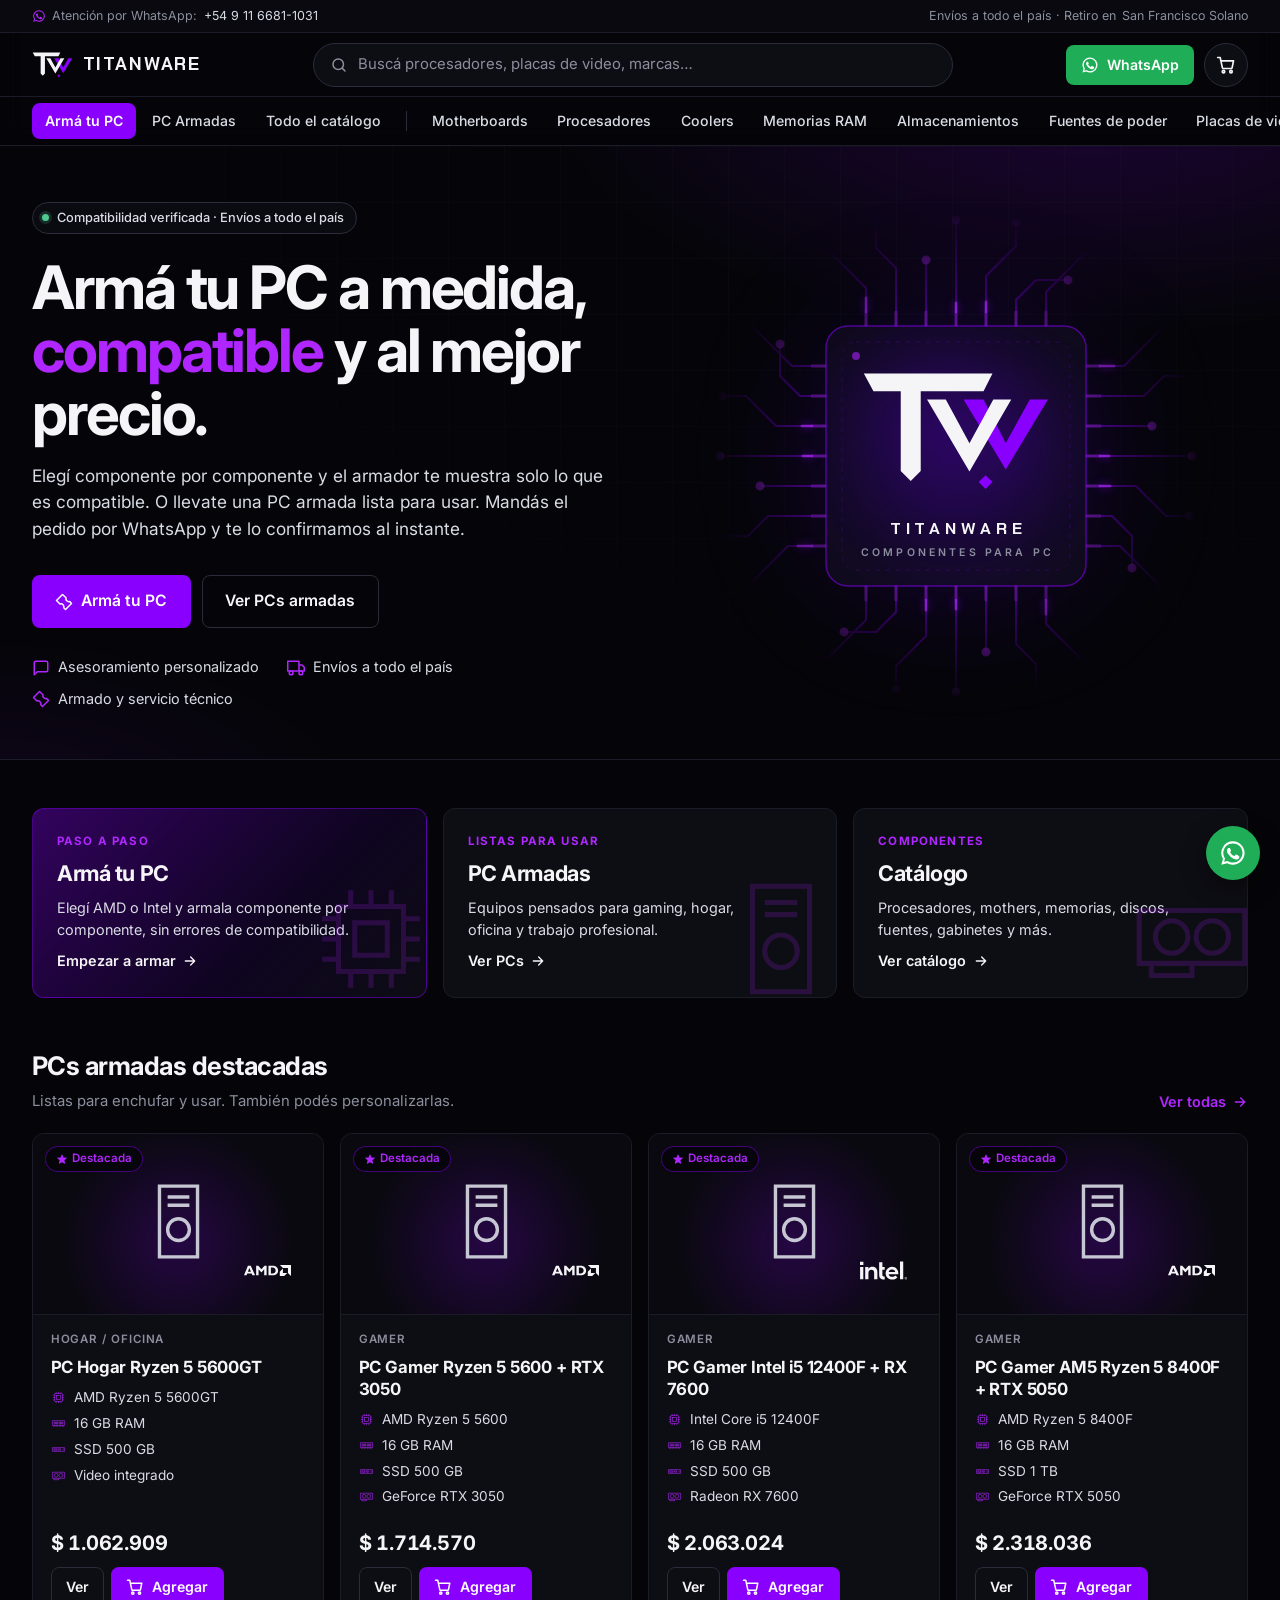
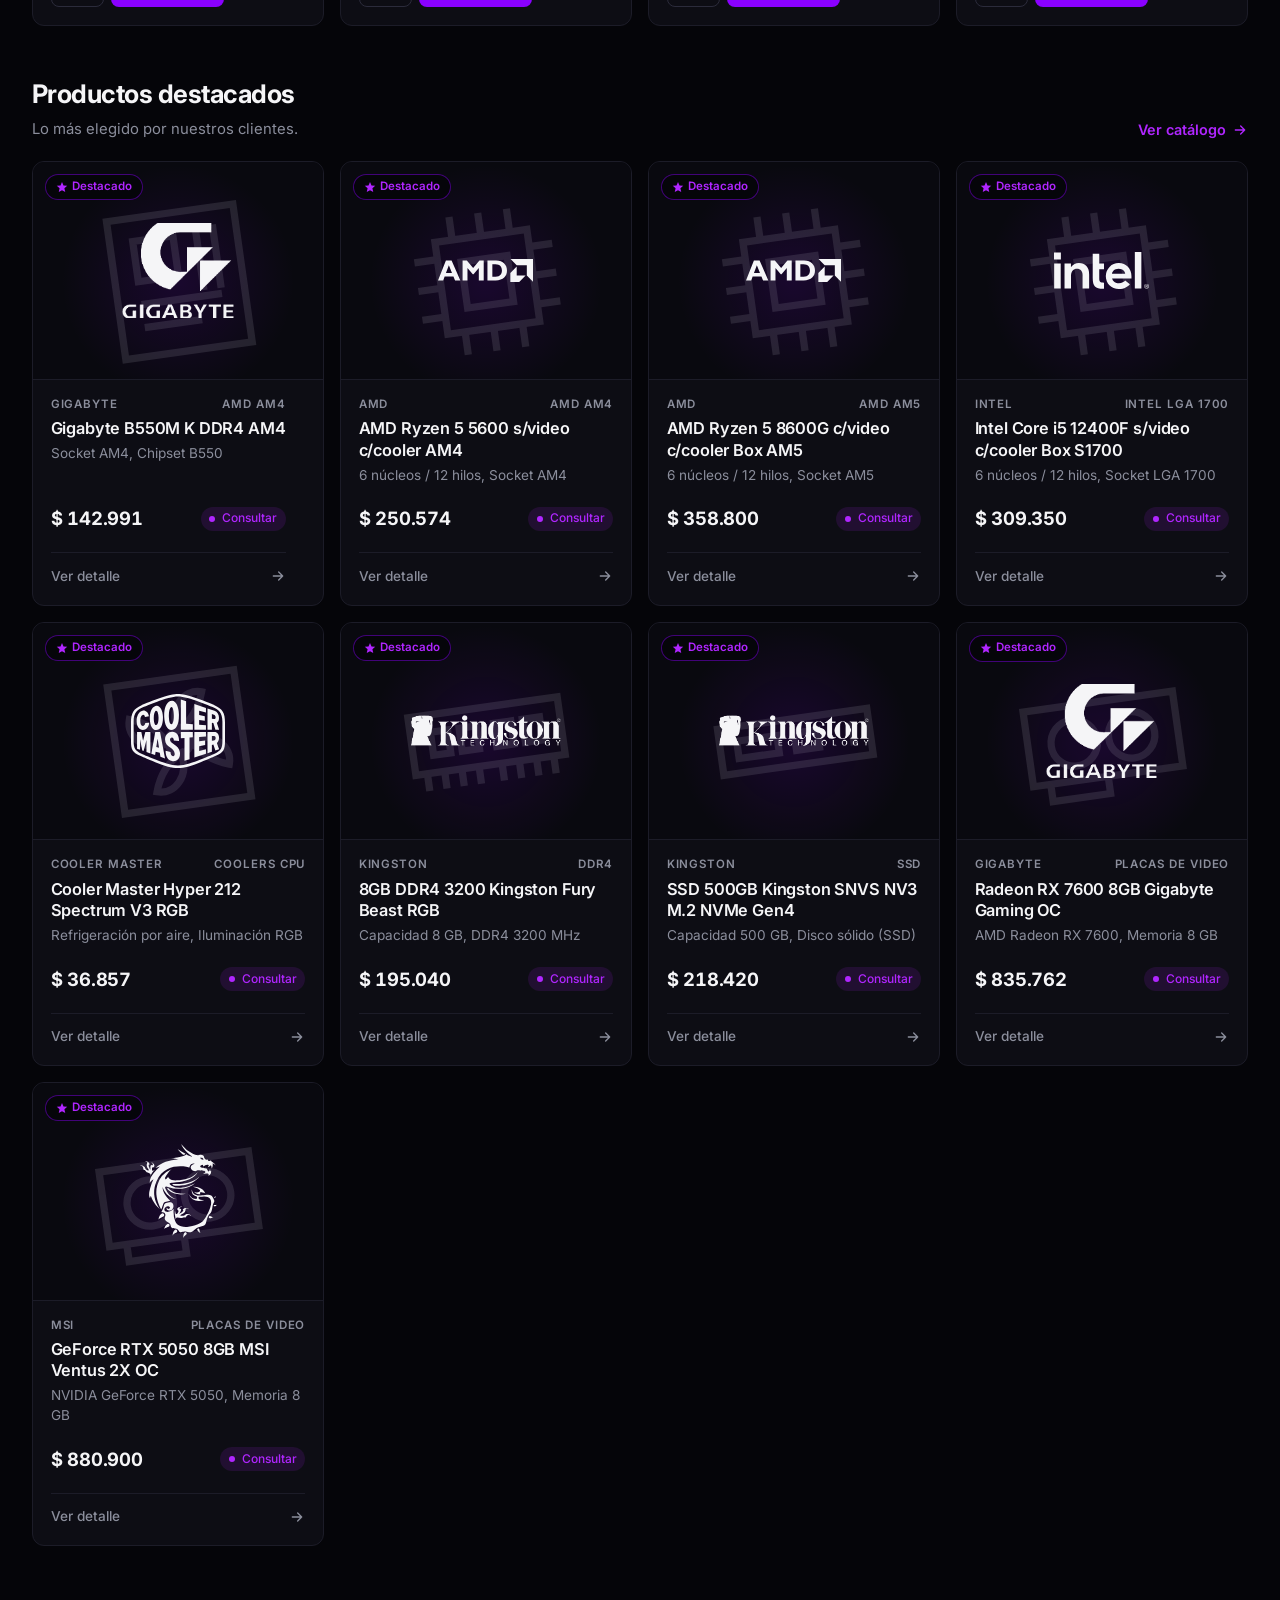
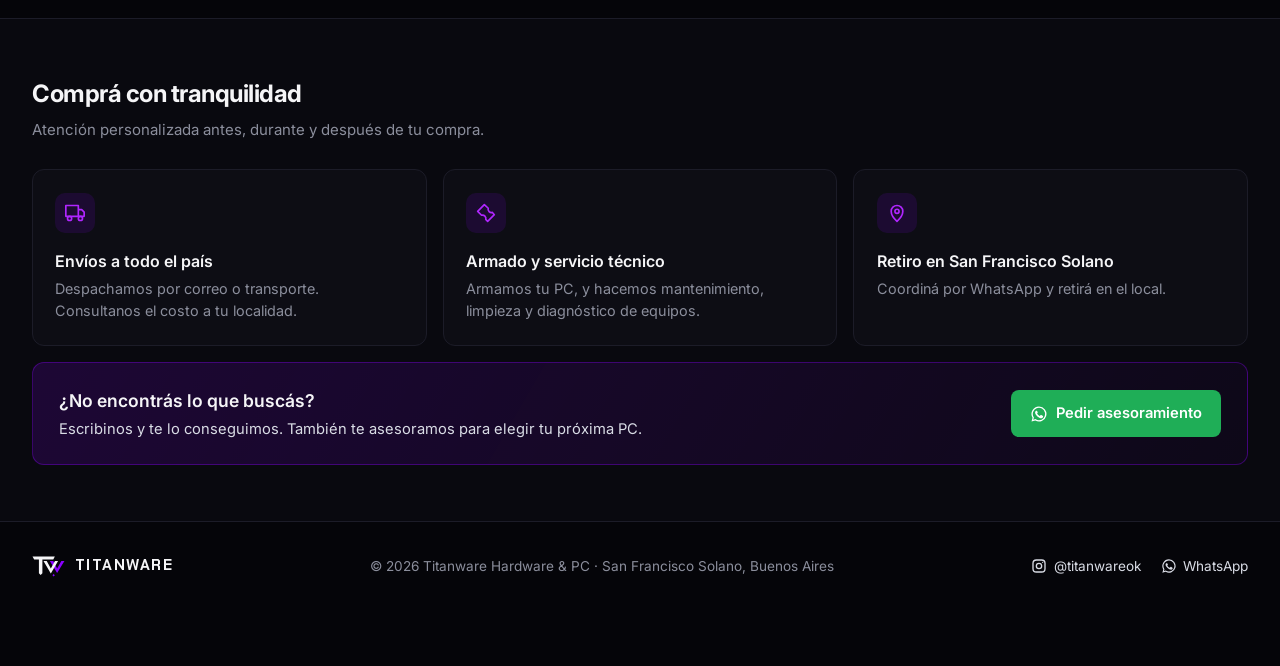
==== index.html @ 6acf2c97 "Rediseño: armador de PC, PCs armadas, carrito y panel admin - Tienda con Inicio, Armá tu PC (compati" ====
<!DOCTYPE html>
<html lang="es-AR">
<head>
<meta charset="UTF-8">
<meta name="viewport" content="width=device-width, initial-scale=1">
<title>Titanware · Componentes y PCs armadas</title>
<meta name="description" content="Titanware: armá tu PC con compatibilidad garantizada, PCs armadas listas para usar y componentes (procesadores, placas de video, memorias y más). San Francisco Solano, envíos a todo el país.">
<meta name="theme-color" content="#050509">
<meta property="og:title" content="Titanware · Componentes y PCs armadas">
<meta property="og:description" content="Armá tu PC a medida, elegí una PC armada o comprá componentes. Pedidos por WhatsApp.">
<meta property="og:type" content="website">
<link rel="icon" href="data:image/svg+xml,%3Csvg xmlns='http://www.w3.org/2000/svg' viewBox='110 170 1032 1032'%3E%3Crect x='110' y='170' width='1032' height='1032' rx='200' fill='%23050509'/%3E%3Cpath fill='%238A00FF' d='M663 470h98l109 215 118-215h89L870 813z'/%3E%3Cpath fill='%23F5F5F7' d='M484 470h92l116 215 117-215h88L692 823z'/%3E%3Cpath fill='%23F5F5F7' d='M174 342h631l-44 87H453v391l-49 50-49-50V429H221z'/%3E%3Cpath fill='%238A00FF' d='M771 841l34 34-34 34-34-34z'/%3E%3C/svg%3E">
<link rel="preconnect" href="https://fonts.googleapis.com">
<link rel="preconnect" href="https://fonts.gstatic.com" crossorigin>
<link href="https://fonts.googleapis.com/css2?family=Chakra+Petch:wght@700&family=Inter:wght@400;500;600;700&display=swap" rel="stylesheet">
<link rel="stylesheet" href="assets/css/site.css">
</head>
<body>

<div class="site-head">
  <div class="topbar">
    <div class="wrap">
      <span><svg viewBox="0 0 24 24" aria-hidden="true"><use href="#i-wa"/></svg> Atención por WhatsApp: <a id="topPhone" href="#" target="_blank" rel="noopener"></a></span>
      <span>Envíos a todo el país · Retiro en <span id="topPlace"></span></span>
    </div>
  </div>
  <header class="top">
    <div class="wrap">
      <a class="brand" href="#/" aria-label="Titanware, inicio">
        <svg class="logo" viewBox="0 0 932 594" aria-hidden="true"><use href="#logo"/></svg>
        <span>TITANWARE</span>
      </a>
      <form class="hsearch" id="hsearch" role="search">
        <svg viewBox="0 0 24 24" fill="none" stroke="currentColor" stroke-width="2" stroke-linecap="round" aria-hidden="true"><circle cx="11" cy="11" r="7"/><path d="m20 20-3.5-3.5"/></svg>
        <input id="q" type="search" placeholder="Buscá procesadores, placas de video, marcas…" autocomplete="off" aria-label="Buscar productos">
      </form>
      <div class="hactions">
        <a class="btn sm wa" id="topWa" href="#" target="_blank" rel="noopener"><svg viewBox="0 0 24 24" aria-hidden="true"><use href="#i-wa"/></svg><span>WhatsApp</span></a>
        <button class="cart-btn" id="cartBtn" type="button" aria-label="Ver carrito">
          <svg viewBox="0 0 24 24" fill="none" stroke="currentColor" stroke-width="2" stroke-linecap="round" stroke-linejoin="round" aria-hidden="true"><circle cx="9" cy="20" r="1.5"/><circle cx="18" cy="20" r="1.5"/><path d="M2 3h3l2.7 12.4a1 1 0 0 0 1 .8h9.6a1 1 0 0 0 1-.8L21 7H6"/></svg>
          <span class="cart-count" id="cartCount" hidden>0</span>
        </button>
      </div>
    </div>
  </header>
  <nav class="mainnav" aria-label="Principal">
    <div class="wrap" id="mainnav">
      <a class="hi" href="#/armar" data-route="armar">Armá tu PC</a>
      <a href="#/pcs" data-route="pcs">PC Armadas</a>
      <a href="#/catalogo" data-route="catalogo">Todo el catálogo</a>
      <span class="sep"></span>
    </div>
  </nav>
</div>

<main>
  <!-- ================= INICIO ================= -->
  <section id="v-home" data-view="home" hidden>
    <div class="hero">
      <div class="wrap hero-grid">
        <div class="hero-copy">
          <span class="eyebrow"><i></i> Compatibilidad verificada · Envíos a todo el país</span>
          <h1>Armá tu PC a medida, <em>compatible</em> y al mejor precio.</h1>
          <p class="lead">Elegí componente por componente y el armador te muestra solo lo que es compatible. O llevate una PC armada lista para usar. Mandás el pedido por WhatsApp y te lo confirmamos al instante.</p>
          <div class="hero-ctas">
            <a class="btn" href="#/armar"><svg viewBox="0 0 24 24" fill="none" stroke="currentColor" stroke-width="2" stroke-linecap="round" stroke-linejoin="round" aria-hidden="true"><path d="M14.7 6.3a4 4 0 0 0 5 5L22 14l-8 8-2.3-2.3a4 4 0 0 0-5-5L2 10l8-8z"/></svg> Armá tu PC</a>
            <a class="btn ghost" href="#/pcs">Ver PCs armadas</a>
          </div>
          <ul class="trust">
            <li><svg viewBox="0 0 24 24" fill="none" stroke="currentColor" stroke-width="2" stroke-linecap="round" stroke-linejoin="round" aria-hidden="true"><path d="M21 15a2 2 0 0 1-2 2H7l-4 4V5a2 2 0 0 1 2-2h14a2 2 0 0 1 2 2z"/></svg> Asesoramiento personalizado</li>
            <li><svg viewBox="0 0 24 24" fill="none" stroke="currentColor" stroke-width="2" stroke-linecap="round" stroke-linejoin="round" aria-hidden="true"><path d="M1 3h15v13H1zM16 8h4l3 3v5h-7"/><circle cx="5.5" cy="18.5" r="2.5"/><circle cx="18.5" cy="18.5" r="2.5"/></svg> Envíos a todo el país</li>
            <li><svg viewBox="0 0 24 24" fill="none" stroke="currentColor" stroke-width="2" stroke-linecap="round" stroke-linejoin="round" aria-hidden="true"><path d="M14.7 6.3a4 4 0 0 0 5 5L22 14l-8 8-2.3-2.3a4 4 0 0 0-5-5L2 10l8-8z"/></svg> Armado y servicio técnico</li>
          </ul>
        </div>
        <div class="hero-visual" aria-hidden="true">
          <svg class="circuit" viewBox="0 0 500 500">
            <defs>
              <radialGradient id="fade"><stop offset=".5" stop-color="#fff"/><stop offset="1" stop-color="#fff" stop-opacity="0"/></radialGradient>
              <mask id="fadeMask"><rect width="500" height="500" fill="url(#fade)"/></mask>
              <g id="side">
                <path class="cz-pin" d="M160 120v-14M190 120v-14M220 120v-14M250 120v-14M280 120v-14M310 120v-14M340 120v-14"/>
                <path class="cz-trace" d="M160 106V82l-38-38H58M190 106V62l-20-20V12M220 106V54M250 106V14M280 106V70l30-30V16M310 106V94l20-20h32M340 106V86l38-38h60"/>
                <path class="cz-pad" d="M58 44h.01M170 12h.01M220 54h.01M250 14h.01M310 16h.01M362 74h.01M438 48h.01"/>
                <path class="cz-flow" pathLength="100" d="M160 106V82l-38-38H58"/>
                <path class="cz-flow f2" pathLength="100" d="M280 106V70l30-30V16"/>
                <path class="cz-flow f3" pathLength="100" d="M250 106V14"/>
              </g>
            </defs>
            <g mask="url(#fadeMask)">
              <use href="#side"/>
              <use href="#side" transform="rotate(90 250 250)"/>
              <use href="#side" transform="rotate(180 250 250)"/>
              <use href="#side" transform="rotate(270 250 250)"/>
            </g>
            <rect class="cz-chip" x="120" y="120" width="260" height="260" rx="22"/>
            <rect class="cz-chip-in" x="136" y="136" width="228" height="228" rx="14"/>
            <circle class="cz-dot" cx="150" cy="150" r="4"/>
          </svg>
          <div class="glow"></div>
          <svg class="hero-logo" viewBox="0 0 932 594"><use href="#logo"/></svg>
          <div class="hero-word"><strong>TITANWARE</strong><span>Componentes para PC</span></div>
        </div>
      </div>
    </div>

    <div class="wrap">
      <div class="sec">
        <div class="tiles">
          <a class="tile main" href="#/armar">
            <small>Paso a paso</small>
            <h3>Armá tu PC</h3>
            <p>Elegí AMD o Intel y armala componente por componente, sin errores de compatibilidad.</p>
            <span class="go">Empezar a armar <svg viewBox="0 0 24 24" fill="none" stroke="currentColor" stroke-width="2" stroke-linecap="round" stroke-linejoin="round" aria-hidden="true"><path d="M5 12h14M13 6l6 6-6 6"/></svg></span>
            <span class="t-ico" id="tileIcoBuild"></span>
          </a>
          <a class="tile" href="#/pcs">
            <small>Listas para usar</small>
            <h3>PC Armadas</h3>
            <p>Equipos pensados para gaming, hogar, oficina y trabajo profesional.</p>
            <span class="go">Ver PCs <svg viewBox="0 0 24 24" fill="none" stroke="currentColor" stroke-width="2" stroke-linecap="round" stroke-linejoin="round" aria-hidden="true"><path d="M5 12h14M13 6l6 6-6 6"/></svg></span>
            <span class="t-ico" id="tileIcoPcs"></span>
          </a>
          <a class="tile" href="#/catalogo">
            <small>Componentes</small>
            <h3>Catálogo</h3>
            <p>Procesadores, mothers, memorias, discos, fuentes, gabinetes y más.</p>
            <span class="go">Ver catálogo <svg viewBox="0 0 24 24" fill="none" stroke="currentColor" stroke-width="2" stroke-linecap="round" stroke-linejoin="round" aria-hidden="true"><path d="M5 12h14M13 6l6 6-6 6"/></svg></span>
            <span class="t-ico" id="tileIcoCat"></span>
          </a>
        </div>
      </div>

      <div class="sec" id="homePcsSec">
        <div class="sec-head">
          <div><h2>PCs armadas destacadas</h2><p>Listas para enchufar y usar. También podés personalizarlas.</p></div>
          <a class="link-more" href="#/pcs">Ver todas <svg viewBox="0 0 24 24" fill="none" stroke="currentColor" stroke-width="2" stroke-linecap="round" stroke-linejoin="round" aria-hidden="true"><path d="M5 12h14M13 6l6 6-6 6"/></svg></a>
        </div>
        <div class="pc-grid" id="homePcs"></div>
      </div>

      <div class="sec">
        <div class="sec-head">
          <div><h2>Productos destacados</h2><p>Lo más elegido por nuestros clientes.</p></div>
          <a class="link-more" href="#/catalogo">Ver catálogo <svg viewBox="0 0 24 24" fill="none" stroke="currentColor" stroke-width="2" stroke-linecap="round" stroke-linejoin="round" aria-hidden="true"><path d="M5 12h14M13 6l6 6-6 6"/></svg></a>
        </div>
        <div class="grid" id="homeProducts" style="padding-top:0"></div>
      </div>
    </div>
  </section>

  <!-- ================= ARMÁ TU PC ================= -->
  <section id="v-armar" data-view="armar" hidden>
    <div class="wrap">
      <div class="page-head">
        <div class="crumbs"><a href="#/">Inicio</a> / Armá tu PC</div>
        <h1>Armá tu PC</h1>
        <p id="bIntro">Elegí la marca del procesador y el armador te va mostrando solo los componentes compatibles con lo que vas eligiendo. Cuando esté lista, la agregás al carrito y nos mandás el pedido por WhatsApp.</p>
      </div>
      <div id="builder"></div>
    </div>
  </section>

  <!-- ================= PCs ARMADAS ================= -->
  <section id="v-pcs" data-view="pcs" hidden>
    <div class="wrap">
      <div class="page-head">
        <div class="crumbs"><a href="#/">Inicio</a> / PC Armadas</div>
        <h1>PC Armadas</h1>
        <p>Computadoras pensadas para cada necesidad, con componentes compatibles y probados. Podés llevarlas así o personalizarlas en el armador.</p>
      </div>
      <div class="tabs" id="pcTabs" role="group" aria-label="Tipo de PC"></div>
      <div class="pc-grid" id="pcGrid" style="padding-bottom:4rem"></div>
    </div>
  </section>

  <!-- ================= CATÁLOGO ================= -->
  <section id="v-catalogo" data-view="catalogo" hidden>
    <div class="toolbar" aria-label="Filtros del catálogo">
      <div class="wrap">
        <div class="cats-scroll"><div class="cats" id="cats" role="group" aria-label="Categorías"></div></div>
      </div>
    </div>
    <div class="wrap">
      <div class="results-head">
        <h2 id="resultsTitle">Todos los productos</h2>
        <div class="results-tools">
          <span class="count" id="count" aria-live="polite"></span>
          <div class="filters">
            <div class="select">
              <select id="brand" aria-label="Filtrar por marca"><option value="">Todas las marcas</option></select>
            </div>
            <div class="select">
              <select id="sort" aria-label="Ordenar">
                <option value="destacados">Destacados</option>
                <option value="az">Nombre (A–Z)</option>
                <option value="precio-asc">Menor precio</option>
                <option value="precio-desc">Mayor precio</option>
              </select>
            </div>
          </div>
        </div>
      </div>
      <div class="subcats" id="subcats" role="group" aria-label="Subcategorías" hidden></div>
      <div class="grid" id="grid"></div>
    </div>
  </section>

  <!-- ================= INFO (todas las páginas) ================= -->
  <section class="info" id="servicios">
    <div class="wrap">
      <div class="info-head">
        <h2>Comprá con tranquilidad</h2>
        <p>Atención personalizada antes, durante y después de tu compra.</p>
      </div>
      <div class="info-grid">
        <div class="feature">
          <div class="ico"><svg viewBox="0 0 24 24" fill="none" stroke="currentColor" stroke-width="2" stroke-linecap="round" stroke-linejoin="round" aria-hidden="true"><path d="M1 3h15v13H1zM16 8h4l3 3v5h-7"/><circle cx="5.5" cy="18.5" r="2.5"/><circle cx="18.5" cy="18.5" r="2.5"/></svg></div>
          <h3>Envíos a todo el país</h3><p>Despachamos por correo o transporte. Consultanos el costo a tu localidad.</p>
        </div>
        <div class="feature">
          <div class="ico"><svg viewBox="0 0 24 24" fill="none" stroke="currentColor" stroke-width="2" stroke-linecap="round" stroke-linejoin="round" aria-hidden="true"><path d="M14.7 6.3a4 4 0 0 0 5 5L22 14l-8 8-2.3-2.3a4 4 0 0 0-5-5L2 10l8-8z"/></svg></div>
          <h3>Armado y servicio técnico</h3><p>Armamos tu PC, y hacemos mantenimiento, limpieza y diagnóstico de equipos.</p>
        </div>
        <div class="feature">
          <div class="ico"><svg viewBox="0 0 24 24" fill="none" stroke="currentColor" stroke-width="2" stroke-linecap="round" stroke-linejoin="round" aria-hidden="true"><path d="M12 22s7-6.1 7-12a7 7 0 1 0-14 0c0 5.9 7 12 7 12z"/><circle cx="12" cy="10" r="2.5"/></svg></div>
          <h3>Retiro en <span class="place"></span></h3><p>Coordiná por WhatsApp y retirá en el local.</p>
        </div>
      </div>
      <div class="cta-band">
        <div>
          <h3>¿No encontrás lo que buscás?</h3>
          <p>Escribinos y te lo conseguimos. También te asesoramos para elegir tu próxima PC.</p>
        </div>
        <a class="btn wa" id="bandWa" href="#" target="_blank" rel="noopener"><svg viewBox="0 0 24 24" aria-hidden="true"><use href="#i-wa"/></svg> Pedir asesoramiento</a>
      </div>
    </div>
  </section>
</main>

<footer>
  <div class="wrap">
    <a class="brand" href="#/" aria-label="Titanware, inicio">
      <svg class="logo" viewBox="0 0 932 594" aria-hidden="true"><use href="#logo"/></svg>
      <span>TITANWARE</span>
    </a>
    <span>© <span id="year"></span> Titanware Hardware &amp; PC · <span id="footPlace"></span></span>
    <div class="foot-links">
      <a id="footIg" href="#" target="_blank" rel="noopener"><svg viewBox="0 0 24 24" fill="none" stroke="currentColor" stroke-width="2" aria-hidden="true"><rect x="3" y="3" width="18" height="18" rx="5"/><circle cx="12" cy="12" r="4"/><circle cx="17.5" cy="6.5" r="1" fill="currentColor" stroke="none"/></svg> <span></span></a>
      <a id="footWa" href="#" target="_blank" rel="noopener"><svg viewBox="0 0 24 24" aria-hidden="true"><use href="#i-wa"/></svg> WhatsApp</a>
    </div>
  </div>
</footer>

<a class="wa-float" id="floatWa" href="#" target="_blank" rel="noopener" aria-label="Escribinos por WhatsApp">
  <svg viewBox="0 0 24 24" aria-hidden="true"><use href="#i-wa"/></svg>
</a>

<svg width="0" height="0" style="position:absolute" aria-hidden="true">
  <symbol id="logo" viewBox="160 330 932 594"><path fill="#8A00FF" d="M663 470h98l109 215 118-215h89L870 813z"/><path fill="#F5F5F7" d="M484 470h92l116 215 117-215h88L692 823z"/><path fill="#F5F5F7" d="M174 342h631l-44 87H453v391l-49 50-49-50V429H221z"/><path fill="#8A00FF" d="M771 841l34 34-34 34-34-34z"/></symbol>
  <symbol id="i-wa" viewBox="0 0 24 24"><path fill="currentColor" d="M12 2a10 10 0 0 0-8.6 15.1L2 22l5-1.3A10 10 0 1 0 12 2zm0 18.2c-1.5 0-3-.4-4.3-1.2l-.3-.2-3 .8.8-2.9-.2-.3A8.2 8.2 0 1 1 12 20.2zm4.5-6.1c-.2-.1-1.5-.7-1.7-.8-.2-.1-.4-.1-.6.1l-.8 1c-.1.2-.3.2-.5.1a6.7 6.7 0 0 1-3.3-2.9c-.2-.4.2-.4.7-1.3.1-.2 0-.3 0-.4l-.8-1.8c-.2-.5-.4-.4-.6-.4h-.5a1 1 0 0 0-.7.3 3 3 0 0 0-.9 2.2 5.2 5.2 0 0 0 1.1 2.7 11.8 11.8 0 0 0 4.5 4c1.7.7 2.4.8 3.2.6.5-.1 1.5-.6 1.7-1.2.2-.6.2-1.1.2-1.2-.1-.1-.3-.2-.5-.3z"/></symbol>
</svg>

<dialog id="modal" aria-labelledby="mTitle"></dialog>
<dialog id="cart" class="drawer" aria-labelledby="cartTitle"></dialog>
<div class="toast" id="toast" role="status" aria-live="polite"></div>

<script src="assets/js/config.js"></script>
<script src="assets/js/core.js"></script>
<script src="assets/js/app.js"></script>
</body>
</html>
---- assets/css/site.css ----
/* Titanware · estilos de la tienda (paleta: #8A00FF #5B00D6 #B026FF #050509 #0D0D14 #D9DCE5 #F5F5F7) */
:root {
  --bg: #050509;
  --bg-2: #09090f;
  --surface: #0D0D14;
  --surface-2: #14141e;
  --line: #1c1c28;
  --line-2: #2b2b3b;
  --text: #F5F5F7;
  --text-2: #D9DCE5;
  --muted: #8b8e9c;
  --violet: #8A00FF;
  --violet-hover: #5B00D6;
  --violet-soft: #B026FF;
  --violet-tint: rgba(138, 0, 255, .12);
  --ok: #4fc98e;
  --warn: #e2b04f;
  --off: #e0717f;
  --radius: 12px;
  --radius-sm: 8px;
  --header-h: 113px;
  --shadow: 0 1px 2px rgba(0, 0, 0, .3), 0 8px 24px rgba(0, 0, 0, .25);
  --shadow-lg: 0 24px 64px rgba(0, 0, 0, .55);
  --brand-font: "Chakra Petch", "Segoe UI", system-ui, sans-serif;
  --body: "Inter", "Segoe UI", system-ui, -apple-system, sans-serif;
}
* { box-sizing: border-box; }
html { color-scheme: dark; -webkit-text-size-adjust: 100%; scroll-padding-top: calc(var(--header-h) + 1rem); }
body {
  margin: 0;
  background: var(--bg);
  color: var(--text);
  font-family: var(--body);
  font-size: 15px;
  line-height: 1.55;
  -webkit-font-smoothing: antialiased;
}
img { max-width: 100%; display: block; }
button, input, select { font: inherit; color: inherit; }
a { color: var(--violet-soft); }
:focus-visible { outline: 2px solid var(--violet-soft); outline-offset: 2px; }
svg { flex: none; }

.wrap { width: 100%; max-width: 1920px; margin-inline: auto; padding-inline: clamp(1rem, 2.5vw, 3rem); }

/* Header */
.topbar { background: var(--bg-2); border-bottom: 1px solid var(--line); font-size: .78rem; color: var(--muted); }
.topbar .wrap { display: flex; flex-wrap: wrap; justify-content: space-between; gap: .3rem 1.5rem; padding-block: .4rem; }
.topbar span { display: inline-flex; align-items: center; gap: .4rem; }
.topbar svg { width: 14px; height: 14px; color: var(--violet-soft); }
.topbar a { color: var(--text-2); text-decoration: none; }
.site-head {
  position: sticky; top: 0; z-index: 20;
  background: rgba(5, 5, 9, .9);
  backdrop-filter: saturate(140%) blur(12px);
  -webkit-backdrop-filter: saturate(140%) blur(12px);
}
.top { height: 64px; border-bottom: 1px solid var(--line); }
.top .wrap { height: 100%; display: flex; align-items: center; gap: 1.5rem; }
.brand { display: flex; align-items: center; gap: .6rem; text-decoration: none; color: var(--text); flex: none; }
.brand .logo { width: 41px; height: 26px; }
.brand span { font-family: var(--brand-font); font-weight: 700; font-size: 1.15rem; letter-spacing: .1em; }
.hsearch {
  flex: 1; max-width: 640px; margin-inline: auto; display: flex; align-items: center; gap: .6rem;
  background: var(--surface); border: 1px solid var(--line-2); border-radius: 999px; padding: 0 .4rem 0 1rem;
  transition: border-color .15s, box-shadow .15s;
}
.hsearch:focus-within { border-color: var(--violet); box-shadow: 0 0 0 4px var(--violet-tint); }
.hsearch svg { width: 18px; height: 18px; color: var(--muted); }
.hsearch input { flex: 1; min-width: 0; border: 0; background: none; outline: none; padding: .6rem 0; font-size: .93rem; }
.hsearch input::placeholder { color: var(--muted); }
.hsearch input::-webkit-search-cancel-button { filter: invert(.6); }
.hactions { display: flex; align-items: center; gap: .6rem; flex: none; }
.cart-btn {
  position: relative; width: 44px; height: 44px; display: grid; place-items: center; cursor: pointer;
  background: var(--surface); border: 1px solid var(--line-2); border-radius: 50%; color: var(--text);
}
.cart-btn:hover { border-color: var(--violet); }
.cart-btn svg { width: 20px; height: 20px; }
.cart-count {
  position: absolute; top: -4px; right: -4px; min-width: 20px; height: 20px; padding: 0 5px; border-radius: 999px;
  background: var(--violet); color: #fff; font-size: .7rem; font-weight: 700; display: grid; place-items: center;
}
.cart-count[hidden] { display: none; }
.cart-btn.bump { animation: bump .45s ease; }
@keyframes bump { 30% { transform: scale(1.18); } }
.mainnav { border-bottom: 1px solid var(--line); }
.mainnav .wrap { display: flex; align-items: center; gap: .25rem; overflow-x: auto; scrollbar-width: none; height: 48px; }
.mainnav .wrap::-webkit-scrollbar { display: none; }
.mainnav a {
  flex: none; color: var(--text-2); text-decoration: none; font-size: .88rem; font-weight: 500;
  padding: .45rem .8rem; border-radius: var(--radius-sm); white-space: nowrap;
}
.mainnav a:hover { color: var(--text); background: var(--surface); }
.mainnav a[aria-current="page"] { color: var(--text); background: var(--surface-2); }
.mainnav a.hi { color: #fff; background: var(--violet); font-weight: 600; }
.mainnav a.hi:hover, .mainnav a.hi[aria-current="page"] { background: var(--violet-hover); }
.mainnav .sep { flex: none; width: 1px; height: 20px; background: var(--line-2); margin: 0 .5rem; }

/* Buttons */
.btn {
  display: inline-flex; align-items: center; justify-content: center; gap: .5rem;
  background: var(--violet); color: #fff; border: 1px solid transparent; cursor: pointer;
  padding: .7rem 1.15rem; border-radius: var(--radius-sm);
  font-weight: 600; font-size: .92rem; text-decoration: none; white-space: nowrap;
  transition: background .15s, border-color .15s, transform .15s;
}
.btn:hover { background: var(--violet-hover); }
.btn:active { transform: translateY(1px); }
.btn svg { width: 18px; height: 18px; }
.btn.sm { padding: .5rem .9rem; font-size: .88rem; }
.btn.ghost { background: transparent; border-color: var(--line-2); color: var(--text); }
.btn.ghost:hover { background: var(--surface-2); border-color: var(--muted); }
.btn.wa { background: #1fae57; }
.btn.wa:hover { background: #1a9a4c; }
.btn.block { width: 100%; }

/* Hero */
.hero {
  position: relative; overflow: hidden;
  border-bottom: 1px solid var(--line);
  background:
    radial-gradient(900px 420px at 85% -10%, rgba(138, 0, 255, .18), transparent 60%),
    radial-gradient(600px 300px at 0% 110%, rgba(138, 0, 255, .08), transparent 60%),
    var(--bg);
}
.hero::after {
  content: ""; position: absolute; inset: 0; pointer-events: none;
  background-image: linear-gradient(var(--line) 1px, transparent 1px), linear-gradient(90deg, var(--line) 1px, transparent 1px);
  background-size: 56px 56px; opacity: .25;
  mask-image: radial-gradient(ellipse at 70% 0%, #000 0%, transparent 70%);
  -webkit-mask-image: radial-gradient(ellipse at 70% 0%, #000 0%, transparent 70%);
}
.hero .wrap { position: relative; z-index: 1; padding-block: 3.5rem 3rem; }
.eyebrow {
  display: inline-flex; align-items: center; gap: .5rem;
  font-size: .8rem; font-weight: 500; color: var(--text-2);
  padding: .3rem .75rem .3rem .55rem; border: 1px solid var(--line-2); border-radius: 999px;
  background: rgba(13, 13, 20, .7); margin-bottom: 1.4rem;
}
.eyebrow i { width: 7px; height: 7px; border-radius: 50%; background: var(--ok); box-shadow: 0 0 0 3px rgba(79, 201, 142, .18); }
.hero h1 {
  font-weight: 700; letter-spacing: -.035em;
  font-size: clamp(2.2rem, 5.2vw, 3.75rem); line-height: 1.05;
  margin: 0 0 1.1rem; max-width: 18ch;
}
.hero h1 em { font-style: normal; color: var(--violet-soft); }
.hero p.lead { color: var(--text-2); max-width: 56ch; margin: 0 0 2rem; font-size: 1.08rem; }
.search {
  display: flex; align-items: center; gap: .75rem;
  background: var(--surface); border: 1px solid var(--line-2); border-radius: var(--radius);
  padding: .35rem .35rem .35rem 1.1rem; max-width: 640px;
  box-shadow: var(--shadow);
  transition: border-color .15s, box-shadow .15s;
}
.search:focus-within { border-color: var(--violet); box-shadow: var(--shadow), 0 0 0 4px var(--violet-tint); }
.search svg { width: 20px; height: 20px; color: var(--muted); }
.search input { flex: 1; min-width: 0; border: 0; background: none; padding: .7rem 0; outline: none; font-size: 1rem; }
.search input::placeholder { color: var(--muted); }
.search input::-webkit-search-cancel-button { filter: invert(.6); }
.trust { display: flex; flex-wrap: wrap; gap: .6rem 1.75rem; margin: 1.75rem 0 0; padding: 0; list-style: none; color: var(--text-2); font-size: .9rem; }
.trust li { display: inline-flex; align-items: center; gap: .5rem; }
.trust svg { width: 18px; height: 18px; color: var(--violet-soft); }

.hero-grid { display: grid; grid-template-columns: minmax(0, 1fr) minmax(0, 1fr); align-items: center; gap: 3rem; }
.hero-visual {
  position: relative; justify-self: center;
  width: min(100%, 500px); aspect-ratio: 1; display: grid; place-items: center;
}
.hero-visual > * { grid-area: 1 / 1; }
.circuit { width: 100%; height: 100%; overflow: visible; }
.cz-pin, .cz-trace { fill: none; stroke: rgba(138, 0, 255, .5); stroke-width: 2; stroke-linecap: round; stroke-linejoin: round; }
.cz-pin { stroke: rgba(176, 38, 255, .55); stroke-width: 3; }
.cz-pad { fill: none; stroke: rgba(176, 38, 255, .7); stroke-width: 9; stroke-linecap: round; }
.cz-flow {
  fill: none; stroke: #B026FF; stroke-width: 2.5; stroke-linecap: round;
  stroke-dasharray: 10 90; stroke-dashoffset: 100;
  filter: drop-shadow(0 0 4px rgba(138, 0, 255, .9));
  animation: flow 3.2s linear infinite;
}
.cz-flow.f2 { animation-delay: -1.1s; animation-duration: 3.8s; }
.cz-flow.f3 { animation-delay: -2.2s; animation-duration: 2.6s; }
.cz-chip { fill: rgba(13, 13, 20, .85); stroke: rgba(138, 0, 255, .55); stroke-width: 1.5; }
.cz-chip-in { fill: none; stroke: rgba(138, 0, 255, .22); stroke-width: 1; stroke-dasharray: 4 6; }
.cz-dot { fill: rgba(176, 38, 255, .6); }
@keyframes flow { to { stroke-dashoffset: 0; } }
.glow { width: 46%; height: 46%; border-radius: 50%; background: rgba(91, 0, 214, .35); filter: blur(70px); }
.hero-logo {
  position: relative; width: 38%; height: auto; margin-top: -10%;
  filter: drop-shadow(0 12px 40px rgba(91, 0, 214, .45));
  animation: float 6s ease-in-out infinite;
}
.hero-word { align-self: end; margin-bottom: 29%; text-align: center; position: relative; }
.hero-word strong { display: block; font-family: var(--brand-font); font-size: clamp(.95rem, 1.3vw, 1.2rem); letter-spacing: .3em; margin-right: -.3em; }
.hero-word span { display: block; font-size: .66rem; font-weight: 600; letter-spacing: .3em; margin-right: -.3em; text-transform: uppercase; color: var(--muted); margin-top: .2rem; }
@keyframes spin { to { transform: rotate(360deg); } }
@keyframes float { 50% { transform: translateY(-10px); } }

/* Toolbar */
.toolbar {
  position: sticky; top: var(--header-h); z-index: 10;
  background: rgba(5, 5, 9, .92);
  backdrop-filter: blur(12px); -webkit-backdrop-filter: blur(12px);
  border-bottom: 1px solid var(--line);
}
.toolbar .wrap { display: flex; align-items: center; gap: 2rem; padding-block: .9rem; }
.cats-scroll { position: relative; flex: 1; min-width: 0; }
.cats-scroll.overflow::after {
  content: ""; position: absolute; top: 0; right: 0; bottom: 0; width: 32px; pointer-events: none;
  background: linear-gradient(90deg, transparent, var(--bg));
}
.cats { display: flex; gap: .5rem; overflow-x: auto; scrollbar-width: none; padding-right: 32px; }
.cats::-webkit-scrollbar { display: none; }
.cat {
  flex: none; display: inline-flex; align-items: center; gap: .45rem;
  background: transparent; border: 1px solid var(--line); border-radius: 999px;
  padding: .42rem .85rem; cursor: pointer; font-size: .87rem; font-weight: 500; white-space: nowrap; color: var(--text-2);
  transition: background .15s, border-color .15s, color .15s;
}
.cat small { color: var(--muted); font-size: .75rem; font-weight: 500; font-variant-numeric: tabular-nums; }
.cat:hover { border-color: var(--line-2); color: var(--text); background: var(--surface); }
.cat[aria-pressed="true"] { background: var(--text); border-color: var(--text); color: var(--bg); }
.cat[aria-pressed="true"] small { color: #5d586e; }
.filters { display: flex; align-items: center; gap: .5rem; flex: none; }
.select { position: relative; }
.select option { background: var(--surface); color: var(--text); }
.select select {
  appearance: none; -webkit-appearance: none;
  background: var(--surface); border: 1px solid var(--line); border-radius: var(--radius-sm);
  padding: .45rem 2rem .45rem .75rem; color: var(--text); font-size: .87rem; cursor: pointer;
}
.select select:hover { border-color: var(--line-2); }
.select::after {
  content: ""; position: absolute; right: .8rem; top: 50%; width: 6px; height: 6px; pointer-events: none;
  border-right: 1.5px solid var(--muted); border-bottom: 1.5px solid var(--muted);
  transform: translateY(-70%) rotate(45deg);
}
.subcats { display: flex; flex-wrap: wrap; gap: .4rem; padding-top: .9rem; }
.subcats[hidden] { display: none; }
.sub {
  background: transparent; border: 1px solid var(--line); border-radius: var(--radius-sm); cursor: pointer;
  padding: .3rem .7rem; font-size: .8rem; font-weight: 500; color: var(--muted);
}
.sub:hover { color: var(--text); border-color: var(--line-2); }
.sub[aria-pressed="true"] { color: var(--violet-soft); border-color: rgba(138, 0, 255, .55); background: var(--violet-tint); }
.results-tools { display: flex; flex-wrap: wrap; align-items: center; gap: .5rem 1rem; }
.results-head { display: flex; flex-wrap: wrap; align-items: center; justify-content: space-between; gap: 1rem; padding-top: 2rem; }
.results-head h2 { margin: 0; font-size: 1.15rem; font-weight: 600; letter-spacing: -.01em; }
.count { color: var(--muted); font-size: .88rem; font-variant-numeric: tabular-nums; }

/* Grid */
.grid {
  display: grid; gap: 1rem;
  grid-template-columns: repeat(auto-fill, minmax(270px, 1fr));
  padding: 1.1rem 0 4.5rem;
}
.card {
  position: relative; display: flex; flex-direction: column; overflow: hidden;
  background: var(--surface); border: 1px solid var(--line); border-radius: var(--radius);
  padding: 0; text-align: left; cursor: pointer;
  transition: border-color .2s, transform .2s, box-shadow .2s;
}
.card:hover { border-color: var(--line-2); transform: translateY(-3px); box-shadow: var(--shadow); }
.card:hover .thumb svg { color: var(--violet-soft); transform: scale(1.04); }
.card:hover .card-cta { color: var(--text); }
.card:hover .card-cta svg { transform: translateX(3px); }
.thumb {
  aspect-ratio: 4 / 3; display: grid; place-items: center;
  background:
    radial-gradient(circle at 50% 55%, rgba(138, 0, 255, .13), transparent 62%),
    var(--bg-2);
  border-bottom: 1px solid var(--line);
  overflow: hidden;
}
.thumb img { width: 100%; height: 100%; object-fit: contain; padding: 1.25rem; }
.thumb svg { width: 34%; height: auto; color: var(--text-2); transition: color .25s, transform .25s; }
.thumb > .t-bg, .thumb > .t-logo, .thumb > .t-word { grid-area: 1 / 1; }
.thumb .t-bg { width: 100%; height: 100%; display: grid; place-items: center; opacity: .12; }
.thumb .t-bg svg { width: 64%; transform: rotate(-8deg) translateY(6%); }
.thumb .t-bg.solo { opacity: 1; }
.thumb .t-bg.solo svg { width: 34%; transform: none; }
.t-logo {
  width: 52%; aspect-ratio: 16 / 10; background: var(--text); position: relative;
  -webkit-mask: var(--logo) center / contain no-repeat; mask: var(--logo) center / contain no-repeat;
  transition: background .25s, transform .25s;
}
.t-word {
  position: relative; padding: 0 1rem; text-align: center; color: var(--text);
  font-family: var(--brand-font); font-weight: 700; text-transform: uppercase;
  font-size: clamp(1.05rem, 1.5vw, 1.4rem); letter-spacing: .14em; line-height: 1.15;
  transition: color .25s, transform .25s;
}
.card:hover .t-logo { background: var(--violet-soft); transform: scale(1.05); }
.card:hover .t-word { color: var(--violet-soft); transform: scale(1.05); }
.card:hover .thumb .t-bg svg { transform: rotate(-8deg) translateY(6%); }
.modal .t-logo { width: 58%; }
.modal .t-word { font-size: 1.8rem; }
.modal .thumb .t-bg svg { width: 70%; }
.card-body { padding: 1rem 1.1rem 1.1rem; display: flex; flex-direction: column; gap: .3rem; flex: 1; }
.meta { display: flex; justify-content: space-between; gap: .5rem; font-size: .72rem; font-weight: 600; letter-spacing: .08em; text-transform: uppercase; color: var(--muted); }
.card h3 { font-weight: 600; font-size: 1.02rem; line-height: 1.3; letter-spacing: -.01em; margin: 0; }
.specs-short { color: var(--muted); font-size: .85rem; margin: 0; line-height: 1.45; }
.card-foot { margin-top: auto; padding-top: .9rem; display: flex; flex-wrap: wrap; align-items: center; justify-content: space-between; gap: .5rem; }
.price { font-weight: 700; font-size: 1.15rem; letter-spacing: -.01em; font-variant-numeric: tabular-nums; }
.price.ask { font-size: .9rem; font-weight: 600; color: var(--text-2); }
.stock {
  font-size: .75rem; font-weight: 500; white-space: nowrap; display: inline-flex; align-items: center; gap: .4rem;
  padding: .18rem .55rem; border-radius: 999px; background: color-mix(in srgb, currentColor 12%, transparent);
}
.stock::before { content: ""; width: 6px; height: 6px; border-radius: 50%; background: currentColor; }
.stock.disponible { color: var(--ok); }
.stock.consultar { color: var(--violet-soft); }
.stock.sin-stock { color: var(--off); }
.card-cta {
  display: flex; align-items: center; justify-content: space-between;
  margin-top: .9rem; padding-top: .8rem; border-top: 1px solid var(--line);
  font-size: .85rem; font-weight: 500; color: var(--muted); transition: color .15s;
}
.card-cta svg { width: 16px; height: 16px; transition: transform .2s; }
.badge {
  position: absolute; top: .75rem; left: .75rem; z-index: 1;
  display: inline-flex; align-items: center; gap: .3rem;
  background: rgba(5, 5, 9, .75); color: var(--violet-soft);
  border: 1px solid rgba(138, 0, 255, .45); border-radius: 999px;
  backdrop-filter: blur(6px); -webkit-backdrop-filter: blur(6px);
  font-size: .72rem; font-weight: 600; padding: .2rem .6rem;
}
.badge svg { width: 12px; height: 12px; }
.card.is-off .thumb svg, .card.is-off .thumb img { opacity: .45; }

.empty { grid-column: 1 / -1; text-align: center; padding: 4.5rem 1rem; color: var(--muted); border: 1px dashed var(--line-2); border-radius: var(--radius); }
.empty strong { display: block; color: var(--text); font-size: 1.15rem; font-weight: 600; margin-bottom: .4rem; }
.empty .actions { display: flex; justify-content: center; flex-wrap: wrap; gap: .6rem; margin-top: 1.4rem; }

/* Modal */
dialog {
  width: min(820px, 100% - 2rem); max-height: 90vh; padding: 0;
  border: 1px solid var(--line-2); border-radius: 16px;
  background: var(--surface); color: var(--text); box-shadow: var(--shadow-lg);
}
dialog[open] { animation: pop .2s ease-out; }
dialog::backdrop { background: rgba(5, 5, 9, .75); backdrop-filter: blur(4px); -webkit-backdrop-filter: blur(4px); }
@keyframes pop { from { opacity: 0; transform: translateY(8px) scale(.98); } }
.modal { display: grid; grid-template-columns: 1fr 1.15fr; }
.modal .thumb { aspect-ratio: auto; min-height: 100%; border-bottom: 0; border-right: 1px solid var(--line); }
.modal .thumb svg { width: 42%; }
.modal-body { padding: 2rem 1.75rem 1.75rem; display: flex; flex-direction: column; gap: 1rem; }
.modal-body h2 { font-size: 1.55rem; font-weight: 700; letter-spacing: -.025em; line-height: 1.2; margin: -.4rem 0 0; }
.modal-price { display: flex; align-items: center; justify-content: space-between; gap: .75rem; padding: .9rem 1rem; background: var(--bg-2); border: 1px solid var(--line); border-radius: var(--radius-sm); }
.modal-price .price { font-size: 1.35rem; }
.modal-price .price.ask { font-size: 1rem; }
.spec-title { font-size: .72rem; font-weight: 600; letter-spacing: .08em; text-transform: uppercase; color: var(--muted); margin: .25rem 0 -.4rem; }
.spec-list { list-style: none; margin: 0; padding: 0; }
.spec-list li { display: flex; gap: .6rem; align-items: flex-start; padding: .55rem 0; border-bottom: 1px solid var(--line); font-size: .92rem; color: var(--text-2); }
.spec-list li:last-child { border-bottom: 0; }
.spec-list svg { width: 16px; height: 16px; margin-top: .2rem; color: var(--violet-soft); }
.close {
  position: absolute; top: .75rem; right: .75rem; z-index: 2;
  width: 36px; height: 36px; display: grid; place-items: center; border-radius: 50%;
  background: var(--surface-2); border: 1px solid var(--line-2); cursor: pointer; color: var(--text-2);
}
.close:hover { color: var(--text); border-color: var(--muted); }
.close svg { width: 16px; height: 16px; }
.note { font-size: .8rem; color: var(--muted); margin: -.25rem 0 0; text-align: center; }

/* Info */
.info { border-top: 1px solid var(--line); background: var(--bg-2); padding: 3.5rem 0; }
.info-head { margin-bottom: 1.75rem; }
.info-head h2 { margin: 0 0 .35rem; font-size: 1.5rem; font-weight: 700; letter-spacing: -.02em; }
.info-head p { margin: 0; color: var(--muted); }
.info-grid { display: grid; gap: 1rem; grid-template-columns: repeat(auto-fit, minmax(240px, 1fr)); }
.feature { background: var(--surface); border: 1px solid var(--line); border-radius: var(--radius); padding: 1.4rem; }
.feature .ico { width: 40px; height: 40px; display: grid; place-items: center; border-radius: 10px; background: var(--violet-tint); color: var(--violet-soft); margin-bottom: 1rem; }
.feature .ico svg { width: 20px; height: 20px; }
.feature h3 { font-size: 1rem; font-weight: 600; margin: 0 0 .3rem; }
.feature p { margin: 0; color: var(--muted); font-size: .9rem; }
.cta-band {
  display: flex; flex-wrap: wrap; align-items: center; justify-content: space-between; gap: 1.25rem;
  margin-top: 1rem; padding: 1.5rem 1.6rem; border-radius: var(--radius);
  border: 1px solid rgba(138, 0, 255, .35);
  background: linear-gradient(120deg, rgba(138, 0, 255, .16), rgba(138, 0, 255, .04));
}
.cta-band h3 { margin: 0 0 .2rem; font-size: 1.1rem; font-weight: 600; }
.cta-band p { margin: 0; color: var(--text-2); font-size: .92rem; }

/* Footer */
footer { border-top: 1px solid var(--line); padding: 2rem 0 5.5rem; color: var(--muted); font-size: .85rem; }
footer .wrap { display: flex; flex-wrap: wrap; align-items: center; justify-content: space-between; gap: 1rem; }
footer .brand .logo { width: 33px; height: 21px; }
footer .brand span { font-size: .95rem; }
.foot-links { display: flex; flex-wrap: wrap; gap: 1.25rem; }
.foot-links a { color: var(--text-2); text-decoration: none; display: inline-flex; align-items: center; gap: .4rem; }
.foot-links a:hover { color: var(--text); }
.foot-links svg { width: 16px; height: 16px; }

.wa-float {
  position: fixed; right: 1.25rem; bottom: 1.25rem; z-index: 30;
  width: 54px; height: 54px; border-radius: 50%; display: grid; place-items: center;
  background: #1fae57; color: #fff; box-shadow: 0 8px 24px rgba(0, 0, 0, .45);
  transition: transform .2s, background .15s;
}
.wa-float:hover { transform: scale(1.06); background: #1a9a4c; }
.wa-float svg { width: 28px; height: 28px; }

@media (max-width: 1000px) {
  .hero-grid { grid-template-columns: 1fr; }
  .hero-visual { display: none; }
}
@media (max-width: 900px) {
  .hactions .btn.wa span { display: none; }
}
@media (max-width: 640px) {
  .hero .wrap { padding-block: 2.75rem 2.25rem; }
  .hero p.lead { font-size: 1rem; }
  .trust { gap: .5rem 1.1rem; font-size: .85rem; }
  .results-tools, .filters { width: 100%; }
  .filters .select { flex: 1 1 auto; }
  .select select { width: 100%; }
  .modal { grid-template-columns: 1fr; }
  .modal .thumb { aspect-ratio: 16 / 9; border-right: 0; border-bottom: 1px solid var(--line); }
  .modal-body { padding: 1.4rem; }
  .grid { grid-template-columns: repeat(auto-fill, minmax(155px, 1fr)); gap: .7rem; }
  .card-body { padding: .8rem; }
  .card h3 { font-size: .95rem; }
  .price { font-size: 1rem; }
  .specs-short, .card-cta, .card .meta span + span { display: none; }
  .card:hover { transform: none; }
}
@media (prefers-reduced-motion: reduce) { *, *::before, *::after { transition: none !important; animation: none !important; } }

/* =========================================================
   Secciones nuevas: inicio, PCs armadas, armador, carrito
   ========================================================= */
main { min-height: 60vh; }
.hero-ctas { display: flex; flex-wrap: wrap; gap: .7rem; margin-bottom: .5rem; }
.hero-ctas .btn { padding: .85rem 1.4rem; font-size: .98rem; }

.sec { padding: 3rem 0 0; }
.sec-head { display: flex; flex-wrap: wrap; align-items: end; justify-content: space-between; gap: .75rem 1.5rem; margin-bottom: 1.25rem; }
.sec-head h2 { margin: 0; font-size: clamp(1.3rem, 2vw, 1.65rem); font-weight: 700; letter-spacing: -.02em; }
.sec-head p { margin: .3rem 0 0; color: var(--muted); font-size: .93rem; }
.link-more { display: inline-flex; align-items: center; gap: .4rem; color: var(--violet-soft); text-decoration: none; font-weight: 600; font-size: .9rem; }
.link-more svg { width: 16px; height: 16px; transition: transform .2s; }
.link-more:hover svg { transform: translateX(3px); }

.page-head { padding: 2rem 0 .5rem; }
.crumbs { font-size: .78rem; color: var(--muted); margin-bottom: .5rem; }
.crumbs a { color: var(--muted); text-decoration: none; }
.crumbs a:hover { color: var(--text); }
.page-head h1 { margin: 0; font-size: clamp(1.6rem, 3vw, 2.3rem); font-weight: 700; letter-spacing: -.03em; }
.page-head p { margin: .4rem 0 0; color: var(--text-2); max-width: 70ch; }

/* Accesos principales */
.tiles { display: grid; gap: 1rem; grid-template-columns: repeat(3, minmax(0, 1fr)); }
.tile {
  position: relative; overflow: hidden; display: flex; flex-direction: column; gap: .4rem; min-height: 190px;
  padding: 1.5rem; border-radius: var(--radius); text-decoration: none; color: var(--text);
  background: var(--surface); border: 1px solid var(--line); transition: border-color .2s, transform .2s;
}
.tile:hover { border-color: rgba(138, 0, 255, .6); transform: translateY(-3px); }
.tile.main { background: linear-gradient(135deg, rgba(138, 0, 255, .35), rgba(91, 0, 214, .12) 60%, var(--surface)); border-color: rgba(138, 0, 255, .45); }
.tile .t-ico { position: absolute; right: -10px; bottom: -14px; width: 130px; color: var(--violet-soft); opacity: .18; transition: transform .3s, opacity .3s; }
.tile:hover .t-ico { transform: rotate(-6deg) scale(1.05); opacity: .3; }
.tile .t-ico svg { width: 100%; height: auto; }
.tile small { font-size: .72rem; font-weight: 700; letter-spacing: .1em; text-transform: uppercase; color: var(--violet-soft); }
.tile h3 { margin: 0; font-size: 1.35rem; font-weight: 700; letter-spacing: -.02em; }
.tile p { margin: 0; color: var(--text-2); font-size: .9rem; max-width: 34ch; }
.tile .go { margin-top: auto; display: inline-flex; align-items: center; gap: .4rem; font-weight: 600; font-size: .9rem; }
.tile .go svg { width: 16px; height: 16px; transition: transform .2s; }
.tile:hover .go svg { transform: translateX(4px); }

/* Tarjetas de PC armada */
.pc-grid { display: grid; gap: 1rem; grid-template-columns: repeat(auto-fill, minmax(290px, 1fr)); }
.pc-card { display: flex; flex-direction: column; overflow: hidden; background: var(--surface); border: 1px solid var(--line); border-radius: var(--radius); transition: border-color .2s, transform .2s, box-shadow .2s; }
.pc-card:hover { border-color: var(--line-2); transform: translateY(-3px); box-shadow: var(--shadow); }
.pc-thumb {
  position: relative; aspect-ratio: 16 / 10; display: grid; place-items: center; overflow: hidden; cursor: pointer; border: 0; padding: 0; width: 100%;
  background: radial-gradient(circle at 50% 60%, rgba(138, 0, 255, .22), transparent 65%), var(--bg-2); border-bottom: 1px solid var(--line);
}
.pc-thumb img { width: 100%; height: 100%; object-fit: cover; }
.pc-thumb > * { grid-area: 1 / 1; }
.pc-thumb .case { width: 30%; color: var(--text-2); opacity: .9; }
.pc-thumb .case svg { width: 100%; height: auto; }
.pc-thumb .t-logo { width: 26%; align-self: end; justify-self: end; margin: 0 6% 7% 0; aspect-ratio: 16 / 10; }
.pc-thumb .t-word { align-self: end; justify-self: end; margin: 0 6% 7% 0; font-size: .9rem; }
.pc-body { padding: 1rem 1.1rem 1.1rem; display: flex; flex-direction: column; gap: .5rem; flex: 1; }
.pc-body h3 { margin: 0; font-size: 1.05rem; font-weight: 700; letter-spacing: -.01em; line-height: 1.3; }
.pc-specs { list-style: none; margin: 0; padding: 0; display: grid; gap: .3rem; font-size: .85rem; color: var(--text-2); }
.pc-specs li { display: flex; align-items: center; gap: .5rem; }
.pc-specs svg { width: 15px; height: 15px; color: var(--violet-soft); flex: none; }
.pc-foot { margin-top: auto; padding-top: .8rem; display: flex; align-items: center; justify-content: space-between; gap: .5rem; flex-wrap: wrap; }
.pc-foot .btns { display: flex; gap: .4rem; }
.pc-foot .price { font-size: 1.25rem; }
.tabs { display: flex; flex-wrap: wrap; gap: .5rem; margin: 1rem 0 1.25rem; }
.pc-modal .modal-body { gap: .8rem; }
.comp-list { list-style: none; margin: 0; padding: 0; border: 1px solid var(--line); border-radius: var(--radius-sm); overflow: hidden; }
.comp-list li { display: grid; grid-template-columns: 44px 1fr auto; align-items: center; gap: .75rem; padding: .55rem .75rem; border-bottom: 1px solid var(--line); font-size: .88rem; }
.comp-list li:last-child { border-bottom: 0; }
.mini { width: 44px; height: 34px; border-radius: 6px; background: var(--bg-2); display: grid; place-items: center; overflow: hidden; }
.mini > * { grid-area: 1 / 1; }
.mini > svg, .mini .t-bg svg { width: 60%; color: var(--text-2); }
.mini .t-bg { opacity: .25; display: grid; place-items: center; width: 100%; height: 100%; }
.mini .t-logo { width: 78%; }
.mini .t-word { font-size: .5rem; padding: 0 .15rem; letter-spacing: .04em; }
.mini img { width: 100%; height: 100%; object-fit: contain; }
.comp-list small { display: block; color: var(--muted); font-size: .72rem; text-transform: uppercase; letter-spacing: .06em; font-weight: 600; }
.comp-list .p { font-weight: 600; font-variant-numeric: tabular-nums; white-space: nowrap; }
.modal-actions { display: grid; grid-template-columns: 1fr 1fr; gap: .5rem; }
.modal-actions .btn.wa { grid-column: 1 / -1; }

/* Armador de PC */
.platforms { display: grid; grid-template-columns: repeat(2, minmax(0, 1fr)); gap: 1rem; max-width: 900px; margin: 1.5rem 0 3rem; }
.plat {
  display: grid; place-items: center; gap: .8rem; padding: 2.5rem 1rem; cursor: pointer; text-align: center; color: var(--text);
  background: var(--surface); border: 1px solid var(--line-2); border-radius: var(--radius); transition: border-color .2s, transform .2s, background .2s;
}
.plat:hover { border-color: var(--violet); transform: translateY(-3px); background: radial-gradient(circle at 50% 40%, rgba(138, 0, 255, .18), transparent 70%), var(--surface); }
.plat .t-logo { width: 150px; aspect-ratio: 16 / 9; }
.plat:hover .t-logo { background: var(--violet-soft); }
.plat span { color: var(--muted); font-size: .88rem; }
.b-steps { display: flex; gap: .35rem; overflow-x: auto; scrollbar-width: none; padding: .25rem 0 1rem; }
.b-steps::-webkit-scrollbar { display: none; }
.b-step {
  flex: none; display: flex; align-items: center; gap: .55rem; padding: .5rem .8rem .5rem .55rem; cursor: pointer; text-align: left;
  border: 1px solid var(--line); border-radius: var(--radius-sm); background: var(--surface); color: var(--text-2); font-size: .82rem; font-weight: 500;
}
.b-step .n { width: 30px; height: 30px; border-radius: 8px; display: grid; place-items: center; background: var(--bg-2); color: var(--muted); }
.b-step .n svg { width: 20px; height: 20px; }
.b-step:hover { border-color: var(--line-2); color: var(--text); }
.b-step.done { color: var(--text); }
.b-step.done .n { background: var(--violet-tint); color: var(--violet-soft); }
.b-step[aria-current="step"] { border-color: var(--violet); background: var(--violet-tint); color: var(--text); }
.b-step[aria-current="step"] .n { background: var(--violet); color: #fff; }
.b-step em { font-style: normal; font-size: .68rem; color: var(--muted); display: block; line-height: 1.1; }
.b-layout { display: grid; grid-template-columns: minmax(0, 1fr) 380px; gap: 1.5rem; align-items: start; padding-bottom: 4rem; }
.b-head { display: flex; flex-wrap: wrap; align-items: end; justify-content: space-between; gap: .75rem 1rem; margin-bottom: 1rem; }
.b-head h2 { margin: 0; font-size: 1.35rem; font-weight: 700; letter-spacing: -.02em; }
.b-head h2 small { display: block; font-size: .72rem; letter-spacing: .1em; text-transform: uppercase; color: var(--violet-soft); margin-bottom: .2rem; }
.b-head p { margin: .25rem 0 0; color: var(--muted); font-size: .88rem; max-width: 70ch; }
.b-tools { display: flex; gap: .5rem; flex-wrap: wrap; }
.b-tools .hsearch { margin: 0; min-width: 220px; }
.b-note { display: flex; gap: .6rem; align-items: center; flex-wrap: wrap; padding: .75rem 1rem; margin-bottom: 1rem; border-radius: var(--radius-sm); font-size: .88rem; background: var(--violet-tint); border: 1px solid rgba(138, 0, 255, .35); color: var(--text-2); }
.b-note svg { width: 18px; height: 18px; color: var(--violet-soft); }
.b-note .btn { margin-left: auto; }
.opt-grid { display: grid; gap: .8rem; grid-template-columns: repeat(auto-fill, minmax(220px, 1fr)); }
.opt {
  position: relative; display: flex; flex-direction: column; overflow: hidden; text-align: left; cursor: pointer; padding: 0; color: var(--text);
  background: var(--surface); border: 1px solid var(--line); border-radius: var(--radius); transition: border-color .15s, transform .15s;
}
.opt:hover { border-color: var(--line-2); transform: translateY(-2px); }
.opt .thumb { aspect-ratio: 16 / 9; }
.opt .thumb .t-logo { width: 46%; }
.opt .t-word { font-size: 1rem; }
.opt-body { padding: .75rem .85rem .85rem; display: flex; flex-direction: column; gap: .25rem; flex: 1; }
.opt-body h4 { margin: 0; font-size: .9rem; font-weight: 600; line-height: 1.3; }
.opt-body p { margin: 0; font-size: .78rem; color: var(--muted); }
.opt-foot { margin-top: auto; padding-top: .55rem; display: flex; align-items: center; justify-content: space-between; gap: .5rem; }
.opt-foot .price { font-size: 1rem; }
.opt .pick { font-size: .78rem; font-weight: 600; color: var(--violet-soft); display: inline-flex; align-items: center; gap: .3rem; }
.opt .pick svg { width: 14px; height: 14px; }
.opt.sel { border-color: var(--violet); box-shadow: 0 0 0 1px var(--violet) inset; }
.opt.sel .pick { color: #fff; background: var(--violet); padding: .15rem .5rem; border-radius: 999px; }
.b-side { position: sticky; top: calc(var(--header-h) + 1rem); background: var(--surface); border: 1px solid var(--line-2); border-radius: var(--radius); overflow: hidden; }
.b-side-head { display: flex; justify-content: space-between; align-items: center; padding: .9rem 1.1rem; border-bottom: 1px solid var(--line); }
.b-side-head h3 { margin: 0; font-size: 1rem; }
.b-side-head button { background: none; border: 0; color: var(--muted); cursor: pointer; font-size: .8rem; text-decoration: underline; }
.b-side-head button:hover { color: var(--off); }
.sum-list { list-style: none; margin: 0; padding: .2rem 0; max-height: calc(100vh - var(--header-h) - 380px); min-height: 180px; overflow: auto; }
.sum-row { display: grid; grid-template-columns: 1fr auto auto; align-items: start; gap: .15rem .5rem; padding: .5rem .8rem .5rem 1.1rem; border-bottom: 1px solid var(--line); font-size: .84rem; }
.sum-row:last-child { border-bottom: 0; }
.sum-row .lbl { grid-column: 1 / -1; display: flex; justify-content: space-between; font-size: .7rem; font-weight: 700; letter-spacing: .08em; text-transform: uppercase; color: var(--muted); }
.sum-row .lbl button { background: none; border: 0; padding: 0; color: var(--violet-soft); letter-spacing: 0; text-transform: none; font-weight: 600; font-size: .75rem; cursor: pointer; }
.sum-row .it { color: var(--text); line-height: 1.3; }
.sum-row .it.none { color: var(--muted); font-style: italic; }
.sum-row .pr { font-weight: 600; font-variant-numeric: tabular-nums; white-space: nowrap; text-align: right; }
.sum-row .ctl { grid-column: 1 / -1; display: flex; align-items: center; gap: .4rem; margin-top: .2rem; }
.qty { display: inline-flex; align-items: center; border: 1px solid var(--line-2); border-radius: 999px; overflow: hidden; }
.qty button { width: 26px; height: 26px; display: grid; place-items: center; background: none; border: 0; color: var(--text); cursor: pointer; }
.qty button:hover { background: var(--surface-2); }
.qty button:disabled { opacity: .35; cursor: default; }
.qty button svg { width: 13px; height: 13px; }
.qty span { min-width: 22px; text-align: center; font-size: .82rem; font-weight: 600; }
.icon-btn { width: 26px; height: 26px; display: grid; place-items: center; background: none; border: 1px solid transparent; border-radius: 50%; color: var(--muted); cursor: pointer; }
.icon-btn:hover { color: var(--off); border-color: var(--line-2); }
.icon-btn svg { width: 14px; height: 14px; }
.b-issues { padding: .6rem 1.1rem; border-top: 1px solid var(--line); display: grid; gap: .35rem; font-size: .8rem; }
.b-issues div { display: flex; gap: .45rem; align-items: flex-start; }
.b-issues svg { width: 15px; height: 15px; margin-top: .1rem; flex: none; }
.b-issues .falta { color: var(--muted); }
.b-issues .error { color: var(--off); }
.b-issues .aviso { color: var(--warn); }
.b-issues .ok { color: var(--ok); }
.b-power { display: flex; align-items: center; gap: .5rem; padding: .6rem 1.1rem; border-top: 1px solid var(--line); font-size: .8rem; color: var(--text-2); }
.b-power svg { width: 16px; height: 16px; color: var(--violet-soft); }
.b-total { padding: 1rem 1.1rem 1.1rem; border-top: 1px solid var(--line-2); background: var(--bg-2); display: grid; gap: .6rem; }
.b-total .row { display: flex; justify-content: space-between; align-items: baseline; }
.b-total .row span { color: var(--muted); font-size: .85rem; }
.b-total .row strong { font-size: 1.5rem; font-variant-numeric: tabular-nums; letter-spacing: -.01em; }
.btn:disabled { opacity: .45; cursor: not-allowed; }
.b-nav { display: flex; justify-content: space-between; gap: .5rem; margin-top: 1.25rem; }
.b-mobile-bar { display: none; }
.skip-card { display: grid; place-content: center; gap: .4rem; text-align: center; min-height: 200px; padding: 1.5rem; border: 1px dashed var(--line-2); border-radius: var(--radius); color: var(--muted); font-size: .85rem; cursor: pointer; background: transparent; }
.skip-card:hover { border-color: var(--violet); color: var(--text); }
.skip-card.sel { border-style: solid; border-color: var(--violet); color: var(--text-2); background: var(--violet-tint); }
.skip-card strong { color: var(--text); font-size: .95rem; }
.b-empty { grid-column: 1 / -1; padding: 2.5rem 1rem; text-align: center; color: var(--muted); border: 1px dashed var(--line-2); border-radius: var(--radius); }

/* Carrito (panel lateral) */
dialog.drawer {
  margin: 0 0 0 auto; width: min(460px, 100%); height: 100%; max-height: 100%; border-radius: 0; border: 0; border-left: 1px solid var(--line-2);
  flex-direction: column;
}
dialog.drawer[open] { display: flex; animation: slide .25s ease-out; }
@keyframes slide { from { transform: translateX(40px); opacity: 0; } }
.drawer-head { display: flex; align-items: center; justify-content: space-between; padding: 1rem 1.25rem; border-bottom: 1px solid var(--line); }
.drawer-head h2 { margin: 0; font-size: 1.15rem; }
.drawer-head .close { position: static; }
.drawer-body { flex: 1; overflow: auto; padding: .25rem 1.25rem; }
.cart-item { display: grid; grid-template-columns: 56px 1fr; gap: .8rem; padding: .9rem 0; border-bottom: 1px solid var(--line); }
.cart-item .mini { width: 56px; height: 44px; }
.cart-item h4 { margin: 0 0 .15rem; font-size: .9rem; font-weight: 600; line-height: 1.3; }
.cart-item details { font-size: .78rem; color: var(--muted); }
.cart-item summary { cursor: pointer; }
.cart-item details ul { margin: .3rem 0 0; padding-left: 1rem; }
.cart-item .row { display: flex; align-items: center; justify-content: space-between; gap: .5rem; margin-top: .45rem; }
.cart-item .row .price { font-size: .98rem; }
.cart-empty { text-align: center; padding: 3.5rem 1rem; color: var(--muted); }
.cart-empty svg { width: 42px; height: 42px; color: var(--line-2); margin: 0 auto .5rem; }
.cart-empty strong { display: block; color: var(--text); margin-bottom: .3rem; }
.cart-empty .btn { margin-top: 1rem; }
.drawer-foot { padding: 1rem 1.25rem 1.25rem; border-top: 1px solid var(--line-2); background: var(--bg-2); display: grid; gap: .65rem; }
.drawer-foot .row { display: flex; justify-content: space-between; align-items: baseline; }
.drawer-foot .row strong { font-size: 1.45rem; }
.drawer-foot textarea {
  width: 100%; min-height: 60px; resize: vertical; padding: .6rem .75rem; border-radius: var(--radius-sm);
  background: var(--surface); border: 1px solid var(--line-2); color: var(--text); font: inherit; font-size: .88rem;
}
.drawer-foot textarea:focus { outline: none; border-color: var(--violet); }
.drawer-foot .fine { margin: 0; font-size: .75rem; color: var(--muted); text-align: center; }
.linkish { background: none; border: 0; color: var(--muted); text-decoration: underline; cursor: pointer; font-size: .8rem; justify-self: center; }
.linkish:hover { color: var(--off); }

/* Aviso flotante */
.toast {
  position: fixed; left: 50%; bottom: 1.5rem; z-index: 60; transform: translate(-50%, 20px); opacity: 0; pointer-events: none;
  display: flex; align-items: center; gap: .75rem; padding: .6rem .7rem .6rem 1rem; border-radius: 999px; max-width: calc(100% - 2rem);
  background: var(--surface-2); border: 1px solid var(--line-2); box-shadow: var(--shadow-lg); font-size: .88rem; transition: opacity .2s, transform .2s;
}
.toast.show { opacity: 1; transform: translate(-50%, 0); pointer-events: auto; }
.toast svg { width: 18px; height: 18px; color: var(--ok); }
.toast button { flex: none; background: var(--violet); color: #fff; border: 0; border-radius: 999px; padding: .35rem .8rem; font-weight: 600; font-size: .8rem; cursor: pointer; }

.modal-body .add-row { display: grid; grid-template-columns: 1fr 1fr; gap: .5rem; }

@media (max-width: 1200px) {
  .b-layout { grid-template-columns: minmax(0, 1fr) 320px; }
}
@media (max-width: 1000px) {
  .tiles { grid-template-columns: 1fr; }
  .tile { min-height: 150px; }
  .b-layout { grid-template-columns: 1fr; }
  .b-side {
    position: fixed; left: 0; right: 0; bottom: 0; top: auto; z-index: 25; border-radius: 16px 16px 0 0; max-height: 82vh;
    display: flex; flex-direction: column; transform: translateY(calc(100% - 64px)); transition: transform .3s; box-shadow: var(--shadow-lg);
  }
  .b-side.open { transform: none; }
  .b-side .sum-list { max-height: none; flex: 1; }
  .b-mobile-bar { display: flex; align-items: center; justify-content: space-between; gap: .75rem; height: 64px; padding: 0 1.1rem; border-bottom: 1px solid var(--line); cursor: pointer; flex: none; }
  .b-mobile-bar strong { font-size: 1.15rem; display: block; }
  .b-mobile-bar span { font-size: .75rem; color: var(--muted); }
  .b-layout { padding-bottom: 6rem; }
  body.building .wa-float { bottom: 5.5rem; }
  body.building footer { padding-bottom: 6rem; }
}
@media (max-width: 640px) {
  .topbar .wrap span:not(:first-child) { display: none; }
  .top { height: auto; }
  .top .wrap { flex-wrap: wrap; gap: .6rem .8rem; padding-block: .6rem; }
  .hsearch { order: 3; flex-basis: 100%; max-width: none; }
  .hactions { margin-left: auto; }
  :root { --header-h: 160px; }
  .platforms { grid-template-columns: 1fr; }
  .plat { padding: 1.75rem 1rem; }
  .opt-grid { grid-template-columns: repeat(auto-fill, minmax(150px, 1fr)); gap: .6rem; }
  .opt-body p { display: none; }
  .pc-grid { grid-template-columns: 1fr; }
  .modal-actions { grid-template-columns: 1fr; }
  .b-tools, .b-tools .hsearch { width: 100%; min-width: 0; }
}
a.cat { text-decoration: none; }
.opt .badge svg { width: 12px; height: 12px; }
.sum-row .icon-btn { margin-top: -.15rem; }
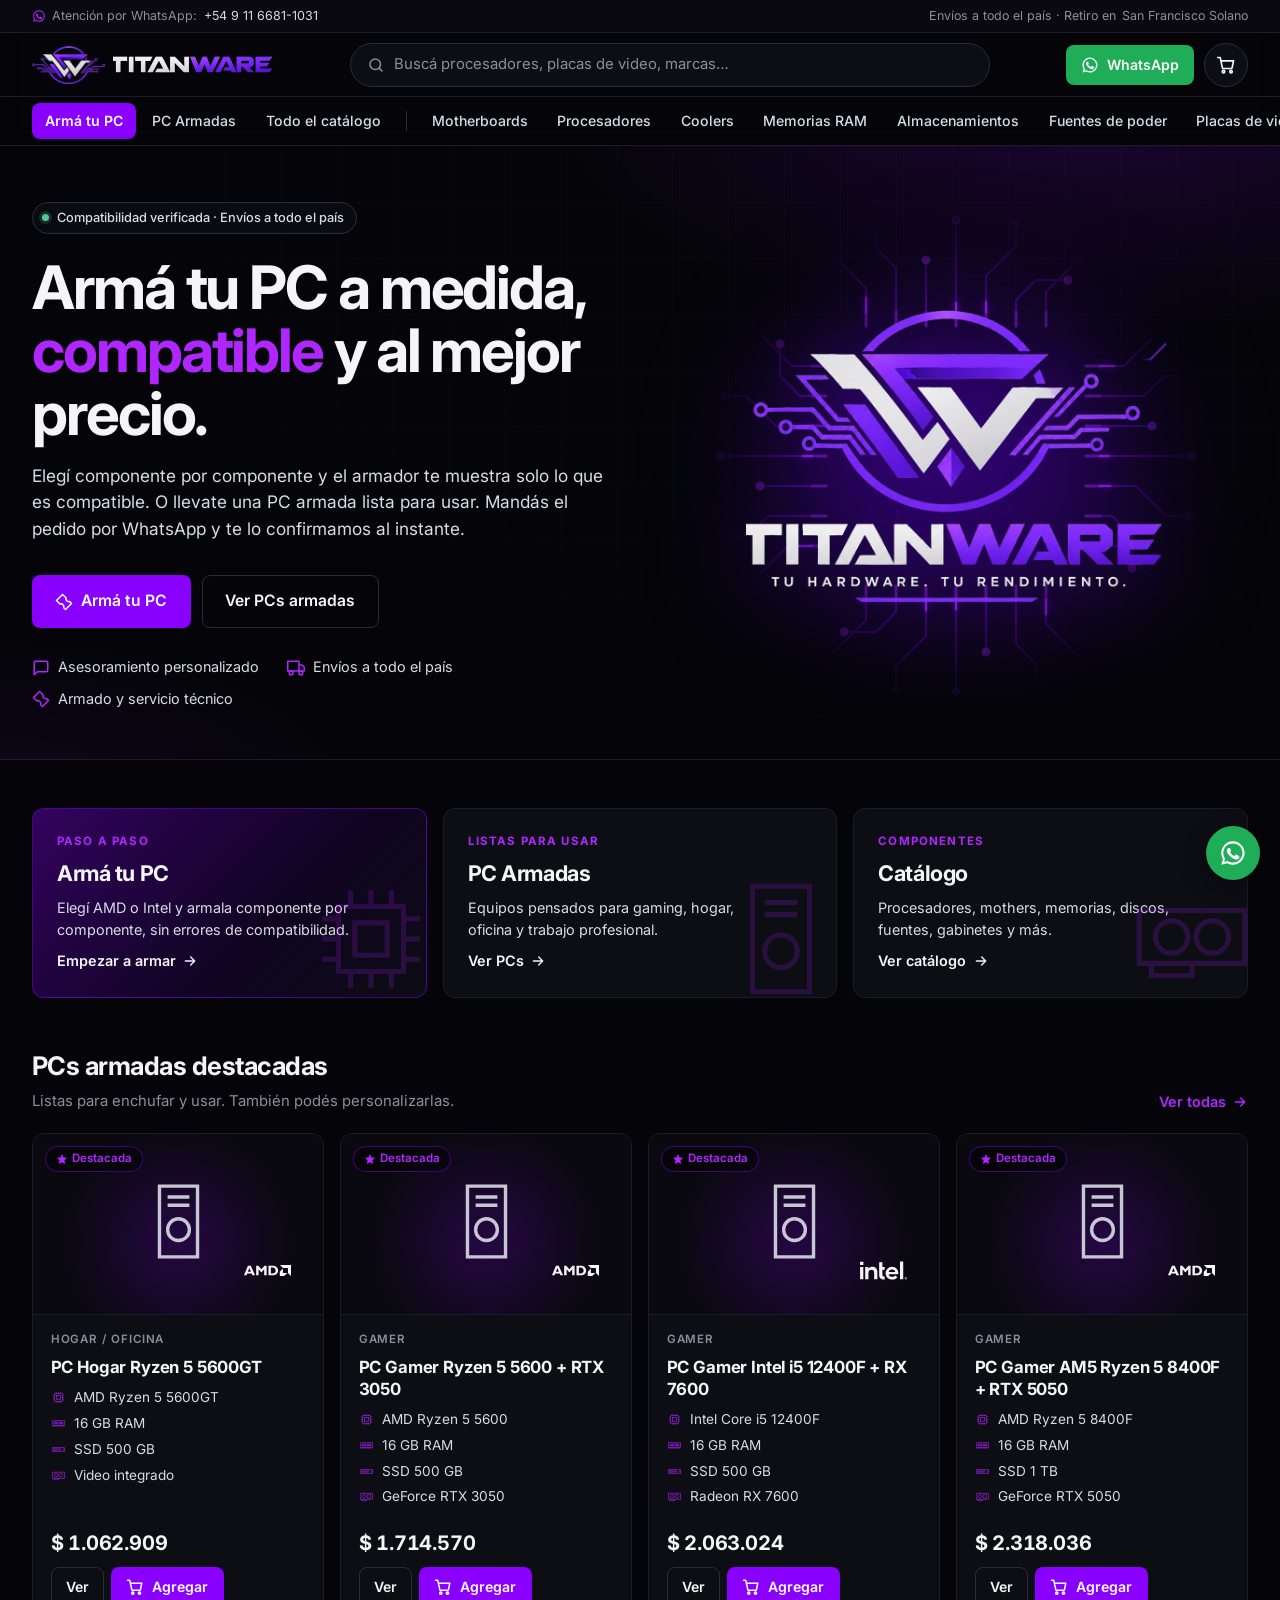
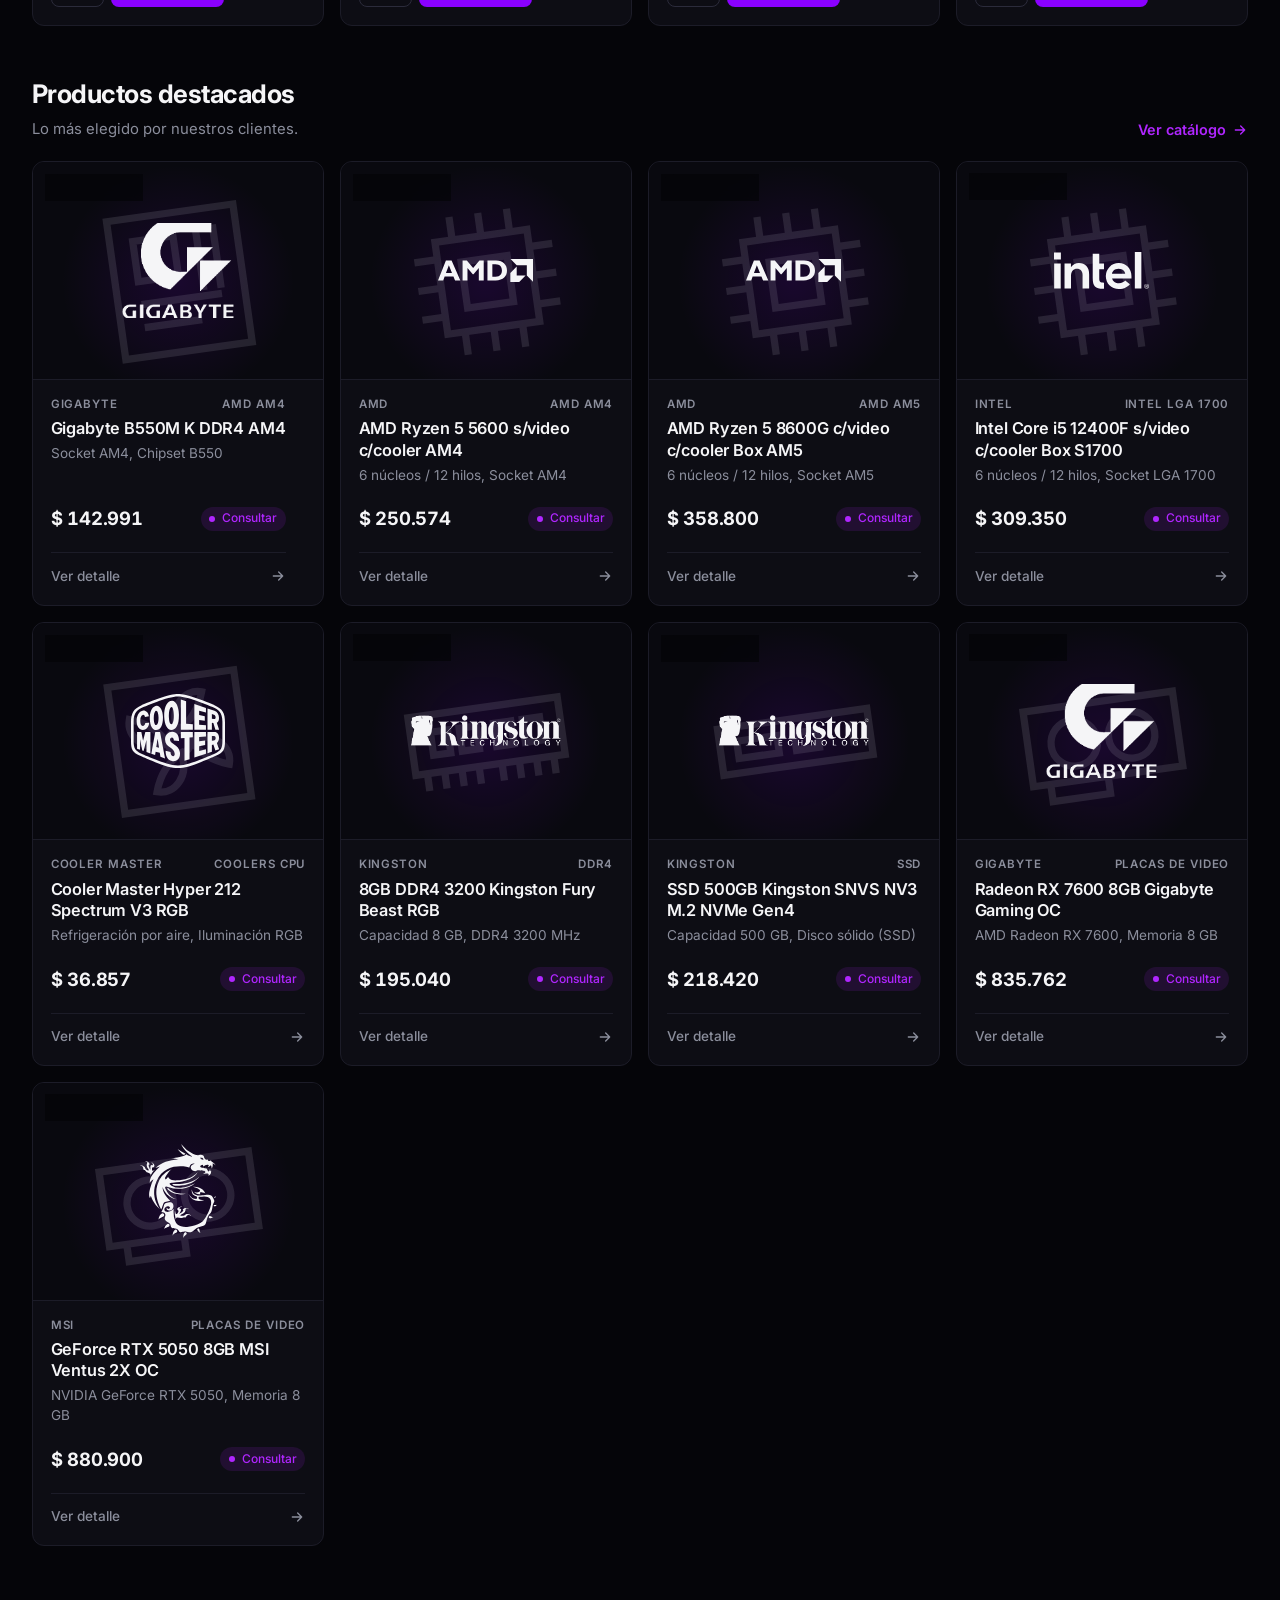
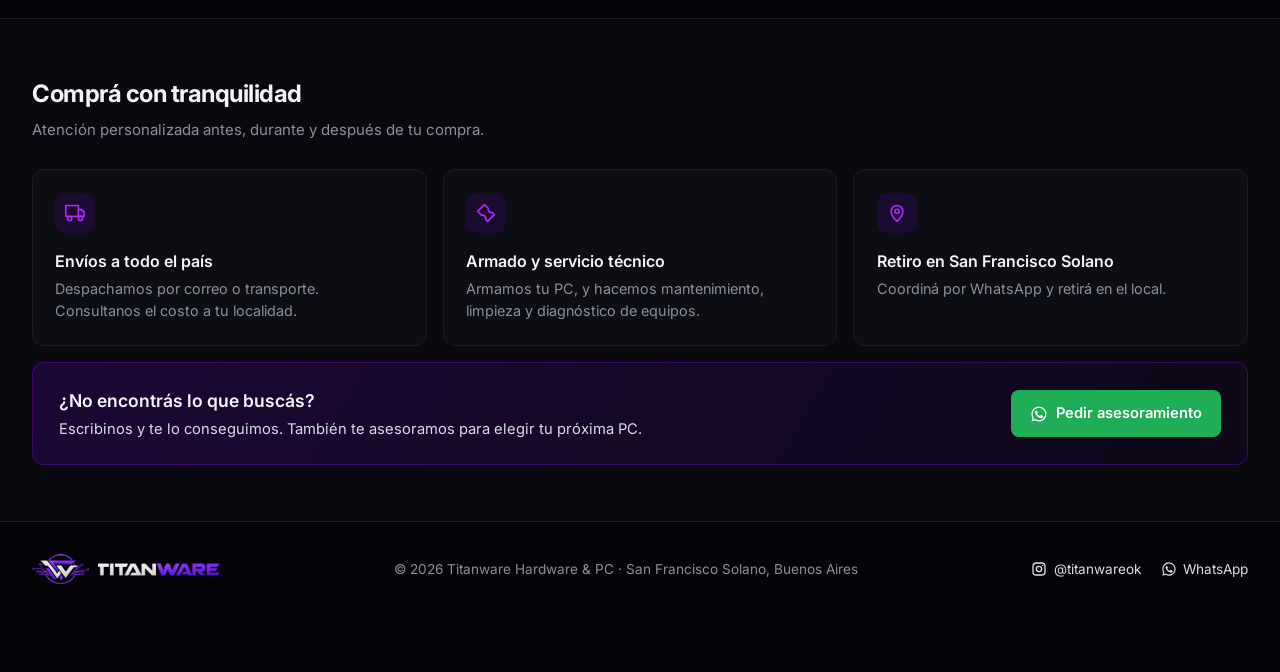
==== commit c9a235e3: "Logo nuevo de Titanware en toda la página Emblema y texto recortados del logo nuevo con fondo transp" ====
--- a/index.html
+++ b/index.html
@@ -9,7 +9,8 @@
 <meta property="og:title" content="Titanware · Componentes y PCs armadas">
 <meta property="og:description" content="Armá tu PC a medida, elegí una PC armada o comprá componentes. Pedidos por WhatsApp.">
 <meta property="og:type" content="website">
-<link rel="icon" href="data:image/svg+xml,%3Csvg xmlns='http://www.w3.org/2000/svg' viewBox='110 170 1032 1032'%3E%3Crect x='110' y='170' width='1032' height='1032' rx='200' fill='%23050509'/%3E%3Cpath fill='%238A00FF' d='M663 470h98l109 215 118-215h89L870 813z'/%3E%3Cpath fill='%23F5F5F7' d='M484 470h92l116 215 117-215h88L692 823z'/%3E%3Cpath fill='%23F5F5F7' d='M174 342h631l-44 87H453v391l-49 50-49-50V429H221z'/%3E%3Cpath fill='%238A00FF' d='M771 841l34 34-34 34-34-34z'/%3E%3C/svg%3E">
+<link rel="icon" type="image/png" href="img/logo/favicon.png">
+<link rel="apple-touch-icon" href="img/logo/favicon.png">
 <link rel="preconnect" href="https://fonts.googleapis.com">
 <link rel="preconnect" href="https://fonts.gstatic.com" crossorigin>
 <link href="https://fonts.googleapis.com/css2?family=Chakra+Petch:wght@700&family=Inter:wght@400;500;600;700&display=swap" rel="stylesheet">
@@ -27,8 +28,8 @@
   <header class="top">
     <div class="wrap">
       <a class="brand" href="#/" aria-label="Titanware, inicio">
-        <svg class="logo" viewBox="0 0 932 594" aria-hidden="true"><use href="#logo"/></svg>
-        <span>TITANWARE</span>
+        <img class="brand-emblem" src="img/logo/emblema.png" alt="" width="65" height="34">
+        <img class="brand-word" src="img/logo/wordmark.png" alt="Titanware" width="170" height="18">
       </a>
       <form class="hsearch" id="hsearch" role="search">
         <svg viewBox="0 0 24 24" fill="none" stroke="currentColor" stroke-width="2" stroke-linecap="round" aria-hidden="true"><circle cx="11" cy="11" r="7"/><path d="m20 20-3.5-3.5"/></svg>
@@ -92,13 +93,9 @@
               <use href="#side" transform="rotate(180 250 250)"/>
               <use href="#side" transform="rotate(270 250 250)"/>
             </g>
-            <rect class="cz-chip" x="120" y="120" width="260" height="260" rx="22"/>
-            <rect class="cz-chip-in" x="136" y="136" width="228" height="228" rx="14"/>
-            <circle class="cz-dot" cx="150" cy="150" r="4"/>
           </svg>
           <div class="glow"></div>
-          <svg class="hero-logo" viewBox="0 0 932 594"><use href="#logo"/></svg>
-          <div class="hero-word"><strong>TITANWARE</strong><span>Componentes para PC</span></div>
+          <img class="hero-logo" src="img/logo/logo-completo.png" alt="Titanware · Tu hardware. Tu rendimiento." width="900" height="632">
         </div>
       </div>
     </div>
@@ -240,8 +237,8 @@
 <footer>
   <div class="wrap">
     <a class="brand" href="#/" aria-label="Titanware, inicio">
-      <svg class="logo" viewBox="0 0 932 594" aria-hidden="true"><use href="#logo"/></svg>
-      <span>TITANWARE</span>
+      <img class="brand-emblem" src="img/logo/emblema.png" alt="" width="65" height="34">
+      <img class="brand-word" src="img/logo/wordmark.png" alt="Titanware" width="170" height="18">
     </a>
     <span>© <span id="year"></span> Titanware Hardware &amp; PC · <span id="footPlace"></span></span>
     <div class="foot-links">
@@ -256,7 +253,6 @@
 </a>
 
 <svg width="0" height="0" style="position:absolute" aria-hidden="true">
-  <symbol id="logo" viewBox="160 330 932 594"><path fill="#8A00FF" d="M663 470h98l109 215 118-215h89L870 813z"/><path fill="#F5F5F7" d="M484 470h92l116 215 117-215h88L692 823z"/><path fill="#F5F5F7" d="M174 342h631l-44 87H453v391l-49 50-49-50V429H221z"/><path fill="#8A00FF" d="M771 841l34 34-34 34-34-34z"/></symbol>
   <symbol id="i-wa" viewBox="0 0 24 24"><path fill="currentColor" d="M12 2a10 10 0 0 0-8.6 15.1L2 22l5-1.3A10 10 0 1 0 12 2zm0 18.2c-1.5 0-3-.4-4.3-1.2l-.3-.2-3 .8.8-2.9-.2-.3A8.2 8.2 0 1 1 12 20.2zm4.5-6.1c-.2-.1-1.5-.7-1.7-.8-.2-.1-.4-.1-.6.1l-.8 1c-.1.2-.3.2-.5.1a6.7 6.7 0 0 1-3.3-2.9c-.2-.4.2-.4.7-1.3.1-.2 0-.3 0-.4l-.8-1.8c-.2-.5-.4-.4-.6-.4h-.5a1 1 0 0 0-.7.3 3 3 0 0 0-.9 2.2 5.2 5.2 0 0 0 1.1 2.7 11.8 11.8 0 0 0 4.5 4c1.7.7 2.4.8 3.2.6.5-.1 1.5-.6 1.7-1.2.2-.6.2-1.1.2-1.2-.1-.1-.3-.2-.5-.3z"/></symbol>
 </svg>
 
--- a/assets/css/site.css
+++ b/assets/css/site.css
@@ -58,8 +58,10 @@
 .top { height: 64px; border-bottom: 1px solid var(--line); }
 .top .wrap { height: 100%; display: flex; align-items: center; gap: 1.5rem; }
 .brand { display: flex; align-items: center; gap: .6rem; text-decoration: none; color: var(--text); flex: none; }
-.brand .logo { width: 41px; height: 26px; }
-.brand span { font-family: var(--brand-font); font-weight: 700; font-size: 1.15rem; letter-spacing: .1em; }
+.brand-emblem { height: 38px; width: auto; }
+.brand-word { height: 17px; width: auto; }
+.brand { gap: .55rem; }
+
 .hsearch {
   flex: 1; max-width: 640px; margin-inline: auto; display: flex; align-items: center; gap: .6rem;
   background: var(--surface); border: 1px solid var(--line-2); border-radius: 999px; padding: 0 .4rem 0 1rem;
@@ -184,10 +186,10 @@
 .cz-chip-in { fill: none; stroke: rgba(138, 0, 255, .22); stroke-width: 1; stroke-dasharray: 4 6; }
 .cz-dot { fill: rgba(176, 38, 255, .6); }
 @keyframes flow { to { stroke-dashoffset: 0; } }
-.glow { width: 46%; height: 46%; border-radius: 50%; background: rgba(91, 0, 214, .35); filter: blur(70px); }
+.glow { width: 70%; height: 55%; border-radius: 50%; background: rgba(91, 0, 214, .35); filter: blur(70px); }
 .hero-logo {
-  position: relative; width: 38%; height: auto; margin-top: -10%;
-  filter: drop-shadow(0 12px 40px rgba(91, 0, 214, .45));
+  position: relative; width: 84%; height: auto;
+  filter: drop-shadow(0 16px 50px rgba(91, 0, 214, .5));
   animation: float 6s ease-in-out infinite;
 }
 .hero-word { align-self: end; margin-bottom: 29%; text-align: center; position: relative; }
@@ -386,8 +388,9 @@
 /* Footer */
 footer { border-top: 1px solid var(--line); padding: 2rem 0 5.5rem; color: var(--muted); font-size: .85rem; }
 footer .wrap { display: flex; flex-wrap: wrap; align-items: center; justify-content: space-between; gap: 1rem; }
-footer .brand .logo { width: 33px; height: 21px; }
-footer .brand span { font-size: .95rem; }
+footer .brand-emblem { height: 30px; }
+footer .brand-word { height: 13px; }
+
 .foot-links { display: flex; flex-wrap: wrap; gap: 1.25rem; }
 .foot-links a { color: var(--text-2); text-decoration: none; display: inline-flex; align-items: center; gap: .4rem; }
 .foot-links a:hover { color: var(--text); }
@@ -690,3 +693,4 @@
 a.cat { text-decoration: none; }
 .opt .badge svg { width: 12px; height: 12px; }
 .sum-row .icon-btn { margin-top: -.15rem; }
+@media (max-width: 640px) { .brand-emblem { height: 32px; } .brand-word { height: 14px; } }
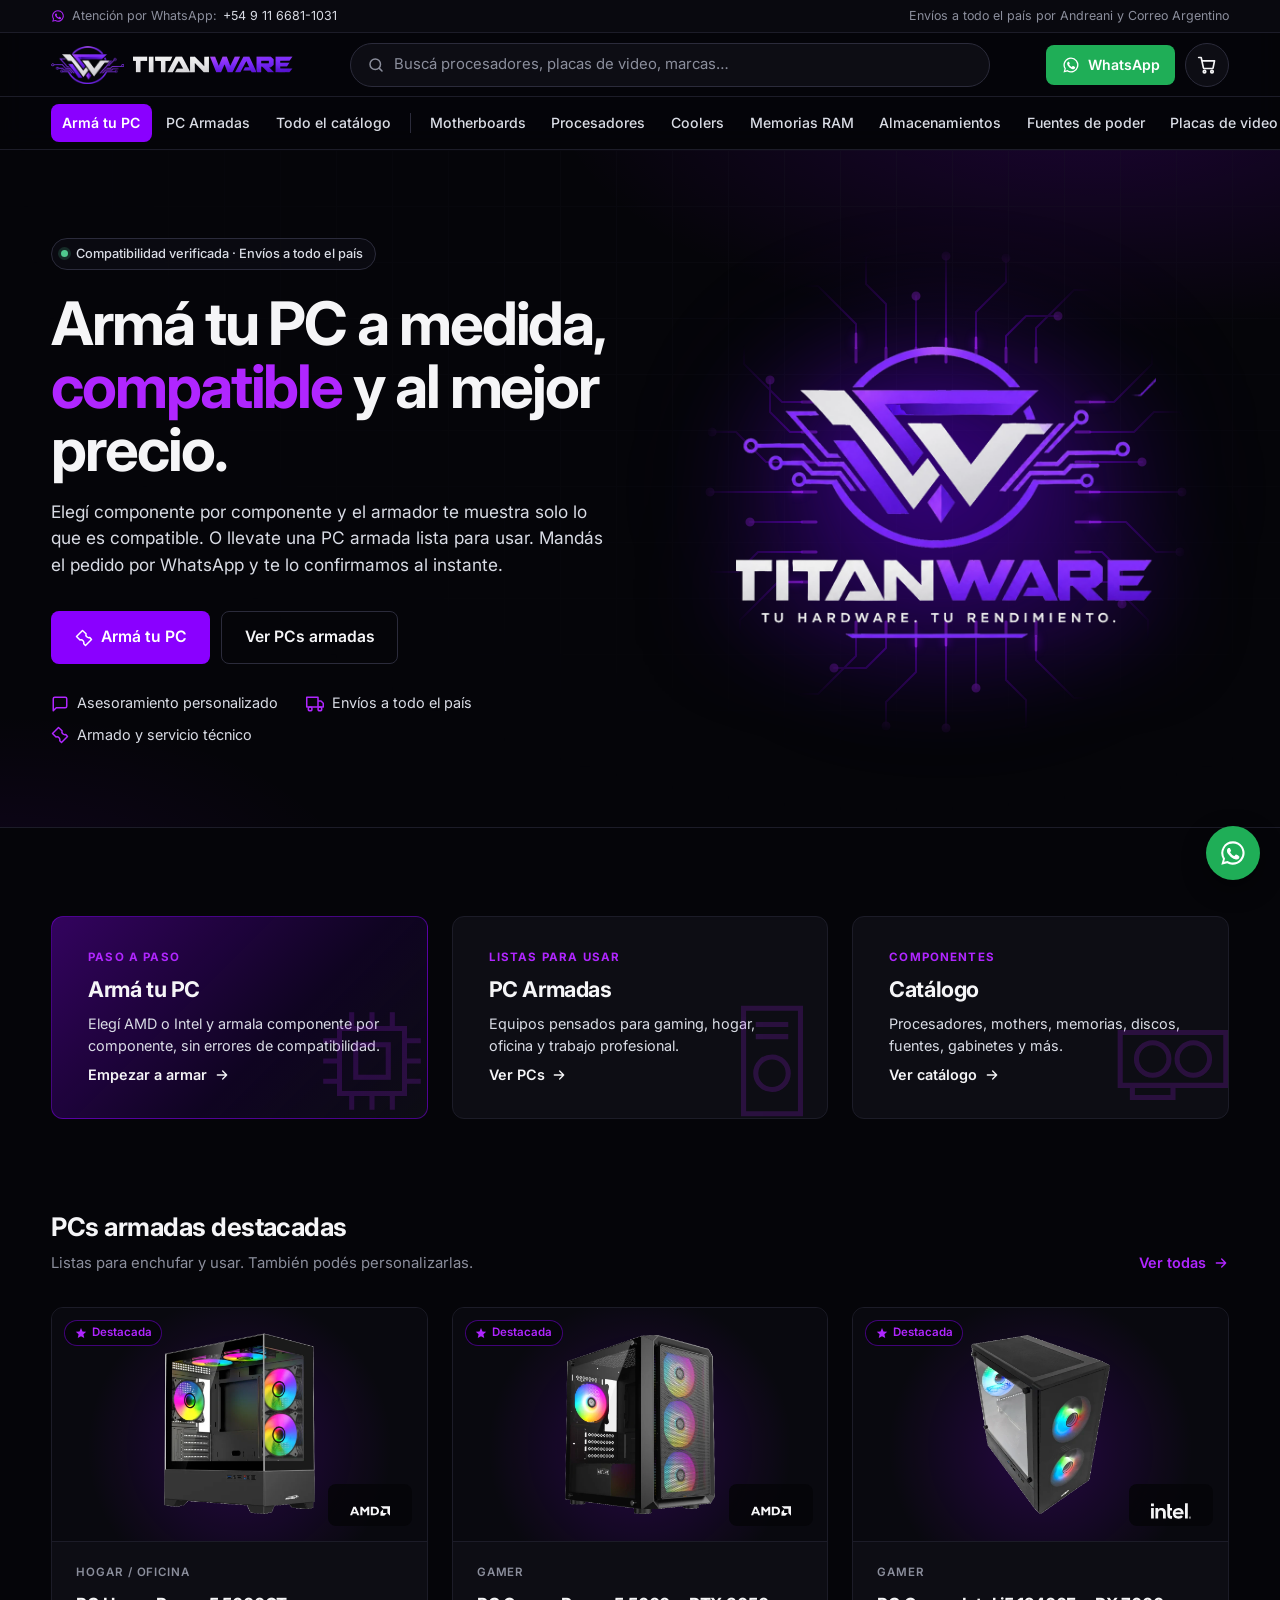
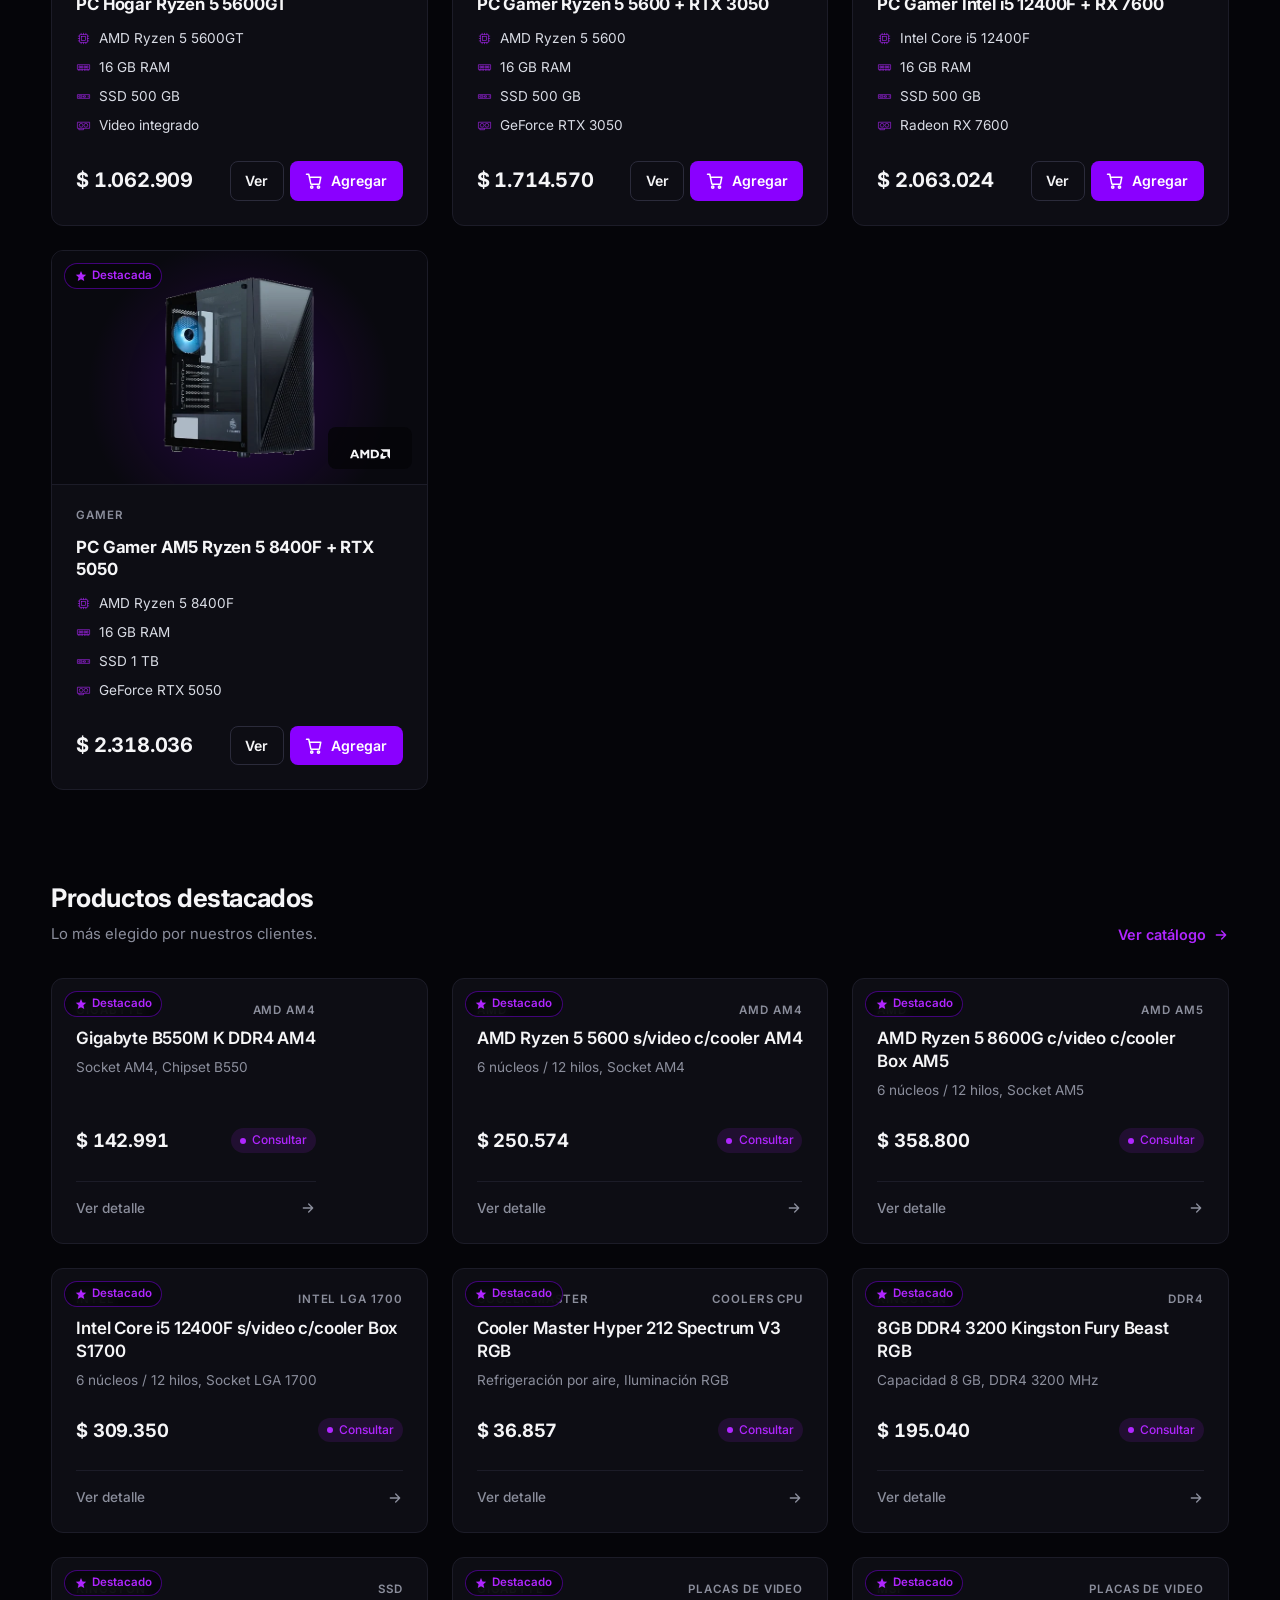
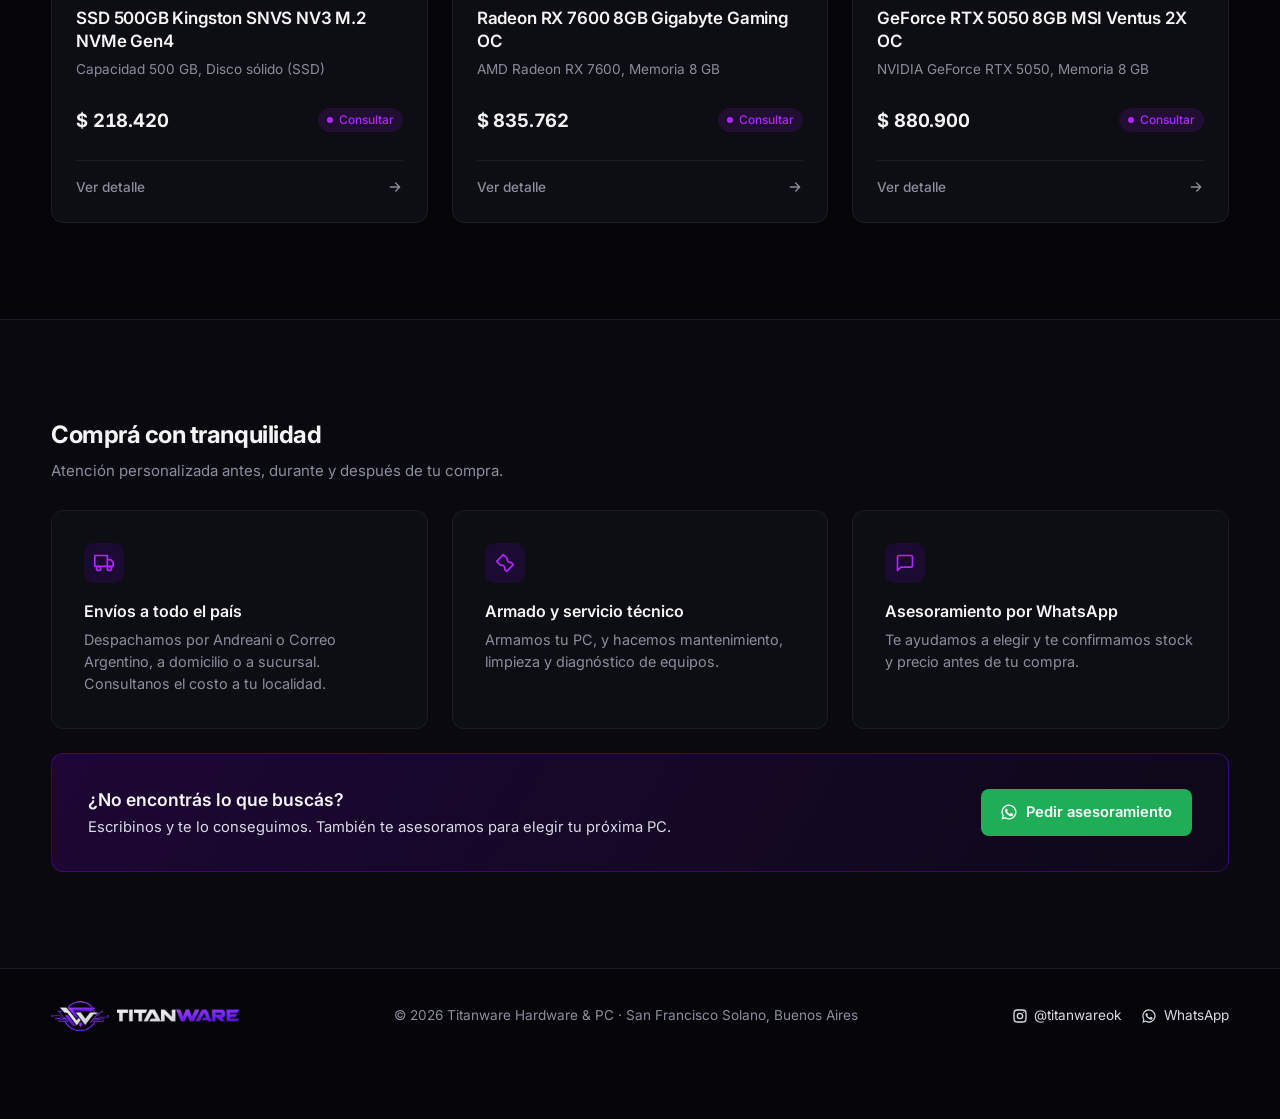
==== commit 610ade26: "Cambios del cliente: fotos sin fondo, armador, pedido, ofertas y panel - Fotos de productos y cajas " ====
--- a/index.html
+++ b/index.html
@@ -22,7 +22,7 @@
   <div class="topbar">
     <div class="wrap">
       <span><svg viewBox="0 0 24 24" aria-hidden="true"><use href="#i-wa"/></svg> Atención por WhatsApp: <a id="topPhone" href="#" target="_blank" rel="noopener"></a></span>
-      <span>Envíos a todo el país · Retiro en <span id="topPlace"></span></span>
+      <span>Envíos a todo el país por Andreani y Correo Argentino</span>
     </div>
   </div>
   <header class="top">
@@ -135,6 +135,14 @@
         <div class="pc-grid" id="homePcs"></div>
       </div>
 
+      <div class="sec" id="homeOffersSec" hidden>
+        <div class="sec-head">
+          <div><h2>Ofertas</h2><p>Precios especiales por tiempo limitado.</p></div>
+          <a class="link-more" href="#/catalogo/Ofertas">Ver todas <svg viewBox="0 0 24 24" fill="none" stroke="currentColor" stroke-width="2" stroke-linecap="round" stroke-linejoin="round" aria-hidden="true"><path d="M5 12h14M13 6l6 6-6 6"/></svg></a>
+        </div>
+        <div class="grid" id="homeOffers" style="padding-top:0"></div>
+      </div>
+
       <div class="sec">
         <div class="sec-head">
           <div><h2>Productos destacados</h2><p>Lo más elegido por nuestros clientes.</p></div>
@@ -202,6 +210,17 @@
     </div>
   </section>
 
+  <!-- ================= TU PEDIDO (consulta) ================= -->
+  <section id="v-pedido" data-view="pedido" hidden>
+    <div class="wrap">
+      <div class="page-head">
+        <div class="crumbs"><a href="#/">Inicio</a> / Tu pedido</div>
+        <h1>Tu pedido</h1>
+      </div>
+      <div id="order"></div>
+    </div>
+  </section>
+
   <!-- ================= INFO (todas las páginas) ================= -->
   <section class="info" id="servicios">
     <div class="wrap">
@@ -212,15 +231,15 @@
       <div class="info-grid">
         <div class="feature">
           <div class="ico"><svg viewBox="0 0 24 24" fill="none" stroke="currentColor" stroke-width="2" stroke-linecap="round" stroke-linejoin="round" aria-hidden="true"><path d="M1 3h15v13H1zM16 8h4l3 3v5h-7"/><circle cx="5.5" cy="18.5" r="2.5"/><circle cx="18.5" cy="18.5" r="2.5"/></svg></div>
-          <h3>Envíos a todo el país</h3><p>Despachamos por correo o transporte. Consultanos el costo a tu localidad.</p>
+          <h3>Envíos a todo el país</h3><p>Despachamos por Andreani o Correo Argentino, a domicilio o a sucursal. Consultanos el costo a tu localidad.</p>
         </div>
         <div class="feature">
           <div class="ico"><svg viewBox="0 0 24 24" fill="none" stroke="currentColor" stroke-width="2" stroke-linecap="round" stroke-linejoin="round" aria-hidden="true"><path d="M14.7 6.3a4 4 0 0 0 5 5L22 14l-8 8-2.3-2.3a4 4 0 0 0-5-5L2 10l8-8z"/></svg></div>
           <h3>Armado y servicio técnico</h3><p>Armamos tu PC, y hacemos mantenimiento, limpieza y diagnóstico de equipos.</p>
         </div>
         <div class="feature">
-          <div class="ico"><svg viewBox="0 0 24 24" fill="none" stroke="currentColor" stroke-width="2" stroke-linecap="round" stroke-linejoin="round" aria-hidden="true"><path d="M12 22s7-6.1 7-12a7 7 0 1 0-14 0c0 5.9 7 12 7 12z"/><circle cx="12" cy="10" r="2.5"/></svg></div>
-          <h3>Retiro en <span class="place"></span></h3><p>Coordiná por WhatsApp y retirá en el local.</p>
+          <div class="ico"><svg viewBox="0 0 24 24" fill="none" stroke="currentColor" stroke-width="2" stroke-linecap="round" stroke-linejoin="round" aria-hidden="true"><path d="M21 15a2 2 0 0 1-2 2H7l-4 4V5a2 2 0 0 1 2-2h14a2 2 0 0 1 2 2z"/></svg></div>
+          <h3>Asesoramiento por WhatsApp</h3><p>Te ayudamos a elegir y te confirmamos stock y precio antes de tu compra.</p>
         </div>
       </div>
       <div class="cta-band">
@@ -257,7 +276,6 @@
 </svg>
 
 <dialog id="modal" aria-labelledby="mTitle"></dialog>
-<dialog id="cart" class="drawer" aria-labelledby="cartTitle"></dialog>
 <div class="toast" id="toast" role="status" aria-live="polite"></div>
 
 <script src="assets/js/config.js"></script>
--- a/assets/css/site.css
+++ b/assets/css/site.css
@@ -41,7 +41,7 @@
 :focus-visible { outline: 2px solid var(--violet-soft); outline-offset: 2px; }
 svg { flex: none; }
 
-.wrap { width: 100%; max-width: 1920px; margin-inline: auto; padding-inline: clamp(1rem, 2.5vw, 3rem); }
+.wrap { width: 100%; max-width: 1920px; margin-inline: auto; padding-inline: clamp(1.25rem, 4vw, 4.5rem); }
 
 /* Header */
 .topbar { background: var(--bg-2); border-bottom: 1px solid var(--line); font-size: .78rem; color: var(--muted); }
@@ -87,11 +87,11 @@
 .cart-btn.bump { animation: bump .45s ease; }
 @keyframes bump { 30% { transform: scale(1.18); } }
 .mainnav { border-bottom: 1px solid var(--line); }
-.mainnav .wrap { display: flex; align-items: center; gap: .25rem; overflow-x: auto; scrollbar-width: none; height: 48px; }
+.mainnav .wrap { display: flex; align-items: center; gap: .4rem; overflow-x: auto; scrollbar-width: none; height: 52px; }
 .mainnav .wrap::-webkit-scrollbar { display: none; }
 .mainnav a {
   flex: none; color: var(--text-2); text-decoration: none; font-size: .88rem; font-weight: 500;
-  padding: .45rem .8rem; border-radius: var(--radius-sm); white-space: nowrap;
+  padding: .5rem .95rem; border-radius: var(--radius-sm); white-space: nowrap;
 }
 .mainnav a:hover { color: var(--text); background: var(--surface); }
 .mainnav a[aria-current="page"] { color: var(--text); background: var(--surface-2); }
@@ -133,7 +133,7 @@
   mask-image: radial-gradient(ellipse at 70% 0%, #000 0%, transparent 70%);
   -webkit-mask-image: radial-gradient(ellipse at 70% 0%, #000 0%, transparent 70%);
 }
-.hero .wrap { position: relative; z-index: 1; padding-block: 3.5rem 3rem; }
+.hero .wrap { position: relative; z-index: 1; padding-block: 5.5rem 5rem; }
 .eyebrow {
   display: inline-flex; align-items: center; gap: .5rem;
   font-size: .8rem; font-weight: 500; color: var(--text-2);
@@ -246,15 +246,15 @@
 .sub:hover { color: var(--text); border-color: var(--line-2); }
 .sub[aria-pressed="true"] { color: var(--violet-soft); border-color: rgba(138, 0, 255, .55); background: var(--violet-tint); }
 .results-tools { display: flex; flex-wrap: wrap; align-items: center; gap: .5rem 1rem; }
-.results-head { display: flex; flex-wrap: wrap; align-items: center; justify-content: space-between; gap: 1rem; padding-top: 2rem; }
+.results-head { display: flex; flex-wrap: wrap; align-items: center; justify-content: space-between; gap: 1rem 1.5rem; padding-top: 3rem; }
 .results-head h2 { margin: 0; font-size: 1.15rem; font-weight: 600; letter-spacing: -.01em; }
 .count { color: var(--muted); font-size: .88rem; font-variant-numeric: tabular-nums; }
 
 /* Grid */
 .grid {
-  display: grid; gap: 1rem;
-  grid-template-columns: repeat(auto-fill, minmax(270px, 1fr));
-  padding: 1.1rem 0 4.5rem;
+  display: grid; gap: 1.5rem;
+  grid-template-columns: repeat(auto-fill, minmax(310px, 1fr));
+  padding: 1.75rem 0 6rem;
 }
 .card {
   position: relative; display: flex; flex-direction: column; overflow: hidden;
@@ -274,15 +274,24 @@
   border-bottom: 1px solid var(--line);
   overflow: hidden;
 }
-.thumb img { width: 100%; height: 100%; object-fit: contain; padding: 1.25rem; }
+.thumb { position: relative; }
+.thumb img { position: absolute; inset: 0; width: 100%; height: 100%; object-fit: contain; padding: 1.5rem; transition: transform .35s; }
+.thumb:has(> img) { background: radial-gradient(circle at 50% 58%, rgba(138, 0, 255, .2), transparent 65%), var(--bg-2); }
+.card:hover .thumb img, .opt:hover .thumb img { transform: scale(1.04); }
+.modal .thumb:has(> img) img { padding: 2.5rem; }
+/* Producto + caja: el producto a la izquierda y la caja más chica a la derecha */
+.thumb:has(> img.box) img.prod { width: 66%; padding-right: .5rem; }
+.thumb img.box { left: auto; width: 40%; height: 78%; top: auto; padding: 0 1.1rem 1.1rem 0; object-position: bottom; filter: drop-shadow(0 10px 18px rgba(0, 0, 0, .55)); }
+.modal .thumb:has(> img.box) img.prod { padding: 2.5rem .75rem 2.5rem 2.5rem; }
+.modal .thumb img.box { padding: 0 2rem 2.5rem 0; }
 .thumb svg { width: 34%; height: auto; color: var(--text-2); transition: color .25s, transform .25s; }
 .thumb > .t-bg, .thumb > .t-logo, .thumb > .t-word { grid-area: 1 / 1; }
-.thumb .t-bg { width: 100%; height: 100%; display: grid; place-items: center; opacity: .12; }
+.thumb .t-bg { width: 100%; height: 100%; display: grid; place-items: center; opacity: .07; }
 .thumb .t-bg svg { width: 64%; transform: rotate(-8deg) translateY(6%); }
 .thumb .t-bg.solo { opacity: 1; }
 .thumb .t-bg.solo svg { width: 34%; transform: none; }
 .t-logo {
-  width: 52%; aspect-ratio: 16 / 10; background: var(--text); position: relative;
+  width: 44%; aspect-ratio: 16 / 10; background: var(--text); position: relative;
   -webkit-mask: var(--logo) center / contain no-repeat; mask: var(--logo) center / contain no-repeat;
   transition: background .25s, transform .25s;
 }
@@ -298,11 +307,11 @@
 .modal .t-logo { width: 58%; }
 .modal .t-word { font-size: 1.8rem; }
 .modal .thumb .t-bg svg { width: 70%; }
-.card-body { padding: 1rem 1.1rem 1.1rem; display: flex; flex-direction: column; gap: .3rem; flex: 1; }
+.card-body { padding: 1.35rem 1.5rem 1.5rem; display: flex; flex-direction: column; gap: .5rem; flex: 1; }
 .meta { display: flex; justify-content: space-between; gap: .5rem; font-size: .72rem; font-weight: 600; letter-spacing: .08em; text-transform: uppercase; color: var(--muted); }
-.card h3 { font-weight: 600; font-size: 1.02rem; line-height: 1.3; letter-spacing: -.01em; margin: 0; }
+.card h3 { font-weight: 600; font-size: 1.06rem; line-height: 1.35; letter-spacing: -.01em; margin: 0; }
 .specs-short { color: var(--muted); font-size: .85rem; margin: 0; line-height: 1.45; }
-.card-foot { margin-top: auto; padding-top: .9rem; display: flex; flex-wrap: wrap; align-items: center; justify-content: space-between; gap: .5rem; }
+.card-foot { margin-top: auto; padding-top: 1.1rem; display: flex; flex-wrap: wrap; align-items: center; justify-content: space-between; gap: .5rem; }
 .price { font-weight: 700; font-size: 1.15rem; letter-spacing: -.01em; font-variant-numeric: tabular-nums; }
 .price.ask { font-size: .9rem; font-weight: 600; color: var(--text-2); }
 .stock {
@@ -315,7 +324,7 @@
 .stock.sin-stock { color: var(--off); }
 .card-cta {
   display: flex; align-items: center; justify-content: space-between;
-  margin-top: .9rem; padding-top: .8rem; border-top: 1px solid var(--line);
+  margin-top: 1.1rem; padding-top: 1rem; border-top: 1px solid var(--line);
   font-size: .85rem; font-weight: 500; color: var(--muted); transition: color .15s;
 }
 .card-cta svg { width: 16px; height: 16px; transition: transform .2s; }
@@ -366,19 +375,19 @@
 .note { font-size: .8rem; color: var(--muted); margin: -.25rem 0 0; text-align: center; }
 
 /* Info */
-.info { border-top: 1px solid var(--line); background: var(--bg-2); padding: 3.5rem 0; }
+.info { border-top: 1px solid var(--line); background: var(--bg-2); padding: 6rem 0; }
 .info-head { margin-bottom: 1.75rem; }
 .info-head h2 { margin: 0 0 .35rem; font-size: 1.5rem; font-weight: 700; letter-spacing: -.02em; }
 .info-head p { margin: 0; color: var(--muted); }
-.info-grid { display: grid; gap: 1rem; grid-template-columns: repeat(auto-fit, minmax(240px, 1fr)); }
-.feature { background: var(--surface); border: 1px solid var(--line); border-radius: var(--radius); padding: 1.4rem; }
+.info-grid { display: grid; gap: 1.5rem; grid-template-columns: repeat(auto-fit, minmax(240px, 1fr)); }
+.feature { background: var(--surface); border: 1px solid var(--line); border-radius: var(--radius); padding: 2rem; }
 .feature .ico { width: 40px; height: 40px; display: grid; place-items: center; border-radius: 10px; background: var(--violet-tint); color: var(--violet-soft); margin-bottom: 1rem; }
 .feature .ico svg { width: 20px; height: 20px; }
 .feature h3 { font-size: 1rem; font-weight: 600; margin: 0 0 .3rem; }
 .feature p { margin: 0; color: var(--muted); font-size: .9rem; }
 .cta-band {
   display: flex; flex-wrap: wrap; align-items: center; justify-content: space-between; gap: 1.25rem;
-  margin-top: 1rem; padding: 1.5rem 1.6rem; border-radius: var(--radius);
+  margin-top: 1.5rem; padding: 2rem 2.25rem; border-radius: var(--radius);
   border: 1px solid rgba(138, 0, 255, .35);
   background: linear-gradient(120deg, rgba(138, 0, 255, .16), rgba(138, 0, 255, .04));
 }
@@ -438,15 +447,15 @@
 .hero-ctas { display: flex; flex-wrap: wrap; gap: .7rem; margin-bottom: .5rem; }
 .hero-ctas .btn { padding: .85rem 1.4rem; font-size: .98rem; }
 
-.sec { padding: 3rem 0 0; }
-.sec-head { display: flex; flex-wrap: wrap; align-items: end; justify-content: space-between; gap: .75rem 1.5rem; margin-bottom: 1.25rem; }
+.sec { padding: 5.5rem 0 0; }
+.sec-head { display: flex; flex-wrap: wrap; align-items: end; justify-content: space-between; gap: .75rem 1.5rem; margin-bottom: 2rem; }
 .sec-head h2 { margin: 0; font-size: clamp(1.3rem, 2vw, 1.65rem); font-weight: 700; letter-spacing: -.02em; }
 .sec-head p { margin: .3rem 0 0; color: var(--muted); font-size: .93rem; }
 .link-more { display: inline-flex; align-items: center; gap: .4rem; color: var(--violet-soft); text-decoration: none; font-weight: 600; font-size: .9rem; }
 .link-more svg { width: 16px; height: 16px; transition: transform .2s; }
 .link-more:hover svg { transform: translateX(3px); }
 
-.page-head { padding: 2rem 0 .5rem; }
+.page-head { padding: 3rem 0 1rem; }
 .crumbs { font-size: .78rem; color: var(--muted); margin-bottom: .5rem; }
 .crumbs a { color: var(--muted); text-decoration: none; }
 .crumbs a:hover { color: var(--text); }
@@ -454,10 +463,10 @@
 .page-head p { margin: .4rem 0 0; color: var(--text-2); max-width: 70ch; }
 
 /* Accesos principales */
-.tiles { display: grid; gap: 1rem; grid-template-columns: repeat(3, minmax(0, 1fr)); }
+.tiles { display: grid; gap: 1.5rem; grid-template-columns: repeat(3, minmax(0, 1fr)); }
 .tile {
   position: relative; overflow: hidden; display: flex; flex-direction: column; gap: .4rem; min-height: 190px;
-  padding: 1.5rem; border-radius: var(--radius); text-decoration: none; color: var(--text);
+  padding: 2rem 2.25rem; border-radius: var(--radius); text-decoration: none; color: var(--text);
   background: var(--surface); border: 1px solid var(--line); transition: border-color .2s, transform .2s;
 }
 .tile:hover { border-color: rgba(138, 0, 255, .6); transform: translateY(-3px); }
@@ -473,28 +482,34 @@
 .tile:hover .go svg { transform: translateX(4px); }
 
 /* Tarjetas de PC armada */
-.pc-grid { display: grid; gap: 1rem; grid-template-columns: repeat(auto-fill, minmax(290px, 1fr)); }
+.pc-grid { display: grid; gap: 1.5rem; grid-template-columns: repeat(auto-fill, minmax(330px, 1fr)); }
 .pc-card { display: flex; flex-direction: column; overflow: hidden; background: var(--surface); border: 1px solid var(--line); border-radius: var(--radius); transition: border-color .2s, transform .2s, box-shadow .2s; }
 .pc-card:hover { border-color: var(--line-2); transform: translateY(-3px); box-shadow: var(--shadow); }
 .pc-thumb {
   position: relative; aspect-ratio: 16 / 10; display: grid; place-items: center; overflow: hidden; cursor: pointer; border: 0; padding: 0; width: 100%;
   background: radial-gradient(circle at 50% 60%, rgba(138, 0, 255, .22), transparent 65%), var(--bg-2); border-bottom: 1px solid var(--line);
 }
-.pc-thumb img { width: 100%; height: 100%; object-fit: cover; }
+.pc-thumb img { position: absolute; inset: 0; width: 100%; height: 100%; object-fit: contain; padding: 1.25rem; }
+.pc-thumb.photo { background: radial-gradient(circle at 50% 60%, rgba(138, 0, 255, .22), transparent 65%), var(--bg-2); }
+.pc-thumb .cpu-badge { position: relative; z-index: 1; }
+.pc-thumb .badge { z-index: 2; }
+.pc-thumb.photo .cpu-badge { align-self: end; justify-self: end; margin: 0 .9rem .9rem 0; background: rgba(5, 5, 9, .85); border-radius: 8px; padding: .4rem .6rem; display: grid; place-items: center; width: 84px; height: 42px; }
+.pc-thumb.photo .cpu-badge .t-logo { width: 100%; margin: 0; }
+.pc-thumb.photo .cpu-badge .t-word { margin: 0; font-size: .7rem; }
 .pc-thumb > * { grid-area: 1 / 1; }
 .pc-thumb .case { width: 30%; color: var(--text-2); opacity: .9; }
 .pc-thumb .case svg { width: 100%; height: auto; }
 .pc-thumb .t-logo { width: 26%; align-self: end; justify-self: end; margin: 0 6% 7% 0; aspect-ratio: 16 / 10; }
 .pc-thumb .t-word { align-self: end; justify-self: end; margin: 0 6% 7% 0; font-size: .9rem; }
-.pc-body { padding: 1rem 1.1rem 1.1rem; display: flex; flex-direction: column; gap: .5rem; flex: 1; }
+.pc-body { padding: 1.4rem 1.5rem 1.5rem; display: flex; flex-direction: column; gap: .75rem; flex: 1; }
 .pc-body h3 { margin: 0; font-size: 1.05rem; font-weight: 700; letter-spacing: -.01em; line-height: 1.3; }
-.pc-specs { list-style: none; margin: 0; padding: 0; display: grid; gap: .3rem; font-size: .85rem; color: var(--text-2); }
+.pc-specs { list-style: none; margin: 0; padding: 0; display: grid; gap: .5rem; font-size: .85rem; color: var(--text-2); }
 .pc-specs li { display: flex; align-items: center; gap: .5rem; }
 .pc-specs svg { width: 15px; height: 15px; color: var(--violet-soft); flex: none; }
 .pc-foot { margin-top: auto; padding-top: .8rem; display: flex; align-items: center; justify-content: space-between; gap: .5rem; flex-wrap: wrap; }
 .pc-foot .btns { display: flex; gap: .4rem; }
 .pc-foot .price { font-size: 1.25rem; }
-.tabs { display: flex; flex-wrap: wrap; gap: .5rem; margin: 1rem 0 1.25rem; }
+.tabs { display: flex; flex-wrap: wrap; gap: .5rem; margin: 1.5rem 0 2rem; }
 .pc-modal .modal-body { gap: .8rem; }
 .comp-list { list-style: none; margin: 0; padding: 0; border: 1px solid var(--line); border-radius: var(--radius-sm); overflow: hidden; }
 .comp-list li { display: grid; grid-template-columns: 44px 1fr auto; align-items: center; gap: .75rem; padding: .55rem .75rem; border-bottom: 1px solid var(--line); font-size: .88rem; }
@@ -505,7 +520,8 @@
 .mini .t-bg { opacity: .25; display: grid; place-items: center; width: 100%; height: 100%; }
 .mini .t-logo { width: 78%; }
 .mini .t-word { font-size: .5rem; padding: 0 .15rem; letter-spacing: .04em; }
-.mini img { width: 100%; height: 100%; object-fit: contain; }
+.mini img { width: 100%; height: 100%; object-fit: contain; padding: 2px; }
+.mini:has(> img) { background: var(--bg-2); }
 .comp-list small { display: block; color: var(--muted); font-size: .72rem; text-transform: uppercase; letter-spacing: .06em; font-weight: 600; }
 .comp-list .p { font-weight: 600; font-variant-numeric: tabular-nums; white-space: nowrap; }
 .modal-actions { display: grid; grid-template-columns: 1fr 1fr; gap: .5rem; }
@@ -535,7 +551,7 @@
 .b-step[aria-current="step"] { border-color: var(--violet); background: var(--violet-tint); color: var(--text); }
 .b-step[aria-current="step"] .n { background: var(--violet); color: #fff; }
 .b-step em { font-style: normal; font-size: .68rem; color: var(--muted); display: block; line-height: 1.1; }
-.b-layout { display: grid; grid-template-columns: minmax(0, 1fr) 380px; gap: 1.5rem; align-items: start; padding-bottom: 4rem; }
+.b-layout { display: grid; grid-template-columns: minmax(0, 1fr) 380px; gap: 2.25rem; align-items: start; padding-bottom: 4rem; }
 .b-head { display: flex; flex-wrap: wrap; align-items: end; justify-content: space-between; gap: .75rem 1rem; margin-bottom: 1rem; }
 .b-head h2 { margin: 0; font-size: 1.35rem; font-weight: 700; letter-spacing: -.02em; }
 .b-head h2 small { display: block; font-size: .72rem; letter-spacing: .1em; text-transform: uppercase; color: var(--violet-soft); margin-bottom: .2rem; }
@@ -545,7 +561,7 @@
 .b-note { display: flex; gap: .6rem; align-items: center; flex-wrap: wrap; padding: .75rem 1rem; margin-bottom: 1rem; border-radius: var(--radius-sm); font-size: .88rem; background: var(--violet-tint); border: 1px solid rgba(138, 0, 255, .35); color: var(--text-2); }
 .b-note svg { width: 18px; height: 18px; color: var(--violet-soft); }
 .b-note .btn { margin-left: auto; }
-.opt-grid { display: grid; gap: .8rem; grid-template-columns: repeat(auto-fill, minmax(220px, 1fr)); }
+.opt-grid { display: grid; gap: 1.1rem; grid-template-columns: repeat(auto-fill, minmax(240px, 1fr)); }
 .opt {
   position: relative; display: flex; flex-direction: column; overflow: hidden; text-align: left; cursor: pointer; padding: 0; color: var(--text);
   background: var(--surface); border: 1px solid var(--line); border-radius: var(--radius); transition: border-color .15s, transform .15s;
@@ -554,7 +570,7 @@
 .opt .thumb { aspect-ratio: 16 / 9; }
 .opt .thumb .t-logo { width: 46%; }
 .opt .t-word { font-size: 1rem; }
-.opt-body { padding: .75rem .85rem .85rem; display: flex; flex-direction: column; gap: .25rem; flex: 1; }
+.opt-body { padding: 1rem 1.1rem 1.1rem; display: flex; flex-direction: column; gap: .35rem; flex: 1; }
 .opt-body h4 { margin: 0; font-size: .9rem; font-weight: 600; line-height: 1.3; }
 .opt-body p { margin: 0; font-size: .78rem; color: var(--muted); }
 .opt-foot { margin-top: auto; padding-top: .55rem; display: flex; align-items: center; justify-content: space-between; gap: .5rem; }
@@ -608,38 +624,11 @@
 .skip-card strong { color: var(--text); font-size: .95rem; }
 .b-empty { grid-column: 1 / -1; padding: 2.5rem 1rem; text-align: center; color: var(--muted); border: 1px dashed var(--line-2); border-radius: var(--radius); }
 
-/* Carrito (panel lateral) */
-dialog.drawer {
-  margin: 0 0 0 auto; width: min(460px, 100%); height: 100%; max-height: 100%; border-radius: 0; border: 0; border-left: 1px solid var(--line-2);
-  flex-direction: column;
-}
-dialog.drawer[open] { display: flex; animation: slide .25s ease-out; }
-@keyframes slide { from { transform: translateX(40px); opacity: 0; } }
-.drawer-head { display: flex; align-items: center; justify-content: space-between; padding: 1rem 1.25rem; border-bottom: 1px solid var(--line); }
-.drawer-head h2 { margin: 0; font-size: 1.15rem; }
-.drawer-head .close { position: static; }
-.drawer-body { flex: 1; overflow: auto; padding: .25rem 1.25rem; }
-.cart-item { display: grid; grid-template-columns: 56px 1fr; gap: .8rem; padding: .9rem 0; border-bottom: 1px solid var(--line); }
-.cart-item .mini { width: 56px; height: 44px; }
-.cart-item h4 { margin: 0 0 .15rem; font-size: .9rem; font-weight: 600; line-height: 1.3; }
-.cart-item details { font-size: .78rem; color: var(--muted); }
-.cart-item summary { cursor: pointer; }
-.cart-item details ul { margin: .3rem 0 0; padding-left: 1rem; }
-.cart-item .row { display: flex; align-items: center; justify-content: space-between; gap: .5rem; margin-top: .45rem; }
-.cart-item .row .price { font-size: .98rem; }
+/* Carrito vacío */
 .cart-empty { text-align: center; padding: 3.5rem 1rem; color: var(--muted); }
 .cart-empty svg { width: 42px; height: 42px; color: var(--line-2); margin: 0 auto .5rem; }
 .cart-empty strong { display: block; color: var(--text); margin-bottom: .3rem; }
 .cart-empty .btn { margin-top: 1rem; }
-.drawer-foot { padding: 1rem 1.25rem 1.25rem; border-top: 1px solid var(--line-2); background: var(--bg-2); display: grid; gap: .65rem; }
-.drawer-foot .row { display: flex; justify-content: space-between; align-items: baseline; }
-.drawer-foot .row strong { font-size: 1.45rem; }
-.drawer-foot textarea {
-  width: 100%; min-height: 60px; resize: vertical; padding: .6rem .75rem; border-radius: var(--radius-sm);
-  background: var(--surface); border: 1px solid var(--line-2); color: var(--text); font: inherit; font-size: .88rem;
-}
-.drawer-foot textarea:focus { outline: none; border-color: var(--violet); }
-.drawer-foot .fine { margin: 0; font-size: .75rem; color: var(--muted); text-align: center; }
 .linkish { background: none; border: 0; color: var(--muted); text-decoration: underline; cursor: pointer; font-size: .8rem; justify-self: center; }
 .linkish:hover { color: var(--off); }
 
@@ -694,3 +683,271 @@
 .opt .badge svg { width: 12px; height: 12px; }
 .sum-row .icon-btn { margin-top: -.15rem; }
 @media (max-width: 640px) { .brand-emblem { height: 32px; } .brand-word { height: 14px; } }
+#homePcs { grid-template-columns: repeat(auto-fit, minmax(330px, 1fr)); }
+@media (max-width: 640px) { #homePcs { grid-template-columns: 1fr; } }
+
+/* ---------- Armador: panel y pasos más completos ---------- */
+.b-title { display: flex; gap: 1rem; align-items: center; }
+.b-ico { width: 52px; height: 52px; flex: none; border-radius: 14px; display: grid; place-items: center; color: #fff;
+  background: linear-gradient(135deg, var(--violet), #5B00D6); box-shadow: 0 8px 24px rgba(138, 0, 255, .35); }
+.b-ico svg { width: 30px; height: 30px; }
+.b-filters { display: flex; flex-wrap: wrap; align-items: center; gap: .45rem; margin: 0 0 1.1rem; font-size: .8rem; color: var(--muted); }
+.b-filters > svg { width: 16px; height: 16px; color: var(--ok); }
+.b-filters b { font-weight: 600; color: var(--text-2); background: var(--surface); border: 1px solid var(--line-2); border-radius: 999px; padding: .2rem .65rem; }
+.b-filters em { font-style: normal; margin-left: auto; color: var(--text-2); font-weight: 600; }
+.opt-brand { font-size: .68rem; font-weight: 700; letter-spacing: .1em; text-transform: uppercase; color: var(--violet-soft); }
+.opt-chips { display: flex; flex-wrap: wrap; gap: .3rem; margin-top: .15rem; }
+.opt-chips span { font-size: .7rem; color: var(--text-2); background: var(--bg-2); border: 1px solid var(--line); border-radius: 6px; padding: .12rem .45rem; }
+.opt.sel { box-shadow: 0 0 0 1px var(--violet) inset, 0 0 32px rgba(138, 0, 255, .22); }
+
+.b-side { background: linear-gradient(180deg, rgba(138, 0, 255, .08), transparent 200px), var(--surface); box-shadow: var(--shadow); }
+.b-side-head { padding: 1rem 1.1rem; gap: .75rem; }
+.b-side-head .t { display: flex; align-items: center; gap: .75rem; }
+.plat-logo { width: 46px; height: 46px; border-radius: 12px; background: var(--bg-2); border: 1px solid var(--line-2); display: grid; place-items: center; }
+.plat-logo .t-logo { width: 34px; aspect-ratio: 16 / 10; }
+.b-side-head h3 { font-size: 1.1rem; line-height: 1.1; }
+.b-side-head .st { display: inline-flex; align-items: center; gap: .3rem; font-size: .74rem; font-weight: 600; margin-top: .2rem; }
+.b-side-head .st svg { width: 13px; height: 13px; }
+.b-side-head .st.ok { color: var(--ok); } .b-side-head .st.wait { color: var(--warn); } .b-side-head .st.bad { color: var(--off); }
+.b-prog { padding: .75rem 1.1rem .85rem; border-bottom: 1px solid var(--line); }
+.b-prog div { display: flex; justify-content: space-between; font-size: .75rem; color: var(--muted); margin-bottom: .45rem; }
+.b-prog strong { color: var(--text); font-weight: 600; }
+.b-prog i, .b-power i { display: block; height: 6px; border-radius: 99px; background: var(--bg-2); overflow: hidden; }
+.b-prog b, .b-power b { display: block; height: 100%; border-radius: inherit; background: linear-gradient(90deg, #5B00D6, var(--violet-soft)); transition: width .4s; }
+.sum-list { max-height: calc(100vh - var(--header-h) - 470px); min-height: 220px; padding: .35rem 0; }
+.sum-row { grid-template-columns: 48px minmax(0, 1fr); gap: .75rem; padding: .55rem .9rem .55rem 1.1rem; align-items: center; border-bottom: 0; position: relative; }
+.sum-row.cur { background: var(--violet-tint); }
+.sum-row.cur::before { content: ""; position: absolute; left: 0; top: 8px; bottom: 8px; width: 3px; border-radius: 0 3px 3px 0; background: var(--violet); }
+.s-ico { position: relative; width: 48px; height: 48px; border-radius: 10px; display: grid; place-items: center; cursor: pointer; padding: 0;
+  background: var(--bg-2); border: 1px dashed var(--line-2); color: var(--muted); }
+.s-ico > * { grid-area: 1 / 1; }
+.s-ico > svg { width: 26px; height: 26px; }
+.s-ico > img { width: 100%; height: 100%; object-fit: contain; padding: 4px; border-radius: 10px; }
+.s-ico.ph { background: var(--bg-2); border-style: solid; border-color: var(--line-2); }
+.sum-row.done .s-ico { border-style: solid; }
+.sum-row.done .s-ico:not(.ph) { color: var(--violet-soft); background: var(--violet-tint); border-color: rgba(138, 0, 255, .35); }
+.s-ico .t-bg { display: none; }
+.s-ico .t-logo { width: 34px; aspect-ratio: 16 / 10; }
+.s-ico .t-word { font-size: .5rem; }
+.s-ico i { position: absolute; right: -5px; bottom: -5px; width: 18px; height: 18px; border-radius: 50%; background: var(--violet); color: #fff; display: grid; place-items: center; border: 2px solid var(--surface); }
+.s-ico i svg { width: 10px; height: 10px; }
+.sum-row.need .s-ico { color: var(--text-2); }
+.sum-row.opt .s-ico { opacity: .55; }
+.s-body { min-width: 0; display: grid; gap: .2rem; }
+.sum-row .lbl { align-items: center; gap: .4rem; }
+.sum-row .lbl small { font-size: .62rem; letter-spacing: .06em; padding: .05rem .4rem; border-radius: 99px; background: var(--bg-2); color: var(--muted); }
+.sum-row .lbl button { margin-left: auto; }
+.s-item { display: grid; grid-template-columns: minmax(0, 1fr) auto auto; align-items: center; gap: .1rem .4rem; }
+.s-item .it { font-size: .83rem; overflow: hidden; text-overflow: ellipsis; white-space: nowrap; }
+.s-item .it.none { font-size: .8rem; }
+.s-item .pr { font-size: .82rem; }
+.s-item .ctl { grid-column: 1 / -1; }
+.sum-row .icon-btn { margin-top: 0; width: 24px; height: 24px; }
+
+.b-compat { border-top: 1px solid var(--line); }
+.b-compat summary { list-style: none; display: flex; justify-content: space-between; align-items: center; padding: .7rem 1.1rem; cursor: pointer; font-size: .84rem; font-weight: 600; }
+.b-compat summary::-webkit-details-marker { display: none; }
+.b-compat summary span { display: inline-flex; align-items: center; gap: .45rem; }
+.b-compat summary svg { width: 16px; height: 16px; color: var(--ok); }
+.b-compat summary em { font-style: normal; color: var(--muted); font-size: .78rem; }
+.b-compat summary em::after { content: " ▾"; }
+.b-compat[open] summary em::after { content: " ▴"; }
+.b-compat ul, .check-grid { list-style: none; margin: 0; padding: 0 1.1rem .7rem; display: grid; gap: .45rem; }
+.b-compat li, .check-grid li { display: flex; gap: .55rem; align-items: flex-start; font-size: .78rem; color: var(--muted); }
+.b-compat li strong, .check-grid li strong { display: block; color: var(--text-2); font-weight: 600; font-size: .8rem; }
+.dot { width: 18px; height: 18px; flex: none; border-radius: 50%; display: grid; place-items: center; border: 1.5px dashed var(--line-2); margin-top: .1rem; }
+.dot svg { width: 11px; height: 11px; }
+li.ok .dot { background: rgba(79, 201, 142, .15); border: 0; color: var(--ok); }
+li.bad .dot { background: rgba(224, 113, 127, .15); border: 0; color: var(--off); }
+li.bad, li.bad strong { color: var(--off) !important; }
+.b-compat .aviso { display: flex; gap: .45rem; margin: 0; padding: 0 1.1rem .7rem; font-size: .78rem; color: var(--warn); }
+.b-compat .aviso svg { width: 15px; height: 15px; flex: none; }
+.b-power { display: grid; gap: .45rem; padding: .75rem 1.1rem .85rem; }
+.b-power .row { display: flex; justify-content: space-between; align-items: center; font-size: .8rem; }
+.b-power .row span { display: inline-flex; align-items: center; gap: .4rem; color: var(--text-2); }
+.b-power .row strong { font-variant-numeric: tabular-nums; }
+.b-power i.hot b { background: linear-gradient(90deg, var(--warn), var(--off)); }
+.b-power small { font-size: .72rem; color: var(--muted); }
+.b-total .row span small { display: block; font-size: .72rem; }
+.b-total .fine { display: flex; align-items: center; justify-content: center; gap: .4rem; margin: -.1rem 0 .1rem; font-size: .75rem; color: var(--muted); }
+.b-total .fine svg { width: 14px; height: 14px; color: var(--violet-soft); }
+.sum-grid { display: grid; grid-template-columns: minmax(0, 1.6fr) minmax(240px, 1fr); gap: 1.25rem; align-items: start; }
+.check-grid { padding: 1rem 1.1rem; border: 1px solid var(--line); border-radius: var(--radius-sm); background: var(--surface); gap: .7rem; }
+@media (max-width: 1000px) {
+  .sum-list { min-height: 0; }
+  .sum-grid { grid-template-columns: 1fr; }
+  .b-side { overflow: auto; }
+}
+@media (max-width: 640px) {
+  .b-ico { width: 42px; height: 42px; } .b-ico svg { width: 24px; height: 24px; }
+  .b-filters em { margin-left: 0; }
+}
+@media (min-width: 1001px) {
+  .b-side { max-height: calc(100vh - var(--header-h) - 2rem); overflow-y: auto; scrollbar-width: thin; }
+  .b-side .sum-list { max-height: none; min-height: 0; overflow: visible; }
+  .b-side .b-total { position: sticky; bottom: 0; z-index: 1; }
+}
+.b-head > .b-title { min-width: 0; flex: 1 1 320px; }
+.b-title > div { min-width: 0; }
+.b-main { min-width: 0; }
+@media (max-width: 1000px) { .b-side .sum-list { flex: none; overflow: visible; } }
+
+/* ---------- Armador: pasos en cuadrícula al costado ---------- */
+.b-layout { grid-template-columns: 250px minmax(0, 1fr) 360px; gap: 1.75rem; }
+.b-rail { position: sticky; top: calc(var(--header-h) + 1rem); display: grid; gap: .75rem; align-content: start; }
+.b-rail-head { display: flex; justify-content: space-between; align-items: baseline; font-size: .72rem; font-weight: 700; letter-spacing: .1em; text-transform: uppercase; color: var(--muted); }
+.b-rail-head strong { color: var(--violet-soft); letter-spacing: 0; font-size: .8rem; }
+.b-rail .b-steps { display: grid; grid-template-columns: 1fr 1fr; gap: .5rem; overflow: visible; padding: 0; }
+.b-rail .b-step { flex-direction: column; align-items: flex-start; gap: .55rem; padding: .7rem .7rem .65rem; min-height: 96px; border-radius: var(--radius-sm); position: relative; }
+.b-rail .b-step .n { width: 36px; height: 36px; border-radius: 10px; position: relative; }
+.b-rail .b-step .n svg { width: 24px; height: 24px; }
+.b-rail .b-step .n i { position: absolute; right: -5px; top: -5px; width: 17px; height: 17px; border-radius: 50%; background: var(--ok); color: #050509; display: grid; place-items: center; }
+.b-rail .b-step .n i svg { width: 10px; height: 10px; }
+.b-rail .b-step .t { display: grid; gap: .1rem; min-width: 0; }
+.b-rail .b-step b { font-weight: 600; font-size: .8rem; line-height: 1.2; color: var(--text); }
+.b-rail .b-step em { font-size: .7rem; }
+.b-rail .b-step.done em { color: var(--ok); }
+.b-rail .b-step.opt { border-style: dashed; }
+.b-rail .b-step.sum { grid-column: 1 / -1; flex-direction: row; align-items: center; min-height: 0; }
+.b-redo { display: inline-flex; align-items: center; justify-content: center; gap: .45rem; width: 100%; padding: .7rem .9rem; cursor: pointer;
+  border-radius: var(--radius-sm); border: 1px solid rgba(224, 113, 127, .55); background: rgba(224, 113, 127, .1); color: #f3a4ae; font: inherit; font-weight: 600; font-size: .85rem; transition: background .15s, color .15s; }
+.b-redo svg { width: 16px; height: 16px; }
+.b-redo:hover { background: var(--off); border-color: var(--off); color: #fff; }
+.b-redo.sm { width: auto; padding: .4rem .7rem; font-size: .78rem; text-decoration: none; }
+.b-side-head button.b-redo { color: #f3a4ae; text-decoration: none; }
+.b-side-head button.b-redo:hover { color: #fff; }
+.b-total .fine.lock { color: var(--warn); margin: -.2rem 0 0; }
+
+/* Elegir cuántas memorias */
+.qty-bar { display: flex; flex-wrap: wrap; align-items: center; gap: .75rem 1rem; padding: .8rem 1rem; margin-bottom: 1rem; border-radius: var(--radius-sm);
+  background: linear-gradient(90deg, rgba(138, 0, 255, .18), rgba(138, 0, 255, .06)); border: 1px solid rgba(138, 0, 255, .5); }
+.qty-bar.empty { color: var(--text-2); font-size: .88rem; background: var(--surface); border-color: var(--line-2); border-style: dashed; }
+.qty-bar.empty svg { width: 18px; height: 18px; color: var(--violet-soft); }
+.qty-bar .mini { width: 52px; height: 42px; }
+.qty-bar .q-txt { display: grid; min-width: 0; flex: 1 1 180px; }
+.qty-bar .q-txt small { font-size: .7rem; color: var(--muted); text-transform: uppercase; letter-spacing: .08em; font-weight: 700; }
+.qty-bar .q-txt strong { font-size: .9rem; font-weight: 600; }
+.q-pick { display: flex; align-items: center; gap: .4rem; }
+.q-pick > span { font-size: .82rem; color: var(--text-2); margin-right: .2rem; }
+.q-pick button { display: grid; justify-items: center; min-width: 58px; padding: .4rem .7rem; border-radius: var(--radius-sm); cursor: pointer;
+  background: var(--bg-2); border: 1px solid var(--line-2); color: var(--text); font: inherit; font-weight: 700; font-size: 1rem; line-height: 1.1; }
+.q-pick button small { font-size: .6rem; font-weight: 600; color: var(--muted); }
+.q-pick button[aria-pressed="true"] { background: var(--violet); border-color: var(--violet); color: #fff; }
+.q-pick button[aria-pressed="true"] small { color: rgba(255, 255, 255, .8); }
+
+@media (max-width: 1450px) {
+  .b-layout { grid-template-columns: 220px minmax(0, 1fr) 330px; gap: 1.25rem; }
+  .opt-grid { grid-template-columns: repeat(auto-fill, minmax(210px, 1fr)); }
+}
+@media (max-width: 1250px) {
+  .b-layout { grid-template-columns: minmax(0, 1fr) 330px; }
+  .b-rail { grid-column: 1 / -1; position: static; }
+  .b-rail-head { display: none; }
+  .b-rail .b-steps { display: flex; overflow-x: auto; scrollbar-width: none; gap: .4rem; }
+  .b-rail .b-step { flex: none; flex-direction: row; align-items: center; min-height: 0; padding: .5rem .8rem .5rem .55rem; }
+  .b-rail .b-step .n { width: 30px; height: 30px; }
+  .b-rail .b-step .n svg { width: 20px; height: 20px; }
+  .b-rail .b-step.sum { grid-column: auto; }
+  .b-rail .b-redo { display: none; }
+}
+@media (max-width: 1000px) {
+  .b-layout { grid-template-columns: 1fr; }
+}
+
+/* ---------- Ofertas ---------- */
+.offer-tag { position: absolute; right: .75rem; top: .75rem; z-index: 2; display: grid; justify-items: center; line-height: 1; padding: .45rem .55rem .4rem;
+  border-radius: 10px; background: linear-gradient(135deg, #ff3d6e, #ff7a3d); color: #fff; font-weight: 800; font-size: 1rem; box-shadow: 0 6px 18px rgba(255, 61, 110, .4); }
+.offer-tag small { font-size: .55rem; font-weight: 700; letter-spacing: .12em; margin-top: .15rem; }
+.price-off { display: inline-grid; line-height: 1.15; }
+.price-off s { font-size: .78rem; color: var(--muted); font-weight: 500; }
+.price-off .price { color: #ff7a8f; }
+.cat.is-offer { border-color: rgba(255, 61, 110, .5); color: #ff9aac; }
+.cat.is-offer[aria-pressed="true"] { background: linear-gradient(135deg, #ff3d6e, #ff7a3d); border-color: transparent; color: #fff; }
+.cat.is-offer[aria-pressed="true"] small { color: rgba(255, 255, 255, .85); }
+.mainnav a.offer-link { color: #ff9aac; font-weight: 600; }
+.mainnav a.offer-link[aria-current] { color: #fff; background: linear-gradient(135deg, #ff3d6e, #ff7a3d); }
+
+/* ---------- Tu pedido ---------- */
+.o-steps { list-style: none; margin: 0 0 1.75rem; padding: 0; display: flex; flex-wrap: wrap; gap: .5rem 0; align-items: center; }
+.o-steps li { display: flex; align-items: center; gap: .55rem; font-size: .88rem; color: var(--muted); font-weight: 500; }
+.o-steps li + li::before { content: ""; width: clamp(1.5rem, 5vw, 4.5rem); height: 1px; background: var(--line-2); margin: 0 .75rem; }
+.o-steps span { width: 30px; height: 30px; border-radius: 50%; display: grid; place-items: center; font-size: .8rem; font-weight: 700; background: var(--surface); border: 1px solid var(--line-2); }
+.o-steps span svg { width: 14px; height: 14px; }
+.o-steps li.cur { color: var(--text); font-weight: 600; }
+.o-steps li.cur span { background: var(--violet); border-color: var(--violet); color: #fff; box-shadow: 0 0 0 4px var(--violet-tint); }
+.o-steps li.done { color: var(--text-2); }
+.o-steps li.done span { background: var(--violet-tint); border-color: rgba(138, 0, 255, .45); color: var(--violet-soft); }
+.o-layout { display: grid; grid-template-columns: minmax(0, 1fr) 400px; gap: 1.75rem; align-items: start; padding-bottom: 4rem; }
+.o-card { background: var(--surface); border: 1px solid var(--line); border-radius: var(--radius); padding: 1.5rem; display: grid; gap: 1.1rem; }
+.o-head { display: flex; justify-content: space-between; align-items: start; gap: 1rem; }
+.o-head h2 { margin: 0; font-size: 1.25rem; }
+.o-head p { margin: .25rem 0 0; color: var(--muted); font-size: .88rem; }
+.o-card > .btn.ghost { justify-self: start; }
+.o-items { list-style: none; margin: 0; padding: 0; }
+.o-items > li { display: grid; grid-template-columns: 72px minmax(0, 1fr) auto 120px 30px; gap: 1rem; align-items: center; padding: 1rem 0; border-top: 1px solid var(--line); }
+.o-items > li:last-child { border-bottom: 1px solid var(--line); }
+.o-items .mini { width: 72px; height: 58px; border-radius: 10px; }
+.o-it { display: grid; gap: .2rem; min-width: 0; }
+.o-it strong { font-weight: 600; font-size: .95rem; line-height: 1.3; }
+.o-it small { color: var(--muted); font-size: .8rem; }
+.o-it details { font-size: .8rem; color: var(--muted); }
+.o-it summary { cursor: pointer; }
+.o-it details ul { margin: .3rem 0 0; padding-left: 1rem; }
+.o-off { justify-self: start; font-size: .72rem; font-weight: 600; padding: .15rem .5rem; border-radius: 6px; color: #ff9aac; background: rgba(255, 61, 110, .12); border: 1px solid rgba(255, 61, 110, .35); }
+.o-pr { font-weight: 700; text-align: right; font-variant-numeric: tabular-nums; white-space: nowrap; }
+.o-grid { display: grid; grid-template-columns: 1fr 1fr; gap: .9rem; }
+.o-fld { display: grid; gap: .35rem; font-size: .82rem; font-weight: 600; color: var(--text-2); }
+.o-fld.full { grid-column: 1 / -1; }
+.o-fld small { font-weight: 400; color: var(--muted); }
+.o-fld input, .o-fld textarea { width: 100%; background: var(--bg-2); border: 1px solid var(--line-2); border-radius: var(--radius-sm); color: var(--text); padding: .7rem .8rem; font: inherit; font-size: .95rem; font-weight: 400; }
+.o-fld textarea { min-height: 80px; resize: vertical; }
+.o-fld input:focus, .o-fld textarea:focus { outline: none; border-color: var(--violet); box-shadow: 0 0 0 3px var(--violet-tint); }
+.o-nav { display: flex; justify-content: space-between; gap: .75rem; flex-wrap: wrap; }
+.o-ship { display: grid; grid-template-columns: 1fr 1fr; gap: .75rem; }
+.ship { display: flex; align-items: center; gap: .9rem; padding: 1rem; border-radius: var(--radius-sm); border: 1px solid var(--line-2); background: var(--bg-2); cursor: pointer; transition: border-color .15s; }
+.ship:hover { border-color: var(--violet-soft); }
+.ship.sel { border-color: var(--violet); background: var(--violet-tint); box-shadow: 0 0 0 1px var(--violet) inset; }
+.ship input { accent-color: var(--violet); width: 18px; height: 18px; flex: none; }
+.ship > span:last-child { display: grid; font-size: .85rem; color: var(--muted); }
+.ship strong { color: var(--text); font-size: .95rem; }
+.ship-logo { width: 74px; height: 42px; flex: none; border-radius: 8px; display: grid; place-items: center; text-align: center; font-weight: 800; font-size: .72rem; line-height: 1.05; letter-spacing: -.01em; }
+.ship-logo.andreani { background: #e30613; color: #fff; }
+.ship-logo.correo { background: #ffce00; color: #1a3d8f; }
+.o-review { display: grid; grid-template-columns: 1fr 1fr; gap: .75rem; }
+.o-review > div { display: grid; gap: .15rem; padding: 1rem; border-radius: var(--radius-sm); background: var(--bg-2); border: 1px solid var(--line); }
+.o-review small { font-size: .7rem; font-weight: 700; letter-spacing: .08em; text-transform: uppercase; color: var(--muted); }
+.o-review span { color: var(--text-2); font-size: .88rem; }
+.o-review .linkish { justify-self: start; margin-top: .3rem; }
+.o-sum { position: sticky; top: calc(var(--header-h) + 1rem); gap: .85rem; }
+.o-sum h3 { margin: 0; font-size: 1.1rem; }
+.o-count { justify-self: start; font-size: .78rem; font-weight: 600; padding: .25rem .65rem; border-radius: 8px; color: var(--violet-soft); background: var(--violet-tint); border: 1px solid rgba(138, 0, 255, .4); }
+.o-mini { list-style: none; margin: 0; padding: 0 0 .85rem; display: grid; gap: .7rem; border-bottom: 1px solid var(--line); max-height: 320px; overflow: auto; }
+.o-mini li { display: grid; grid-template-columns: 44px minmax(0, 1fr) auto; gap: .65rem; align-items: center; font-size: .84rem; }
+.o-mini li.none { display: block; color: var(--muted); }
+.o-mini li > span:nth-child(2) { display: grid; line-height: 1.3; }
+.o-mini small { color: var(--muted); font-size: .75rem; }
+.o-mini b { font-weight: 600; font-variant-numeric: tabular-nums; white-space: nowrap; }
+.o-row { display: flex; justify-content: space-between; gap: 1rem; font-size: .88rem; color: var(--text-2); }
+.o-row.save span:last-child { color: var(--ok); font-weight: 600; }
+.o-total { display: flex; justify-content: space-between; align-items: baseline; padding-top: .85rem; border-top: 2px solid var(--line-2); }
+.o-total span { font-weight: 700; text-transform: uppercase; letter-spacing: .04em; font-size: .85rem; }
+.o-total strong { font-size: 1.75rem; font-variant-numeric: tabular-nums; letter-spacing: -.02em; }
+.o-sum .fine { display: flex; gap: .45rem; align-items: flex-start; margin: 0; font-size: .76rem; color: var(--muted); }
+.o-sum .fine svg { width: 15px; height: 15px; flex: none; color: var(--ok); margin-top: .05rem; }
+@media (max-width: 1000px) {
+  .o-layout { grid-template-columns: 1fr; }
+  .o-sum { position: static; }
+}
+@media (max-width: 640px) {
+  .o-steps li { font-size: 0; gap: 0; }
+  .o-steps li.cur { font-size: .82rem; gap: .45rem; }
+  .o-steps li + li::before { width: 1.25rem; margin: 0 .4rem; }
+  .o-items > li { grid-template-columns: 56px minmax(0, 1fr) 30px; gap: .5rem .75rem; }
+  .o-items .mini { width: 56px; height: 46px; }
+  .o-items .qty { grid-column: 2; justify-self: start; }
+  .o-items .o-pr { grid-column: 2; grid-row: 3; text-align: left; }
+  .o-items .icon-btn { grid-column: 3; grid-row: 1; }
+  .o-grid, .o-ship, .o-review { grid-template-columns: 1fr; }
+  .o-card { padding: 1.1rem; }
+}
+@media (max-width: 1700px) { .mainnav a { padding-inline: .7rem; } .mainnav .wrap { gap: .2rem; } .mainnav .sep { margin: 0 .3rem; } }
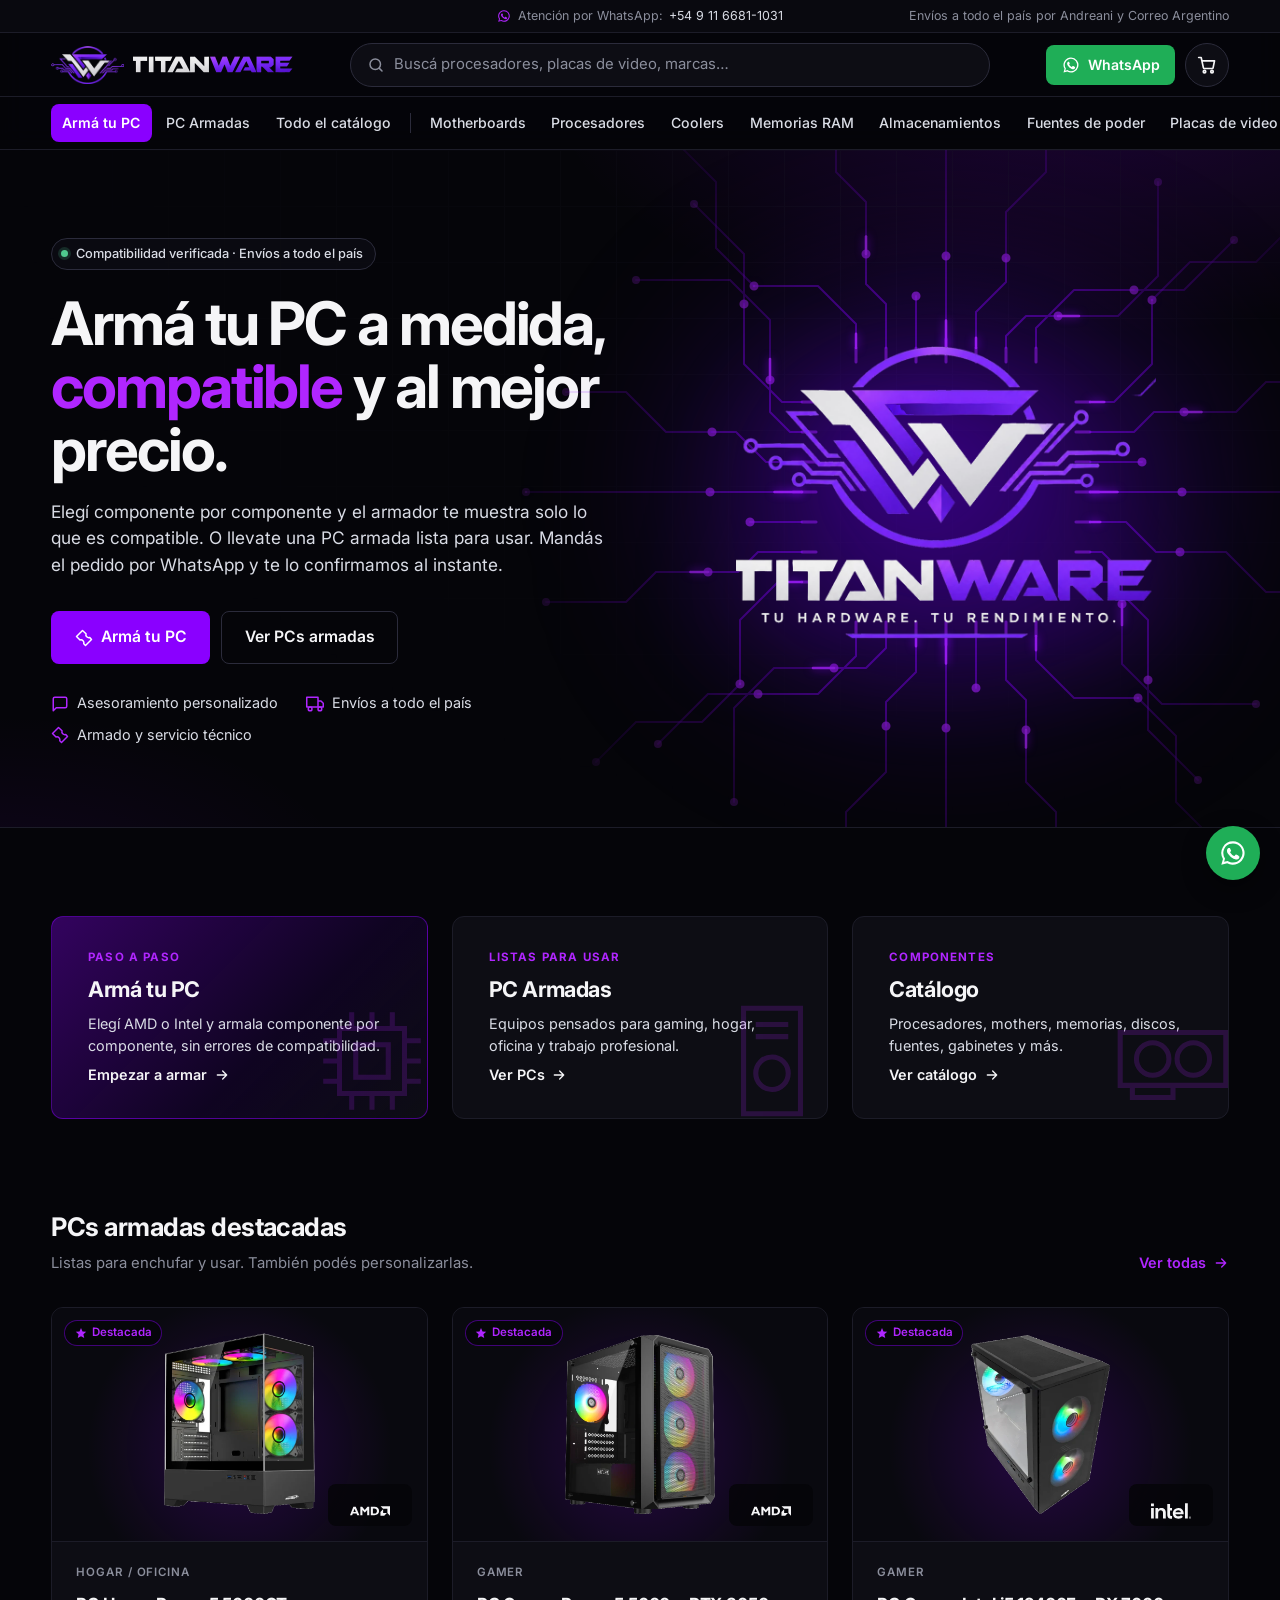
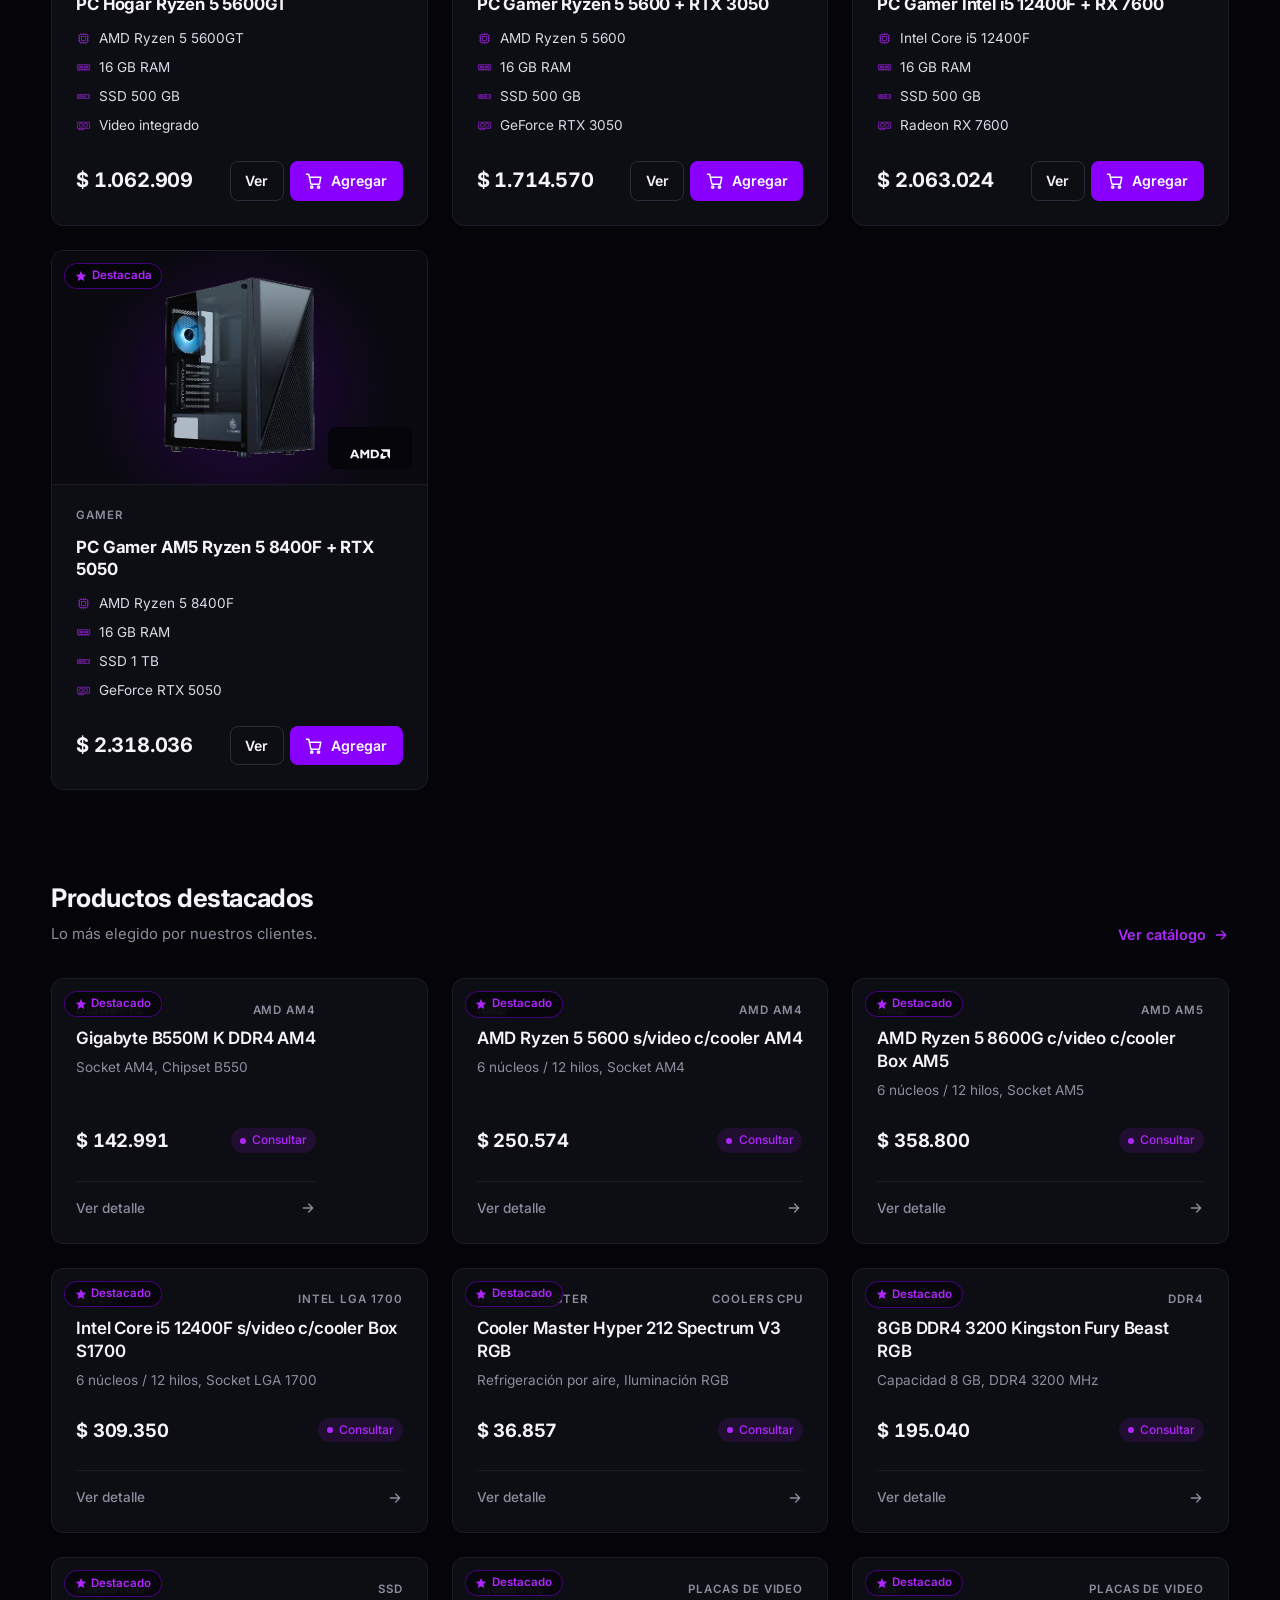
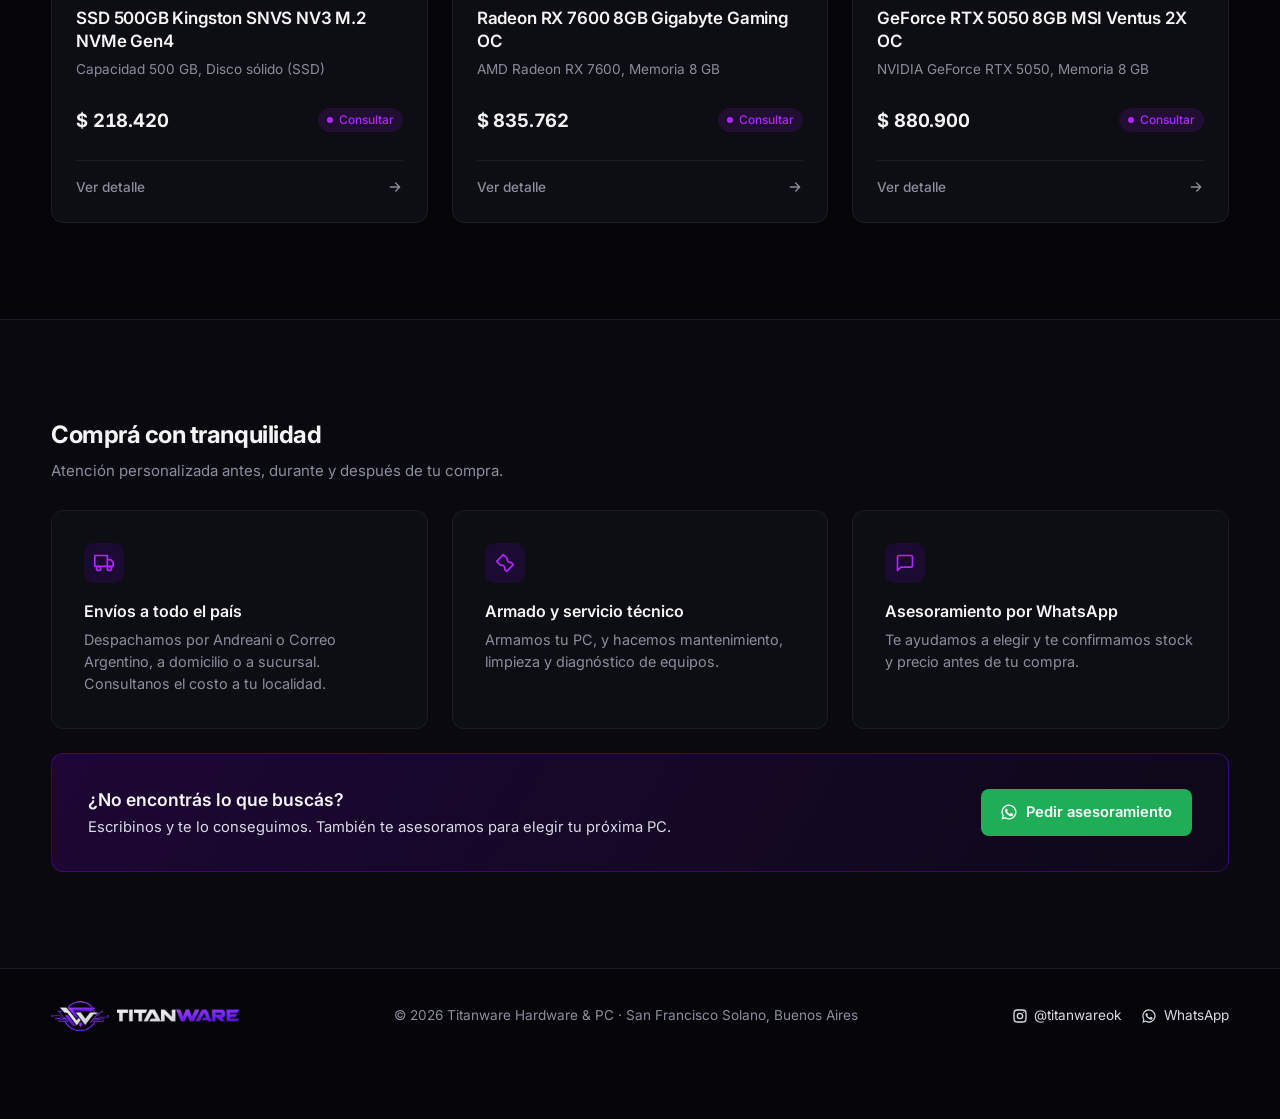
==== commit ab38c6dd: "Inicio: el circuito detrás del logo llega más lejos Co-Authored-By: Claude Opus 5.5 <noreply@anthrop" ====
--- a/index.html
+++ b/index.html
@@ -74,10 +74,10 @@
           </ul>
         </div>
         <div class="hero-visual" aria-hidden="true">
-          <svg class="circuit" viewBox="0 0 500 500">
+          <svg class="circuit" viewBox="-250 -250 1000 1000">
             <defs>
-              <radialGradient id="fade"><stop offset=".5" stop-color="#fff"/><stop offset="1" stop-color="#fff" stop-opacity="0"/></radialGradient>
-              <mask id="fadeMask"><rect width="500" height="500" fill="url(#fade)"/></mask>
+              <radialGradient id="fade"><stop offset=".3" stop-color="#fff"/><stop offset=".62" stop-color="#fff" stop-opacity=".55"/><stop offset="1" stop-color="#fff" stop-opacity="0"/></radialGradient>
+              <mask id="fadeMask"><rect x="-250" y="-250" width="1000" height="1000" fill="url(#fade)"/></mask>
               <g id="side">
                 <path class="cz-pin" d="M160 120v-14M190 120v-14M220 120v-14M250 120v-14M280 120v-14M310 120v-14M340 120v-14"/>
                 <path class="cz-trace" d="M160 106V82l-38-38H58M190 106V62l-20-20V12M220 106V54M250 106V14M280 106V70l30-30V16M310 106V94l20-20h32M340 106V86l38-38h60"/>
@@ -85,6 +85,11 @@
                 <path class="cz-flow" pathLength="100" d="M160 106V82l-38-38H58"/>
                 <path class="cz-flow f2" pathLength="100" d="M280 106V70l30-30V16"/>
                 <path class="cz-flow f3" pathLength="100" d="M250 106V14"/>
+                <path class="cz-trace far" d="M58 44L20 6v-66l-40-40M170 12v-52l-30-30v-80M250 14v-184M310 16v-46l40-40v-60M362 74h60l40-40v-94M438 48h50l50-50"/>
+                <path class="cz-pad far" d="M-20 -100h.01M140 -150h.01M250 -170h.01M350 -130h.01M462 -60h.01M538 -2h.01"/>
+                <path class="cz-flow far" pathLength="100" d="M250 106V-170"/>
+                <path class="cz-flow far f2" pathLength="100" d="M362 74h60l40-40v-94"/>
+                <path class="cz-flow far f3" pathLength="100" d="M170 12v-52l-30-30v-80"/>
               </g>
             </defs>
             <g mask="url(#fadeMask)">
@@ -159,7 +164,6 @@
       <div class="page-head">
         <div class="crumbs"><a href="#/">Inicio</a> / Armá tu PC</div>
         <h1>Armá tu PC</h1>
-        <p id="bIntro">Elegí la marca del procesador y el armador te va mostrando solo los componentes compatibles con lo que vas eligiendo. Cuando esté lista, la agregás al carrito y nos mandás el pedido por WhatsApp.</p>
       </div>
       <div id="builder"></div>
     </div>
--- a/assets/css/site.css
+++ b/assets/css/site.css
@@ -45,7 +45,10 @@
 
 /* Header */
 .topbar { background: var(--bg-2); border-bottom: 1px solid var(--line); font-size: .78rem; color: var(--muted); }
-.topbar .wrap { display: flex; flex-wrap: wrap; justify-content: space-between; gap: .3rem 1.5rem; padding-block: .4rem; }
+.topbar .wrap { display: grid; grid-template-columns: minmax(0, 1fr) auto minmax(0, 1fr); align-items: center; gap: .3rem 1.5rem; padding-block: .4rem; }
+.topbar .wrap > span:first-child { grid-column: 2; }
+.topbar .wrap > span:last-child { grid-column: 3; justify-self: end; display: block; min-width: 0; max-width: 100%; white-space: nowrap; overflow: hidden; text-overflow: ellipsis; }
+@media (max-width: 900px) { .topbar .wrap > span:last-child { display: none; } }
 .topbar span { display: inline-flex; align-items: center; gap: .4rem; }
 .topbar svg { width: 14px; height: 14px; color: var(--violet-soft); }
 .topbar a { color: var(--text-2); text-decoration: none; }
@@ -170,7 +173,7 @@
   width: min(100%, 500px); aspect-ratio: 1; display: grid; place-items: center;
 }
 .hero-visual > * { grid-area: 1 / 1; }
-.circuit { width: 100%; height: 100%; overflow: visible; }
+.circuit { width: 200%; height: 200%; margin: -50%; overflow: visible; pointer-events: none; }
 .cz-pin, .cz-trace { fill: none; stroke: rgba(138, 0, 255, .5); stroke-width: 2; stroke-linecap: round; stroke-linejoin: round; }
 .cz-pin { stroke: rgba(176, 38, 255, .55); stroke-width: 3; }
 .cz-pad { fill: none; stroke: rgba(176, 38, 255, .7); stroke-width: 9; stroke-linecap: round; }
@@ -185,8 +188,13 @@
 .cz-chip { fill: rgba(13, 13, 20, .85); stroke: rgba(138, 0, 255, .55); stroke-width: 1.5; }
 .cz-chip-in { fill: none; stroke: rgba(138, 0, 255, .22); stroke-width: 1; stroke-dasharray: 4 6; }
 .cz-dot { fill: rgba(176, 38, 255, .6); }
+.cz-trace.far { stroke: rgba(138, 0, 255, .38); }
+.cz-pad.far { stroke: rgba(176, 38, 255, .5); stroke-width: 8; }
+.cz-flow.far { animation-duration: 4.6s; }
+.cz-flow.far.f2 { animation-duration: 5.2s; animation-delay: -1.7s; }
+.cz-flow.far.f3 { animation-duration: 4.1s; animation-delay: -3s; }
 @keyframes flow { to { stroke-dashoffset: 0; } }
-.glow { width: 70%; height: 55%; border-radius: 50%; background: rgba(91, 0, 214, .35); filter: blur(70px); }
+.glow { width: 95%; height: 75%; border-radius: 50%; background: rgba(91, 0, 214, .38); filter: blur(90px); }
 .hero-logo {
   position: relative; width: 84%; height: auto;
   filter: drop-shadow(0 16px 50px rgba(91, 0, 214, .5));
@@ -527,72 +535,12 @@
 .modal-actions { display: grid; grid-template-columns: 1fr 1fr; gap: .5rem; }
 .modal-actions .btn.wa { grid-column: 1 / -1; }
 
-/* Armador de PC */
-.platforms { display: grid; grid-template-columns: repeat(2, minmax(0, 1fr)); gap: 1rem; max-width: 900px; margin: 1.5rem 0 3rem; }
-.plat {
-  display: grid; place-items: center; gap: .8rem; padding: 2.5rem 1rem; cursor: pointer; text-align: center; color: var(--text);
-  background: var(--surface); border: 1px solid var(--line-2); border-radius: var(--radius); transition: border-color .2s, transform .2s, background .2s;
-}
-.plat:hover { border-color: var(--violet); transform: translateY(-3px); background: radial-gradient(circle at 50% 40%, rgba(138, 0, 255, .18), transparent 70%), var(--surface); }
-.plat .t-logo { width: 150px; aspect-ratio: 16 / 9; }
-.plat:hover .t-logo { background: var(--violet-soft); }
-.plat span { color: var(--muted); font-size: .88rem; }
-.b-steps { display: flex; gap: .35rem; overflow-x: auto; scrollbar-width: none; padding: .25rem 0 1rem; }
-.b-steps::-webkit-scrollbar { display: none; }
-.b-step {
-  flex: none; display: flex; align-items: center; gap: .55rem; padding: .5rem .8rem .5rem .55rem; cursor: pointer; text-align: left;
-  border: 1px solid var(--line); border-radius: var(--radius-sm); background: var(--surface); color: var(--text-2); font-size: .82rem; font-weight: 500;
-}
-.b-step .n { width: 30px; height: 30px; border-radius: 8px; display: grid; place-items: center; background: var(--bg-2); color: var(--muted); }
-.b-step .n svg { width: 20px; height: 20px; }
-.b-step:hover { border-color: var(--line-2); color: var(--text); }
-.b-step.done { color: var(--text); }
-.b-step.done .n { background: var(--violet-tint); color: var(--violet-soft); }
-.b-step[aria-current="step"] { border-color: var(--violet); background: var(--violet-tint); color: var(--text); }
-.b-step[aria-current="step"] .n { background: var(--violet); color: #fff; }
-.b-step em { font-style: normal; font-size: .68rem; color: var(--muted); display: block; line-height: 1.1; }
-.b-layout { display: grid; grid-template-columns: minmax(0, 1fr) 380px; gap: 2.25rem; align-items: start; padding-bottom: 4rem; }
-.b-head { display: flex; flex-wrap: wrap; align-items: end; justify-content: space-between; gap: .75rem 1rem; margin-bottom: 1rem; }
-.b-head h2 { margin: 0; font-size: 1.35rem; font-weight: 700; letter-spacing: -.02em; }
-.b-head h2 small { display: block; font-size: .72rem; letter-spacing: .1em; text-transform: uppercase; color: var(--violet-soft); margin-bottom: .2rem; }
-.b-head p { margin: .25rem 0 0; color: var(--muted); font-size: .88rem; max-width: 70ch; }
-.b-tools { display: flex; gap: .5rem; flex-wrap: wrap; }
-.b-tools .hsearch { margin: 0; min-width: 220px; }
+/* Armador de PC: avisos */
+
 .b-note { display: flex; gap: .6rem; align-items: center; flex-wrap: wrap; padding: .75rem 1rem; margin-bottom: 1rem; border-radius: var(--radius-sm); font-size: .88rem; background: var(--violet-tint); border: 1px solid rgba(138, 0, 255, .35); color: var(--text-2); }
 .b-note svg { width: 18px; height: 18px; color: var(--violet-soft); }
 .b-note .btn { margin-left: auto; }
-.opt-grid { display: grid; gap: 1.1rem; grid-template-columns: repeat(auto-fill, minmax(240px, 1fr)); }
-.opt {
-  position: relative; display: flex; flex-direction: column; overflow: hidden; text-align: left; cursor: pointer; padding: 0; color: var(--text);
-  background: var(--surface); border: 1px solid var(--line); border-radius: var(--radius); transition: border-color .15s, transform .15s;
-}
-.opt:hover { border-color: var(--line-2); transform: translateY(-2px); }
-.opt .thumb { aspect-ratio: 16 / 9; }
-.opt .thumb .t-logo { width: 46%; }
-.opt .t-word { font-size: 1rem; }
-.opt-body { padding: 1rem 1.1rem 1.1rem; display: flex; flex-direction: column; gap: .35rem; flex: 1; }
-.opt-body h4 { margin: 0; font-size: .9rem; font-weight: 600; line-height: 1.3; }
-.opt-body p { margin: 0; font-size: .78rem; color: var(--muted); }
-.opt-foot { margin-top: auto; padding-top: .55rem; display: flex; align-items: center; justify-content: space-between; gap: .5rem; }
-.opt-foot .price { font-size: 1rem; }
-.opt .pick { font-size: .78rem; font-weight: 600; color: var(--violet-soft); display: inline-flex; align-items: center; gap: .3rem; }
-.opt .pick svg { width: 14px; height: 14px; }
-.opt.sel { border-color: var(--violet); box-shadow: 0 0 0 1px var(--violet) inset; }
-.opt.sel .pick { color: #fff; background: var(--violet); padding: .15rem .5rem; border-radius: 999px; }
-.b-side { position: sticky; top: calc(var(--header-h) + 1rem); background: var(--surface); border: 1px solid var(--line-2); border-radius: var(--radius); overflow: hidden; }
-.b-side-head { display: flex; justify-content: space-between; align-items: center; padding: .9rem 1.1rem; border-bottom: 1px solid var(--line); }
-.b-side-head h3 { margin: 0; font-size: 1rem; }
-.b-side-head button { background: none; border: 0; color: var(--muted); cursor: pointer; font-size: .8rem; text-decoration: underline; }
-.b-side-head button:hover { color: var(--off); }
-.sum-list { list-style: none; margin: 0; padding: .2rem 0; max-height: calc(100vh - var(--header-h) - 380px); min-height: 180px; overflow: auto; }
-.sum-row { display: grid; grid-template-columns: 1fr auto auto; align-items: start; gap: .15rem .5rem; padding: .5rem .8rem .5rem 1.1rem; border-bottom: 1px solid var(--line); font-size: .84rem; }
-.sum-row:last-child { border-bottom: 0; }
-.sum-row .lbl { grid-column: 1 / -1; display: flex; justify-content: space-between; font-size: .7rem; font-weight: 700; letter-spacing: .08em; text-transform: uppercase; color: var(--muted); }
-.sum-row .lbl button { background: none; border: 0; padding: 0; color: var(--violet-soft); letter-spacing: 0; text-transform: none; font-weight: 600; font-size: .75rem; cursor: pointer; }
-.sum-row .it { color: var(--text); line-height: 1.3; }
-.sum-row .it.none { color: var(--muted); font-style: italic; }
-.sum-row .pr { font-weight: 600; font-variant-numeric: tabular-nums; white-space: nowrap; text-align: right; }
-.sum-row .ctl { grid-column: 1 / -1; display: flex; align-items: center; gap: .4rem; margin-top: .2rem; }
+
 .qty { display: inline-flex; align-items: center; border: 1px solid var(--line-2); border-radius: 999px; overflow: hidden; }
 .qty button { width: 26px; height: 26px; display: grid; place-items: center; background: none; border: 0; color: var(--text); cursor: pointer; }
 .qty button:hover { background: var(--surface-2); }
@@ -602,26 +550,9 @@
 .icon-btn { width: 26px; height: 26px; display: grid; place-items: center; background: none; border: 1px solid transparent; border-radius: 50%; color: var(--muted); cursor: pointer; }
 .icon-btn:hover { color: var(--off); border-color: var(--line-2); }
 .icon-btn svg { width: 14px; height: 14px; }
-.b-issues { padding: .6rem 1.1rem; border-top: 1px solid var(--line); display: grid; gap: .35rem; font-size: .8rem; }
-.b-issues div { display: flex; gap: .45rem; align-items: flex-start; }
-.b-issues svg { width: 15px; height: 15px; margin-top: .1rem; flex: none; }
-.b-issues .falta { color: var(--muted); }
-.b-issues .error { color: var(--off); }
-.b-issues .aviso { color: var(--warn); }
-.b-issues .ok { color: var(--ok); }
-.b-power { display: flex; align-items: center; gap: .5rem; padding: .6rem 1.1rem; border-top: 1px solid var(--line); font-size: .8rem; color: var(--text-2); }
-.b-power svg { width: 16px; height: 16px; color: var(--violet-soft); }
-.b-total { padding: 1rem 1.1rem 1.1rem; border-top: 1px solid var(--line-2); background: var(--bg-2); display: grid; gap: .6rem; }
-.b-total .row { display: flex; justify-content: space-between; align-items: baseline; }
-.b-total .row span { color: var(--muted); font-size: .85rem; }
-.b-total .row strong { font-size: 1.5rem; font-variant-numeric: tabular-nums; letter-spacing: -.01em; }
+
 .btn:disabled { opacity: .45; cursor: not-allowed; }
-.b-nav { display: flex; justify-content: space-between; gap: .5rem; margin-top: 1.25rem; }
-.b-mobile-bar { display: none; }
-.skip-card { display: grid; place-content: center; gap: .4rem; text-align: center; min-height: 200px; padding: 1.5rem; border: 1px dashed var(--line-2); border-radius: var(--radius); color: var(--muted); font-size: .85rem; cursor: pointer; background: transparent; }
-.skip-card:hover { border-color: var(--violet); color: var(--text); }
-.skip-card.sel { border-style: solid; border-color: var(--violet); color: var(--text-2); background: var(--violet-tint); }
-.skip-card strong { color: var(--text); font-size: .95rem; }
+
 .b-empty { grid-column: 1 / -1; padding: 2.5rem 1rem; text-align: center; color: var(--muted); border: 1px dashed var(--line-2); border-radius: var(--radius); }
 
 /* Carrito vacío */
@@ -643,26 +574,9 @@
 .toast button { flex: none; background: var(--violet); color: #fff; border: 0; border-radius: 999px; padding: .35rem .8rem; font-weight: 600; font-size: .8rem; cursor: pointer; }
 
 .modal-body .add-row { display: grid; grid-template-columns: 1fr 1fr; gap: .5rem; }
-
-@media (max-width: 1200px) {
-  .b-layout { grid-template-columns: minmax(0, 1fr) 320px; }
-}
 @media (max-width: 1000px) {
   .tiles { grid-template-columns: 1fr; }
   .tile { min-height: 150px; }
-  .b-layout { grid-template-columns: 1fr; }
-  .b-side {
-    position: fixed; left: 0; right: 0; bottom: 0; top: auto; z-index: 25; border-radius: 16px 16px 0 0; max-height: 82vh;
-    display: flex; flex-direction: column; transform: translateY(calc(100% - 64px)); transition: transform .3s; box-shadow: var(--shadow-lg);
-  }
-  .b-side.open { transform: none; }
-  .b-side .sum-list { max-height: none; flex: 1; }
-  .b-mobile-bar { display: flex; align-items: center; justify-content: space-between; gap: .75rem; height: 64px; padding: 0 1.1rem; border-bottom: 1px solid var(--line); cursor: pointer; flex: none; }
-  .b-mobile-bar strong { font-size: 1.15rem; display: block; }
-  .b-mobile-bar span { font-size: .75rem; color: var(--muted); }
-  .b-layout { padding-bottom: 6rem; }
-  body.building .wa-float { bottom: 5.5rem; }
-  body.building footer { padding-bottom: 6rem; }
 }
 @media (max-width: 640px) {
   .topbar .wrap span:not(:first-child) { display: none; }
@@ -671,152 +585,32 @@
   .hsearch { order: 3; flex-basis: 100%; max-width: none; }
   .hactions { margin-left: auto; }
   :root { --header-h: 160px; }
-  .platforms { grid-template-columns: 1fr; }
-  .plat { padding: 1.75rem 1rem; }
-  .opt-grid { grid-template-columns: repeat(auto-fill, minmax(150px, 1fr)); gap: .6rem; }
-  .opt-body p { display: none; }
   .pc-grid { grid-template-columns: 1fr; }
   .modal-actions { grid-template-columns: 1fr; }
-  .b-tools, .b-tools .hsearch { width: 100%; min-width: 0; }
 }
 a.cat { text-decoration: none; }
-.opt .badge svg { width: 12px; height: 12px; }
-.sum-row .icon-btn { margin-top: -.15rem; }
+
 @media (max-width: 640px) { .brand-emblem { height: 32px; } .brand-word { height: 14px; } }
 #homePcs { grid-template-columns: repeat(auto-fit, minmax(330px, 1fr)); }
 @media (max-width: 640px) { #homePcs { grid-template-columns: 1fr; } }
 
-/* ---------- Armador: panel y pasos más completos ---------- */
-.b-title { display: flex; gap: 1rem; align-items: center; }
-.b-ico { width: 52px; height: 52px; flex: none; border-radius: 14px; display: grid; place-items: center; color: #fff;
-  background: linear-gradient(135deg, var(--violet), #5B00D6); box-shadow: 0 8px 24px rgba(138, 0, 255, .35); }
-.b-ico svg { width: 30px; height: 30px; }
-.b-filters { display: flex; flex-wrap: wrap; align-items: center; gap: .45rem; margin: 0 0 1.1rem; font-size: .8rem; color: var(--muted); }
-.b-filters > svg { width: 16px; height: 16px; color: var(--ok); }
-.b-filters b { font-weight: 600; color: var(--text-2); background: var(--surface); border: 1px solid var(--line-2); border-radius: 999px; padding: .2rem .65rem; }
-.b-filters em { font-style: normal; margin-left: auto; color: var(--text-2); font-weight: 600; }
-.opt-brand { font-size: .68rem; font-weight: 700; letter-spacing: .1em; text-transform: uppercase; color: var(--violet-soft); }
-.opt-chips { display: flex; flex-wrap: wrap; gap: .3rem; margin-top: .15rem; }
-.opt-chips span { font-size: .7rem; color: var(--text-2); background: var(--bg-2); border: 1px solid var(--line); border-radius: 6px; padding: .12rem .45rem; }
-.opt.sel { box-shadow: 0 0 0 1px var(--violet) inset, 0 0 32px rgba(138, 0, 255, .22); }
-
-.b-side { background: linear-gradient(180deg, rgba(138, 0, 255, .08), transparent 200px), var(--surface); box-shadow: var(--shadow); }
-.b-side-head { padding: 1rem 1.1rem; gap: .75rem; }
-.b-side-head .t { display: flex; align-items: center; gap: .75rem; }
-.plat-logo { width: 46px; height: 46px; border-radius: 12px; background: var(--bg-2); border: 1px solid var(--line-2); display: grid; place-items: center; }
-.plat-logo .t-logo { width: 34px; aspect-ratio: 16 / 10; }
-.b-side-head h3 { font-size: 1.1rem; line-height: 1.1; }
-.b-side-head .st { display: inline-flex; align-items: center; gap: .3rem; font-size: .74rem; font-weight: 600; margin-top: .2rem; }
-.b-side-head .st svg { width: 13px; height: 13px; }
-.b-side-head .st.ok { color: var(--ok); } .b-side-head .st.wait { color: var(--warn); } .b-side-head .st.bad { color: var(--off); }
-.b-prog { padding: .75rem 1.1rem .85rem; border-bottom: 1px solid var(--line); }
-.b-prog div { display: flex; justify-content: space-between; font-size: .75rem; color: var(--muted); margin-bottom: .45rem; }
-.b-prog strong { color: var(--text); font-weight: 600; }
-.b-prog i, .b-power i { display: block; height: 6px; border-radius: 99px; background: var(--bg-2); overflow: hidden; }
-.b-prog b, .b-power b { display: block; height: 100%; border-radius: inherit; background: linear-gradient(90deg, #5B00D6, var(--violet-soft)); transition: width .4s; }
-.sum-list { max-height: calc(100vh - var(--header-h) - 470px); min-height: 220px; padding: .35rem 0; }
-.sum-row { grid-template-columns: 48px minmax(0, 1fr); gap: .75rem; padding: .55rem .9rem .55rem 1.1rem; align-items: center; border-bottom: 0; position: relative; }
-.sum-row.cur { background: var(--violet-tint); }
-.sum-row.cur::before { content: ""; position: absolute; left: 0; top: 8px; bottom: 8px; width: 3px; border-radius: 0 3px 3px 0; background: var(--violet); }
-.s-ico { position: relative; width: 48px; height: 48px; border-radius: 10px; display: grid; place-items: center; cursor: pointer; padding: 0;
-  background: var(--bg-2); border: 1px dashed var(--line-2); color: var(--muted); }
-.s-ico > * { grid-area: 1 / 1; }
-.s-ico > svg { width: 26px; height: 26px; }
-.s-ico > img { width: 100%; height: 100%; object-fit: contain; padding: 4px; border-radius: 10px; }
-.s-ico.ph { background: var(--bg-2); border-style: solid; border-color: var(--line-2); }
-.sum-row.done .s-ico { border-style: solid; }
-.sum-row.done .s-ico:not(.ph) { color: var(--violet-soft); background: var(--violet-tint); border-color: rgba(138, 0, 255, .35); }
-.s-ico .t-bg { display: none; }
-.s-ico .t-logo { width: 34px; aspect-ratio: 16 / 10; }
-.s-ico .t-word { font-size: .5rem; }
-.s-ico i { position: absolute; right: -5px; bottom: -5px; width: 18px; height: 18px; border-radius: 50%; background: var(--violet); color: #fff; display: grid; place-items: center; border: 2px solid var(--surface); }
-.s-ico i svg { width: 10px; height: 10px; }
-.sum-row.need .s-ico { color: var(--text-2); }
-.sum-row.opt .s-ico { opacity: .55; }
-.s-body { min-width: 0; display: grid; gap: .2rem; }
-.sum-row .lbl { align-items: center; gap: .4rem; }
-.sum-row .lbl small { font-size: .62rem; letter-spacing: .06em; padding: .05rem .4rem; border-radius: 99px; background: var(--bg-2); color: var(--muted); }
-.sum-row .lbl button { margin-left: auto; }
-.s-item { display: grid; grid-template-columns: minmax(0, 1fr) auto auto; align-items: center; gap: .1rem .4rem; }
-.s-item .it { font-size: .83rem; overflow: hidden; text-overflow: ellipsis; white-space: nowrap; }
-.s-item .it.none { font-size: .8rem; }
-.s-item .pr { font-size: .82rem; }
-.s-item .ctl { grid-column: 1 / -1; }
-.sum-row .icon-btn { margin-top: 0; width: 24px; height: 24px; }
-
-.b-compat { border-top: 1px solid var(--line); }
-.b-compat summary { list-style: none; display: flex; justify-content: space-between; align-items: center; padding: .7rem 1.1rem; cursor: pointer; font-size: .84rem; font-weight: 600; }
-.b-compat summary::-webkit-details-marker { display: none; }
-.b-compat summary span { display: inline-flex; align-items: center; gap: .45rem; }
-.b-compat summary svg { width: 16px; height: 16px; color: var(--ok); }
-.b-compat summary em { font-style: normal; color: var(--muted); font-size: .78rem; }
-.b-compat summary em::after { content: " ▾"; }
-.b-compat[open] summary em::after { content: " ▴"; }
-.b-compat ul, .check-grid { list-style: none; margin: 0; padding: 0 1.1rem .7rem; display: grid; gap: .45rem; }
-.b-compat li, .check-grid li { display: flex; gap: .55rem; align-items: flex-start; font-size: .78rem; color: var(--muted); }
-.b-compat li strong, .check-grid li strong { display: block; color: var(--text-2); font-weight: 600; font-size: .8rem; }
+/* ---------- Armador: chequeos de compatibilidad del resumen ---------- */
+
+.check-grid { list-style: none; margin: 0; padding: 0 1.1rem .7rem; display: grid; gap: .45rem; }
+.check-grid li { display: flex; gap: .55rem; align-items: flex-start; font-size: .78rem; color: var(--muted); }
+.check-grid li strong { display: block; color: var(--text-2); font-weight: 600; font-size: .8rem; }
 .dot { width: 18px; height: 18px; flex: none; border-radius: 50%; display: grid; place-items: center; border: 1.5px dashed var(--line-2); margin-top: .1rem; }
 .dot svg { width: 11px; height: 11px; }
 li.ok .dot { background: rgba(79, 201, 142, .15); border: 0; color: var(--ok); }
 li.bad .dot { background: rgba(224, 113, 127, .15); border: 0; color: var(--off); }
 li.bad, li.bad strong { color: var(--off) !important; }
-.b-compat .aviso { display: flex; gap: .45rem; margin: 0; padding: 0 1.1rem .7rem; font-size: .78rem; color: var(--warn); }
-.b-compat .aviso svg { width: 15px; height: 15px; flex: none; }
-.b-power { display: grid; gap: .45rem; padding: .75rem 1.1rem .85rem; }
-.b-power .row { display: flex; justify-content: space-between; align-items: center; font-size: .8rem; }
-.b-power .row span { display: inline-flex; align-items: center; gap: .4rem; color: var(--text-2); }
-.b-power .row strong { font-variant-numeric: tabular-nums; }
-.b-power i.hot b { background: linear-gradient(90deg, var(--warn), var(--off)); }
-.b-power small { font-size: .72rem; color: var(--muted); }
-.b-total .row span small { display: block; font-size: .72rem; }
-.b-total .fine { display: flex; align-items: center; justify-content: center; gap: .4rem; margin: -.1rem 0 .1rem; font-size: .75rem; color: var(--muted); }
-.b-total .fine svg { width: 14px; height: 14px; color: var(--violet-soft); }
+
 .sum-grid { display: grid; grid-template-columns: minmax(0, 1.6fr) minmax(240px, 1fr); gap: 1.25rem; align-items: start; }
 .check-grid { padding: 1rem 1.1rem; border: 1px solid var(--line); border-radius: var(--radius-sm); background: var(--surface); gap: .7rem; }
 @media (max-width: 1000px) {
-  .sum-list { min-height: 0; }
   .sum-grid { grid-template-columns: 1fr; }
-  .b-side { overflow: auto; }
-}
-@media (max-width: 640px) {
-  .b-ico { width: 42px; height: 42px; } .b-ico svg { width: 24px; height: 24px; }
-  .b-filters em { margin-left: 0; }
-}
-@media (min-width: 1001px) {
-  .b-side { max-height: calc(100vh - var(--header-h) - 2rem); overflow-y: auto; scrollbar-width: thin; }
-  .b-side .sum-list { max-height: none; min-height: 0; overflow: visible; }
-  .b-side .b-total { position: sticky; bottom: 0; z-index: 1; }
-}
-.b-head > .b-title { min-width: 0; flex: 1 1 320px; }
-.b-title > div { min-width: 0; }
-.b-main { min-width: 0; }
-@media (max-width: 1000px) { .b-side .sum-list { flex: none; overflow: visible; } }
-
-/* ---------- Armador: pasos en cuadrícula al costado ---------- */
-.b-layout { grid-template-columns: 250px minmax(0, 1fr) 360px; gap: 1.75rem; }
-.b-rail { position: sticky; top: calc(var(--header-h) + 1rem); display: grid; gap: .75rem; align-content: start; }
-.b-rail-head { display: flex; justify-content: space-between; align-items: baseline; font-size: .72rem; font-weight: 700; letter-spacing: .1em; text-transform: uppercase; color: var(--muted); }
-.b-rail-head strong { color: var(--violet-soft); letter-spacing: 0; font-size: .8rem; }
-.b-rail .b-steps { display: grid; grid-template-columns: 1fr 1fr; gap: .5rem; overflow: visible; padding: 0; }
-.b-rail .b-step { flex-direction: column; align-items: flex-start; gap: .55rem; padding: .7rem .7rem .65rem; min-height: 96px; border-radius: var(--radius-sm); position: relative; }
-.b-rail .b-step .n { width: 36px; height: 36px; border-radius: 10px; position: relative; }
-.b-rail .b-step .n svg { width: 24px; height: 24px; }
-.b-rail .b-step .n i { position: absolute; right: -5px; top: -5px; width: 17px; height: 17px; border-radius: 50%; background: var(--ok); color: #050509; display: grid; place-items: center; }
-.b-rail .b-step .n i svg { width: 10px; height: 10px; }
-.b-rail .b-step .t { display: grid; gap: .1rem; min-width: 0; }
-.b-rail .b-step b { font-weight: 600; font-size: .8rem; line-height: 1.2; color: var(--text); }
-.b-rail .b-step em { font-size: .7rem; }
-.b-rail .b-step.done em { color: var(--ok); }
-.b-rail .b-step.opt { border-style: dashed; }
-.b-rail .b-step.sum { grid-column: 1 / -1; flex-direction: row; align-items: center; min-height: 0; }
-.b-redo { display: inline-flex; align-items: center; justify-content: center; gap: .45rem; width: 100%; padding: .7rem .9rem; cursor: pointer;
-  border-radius: var(--radius-sm); border: 1px solid rgba(224, 113, 127, .55); background: rgba(224, 113, 127, .1); color: #f3a4ae; font: inherit; font-weight: 600; font-size: .85rem; transition: background .15s, color .15s; }
-.b-redo svg { width: 16px; height: 16px; }
-.b-redo:hover { background: var(--off); border-color: var(--off); color: #fff; }
-.b-redo.sm { width: auto; padding: .4rem .7rem; font-size: .78rem; text-decoration: none; }
-.b-side-head button.b-redo { color: #f3a4ae; text-decoration: none; }
-.b-side-head button.b-redo:hover { color: #fff; }
-.b-total .fine.lock { color: var(--warn); margin: -.2rem 0 0; }
+}
+
 
 /* Elegir cuántas memorias */
 .qty-bar { display: flex; flex-wrap: wrap; align-items: center; gap: .75rem 1rem; padding: .8rem 1rem; margin-bottom: 1rem; border-radius: var(--radius-sm);
@@ -835,25 +629,6 @@
 .q-pick button[aria-pressed="true"] { background: var(--violet); border-color: var(--violet); color: #fff; }
 .q-pick button[aria-pressed="true"] small { color: rgba(255, 255, 255, .8); }
 
-@media (max-width: 1450px) {
-  .b-layout { grid-template-columns: 220px minmax(0, 1fr) 330px; gap: 1.25rem; }
-  .opt-grid { grid-template-columns: repeat(auto-fill, minmax(210px, 1fr)); }
-}
-@media (max-width: 1250px) {
-  .b-layout { grid-template-columns: minmax(0, 1fr) 330px; }
-  .b-rail { grid-column: 1 / -1; position: static; }
-  .b-rail-head { display: none; }
-  .b-rail .b-steps { display: flex; overflow-x: auto; scrollbar-width: none; gap: .4rem; }
-  .b-rail .b-step { flex: none; flex-direction: row; align-items: center; min-height: 0; padding: .5rem .8rem .5rem .55rem; }
-  .b-rail .b-step .n { width: 30px; height: 30px; }
-  .b-rail .b-step .n svg { width: 20px; height: 20px; }
-  .b-rail .b-step.sum { grid-column: auto; }
-  .b-rail .b-redo { display: none; }
-}
-@media (max-width: 1000px) {
-  .b-layout { grid-template-columns: 1fr; }
-}
-
 /* ---------- Ofertas ---------- */
 .offer-tag { position: absolute; right: .75rem; top: .75rem; z-index: 2; display: grid; justify-items: center; line-height: 1; padding: .45rem .55rem .4rem;
   border-radius: 10px; background: linear-gradient(135deg, #ff3d6e, #ff7a3d); color: #fff; font-weight: 800; font-size: 1rem; box-shadow: 0 6px 18px rgba(255, 61, 110, .4); }
@@ -868,15 +643,6 @@
 .mainnav a.offer-link[aria-current] { color: #fff; background: linear-gradient(135deg, #ff3d6e, #ff7a3d); }
 
 /* ---------- Tu pedido ---------- */
-.o-steps { list-style: none; margin: 0 0 1.75rem; padding: 0; display: flex; flex-wrap: wrap; gap: .5rem 0; align-items: center; }
-.o-steps li { display: flex; align-items: center; gap: .55rem; font-size: .88rem; color: var(--muted); font-weight: 500; }
-.o-steps li + li::before { content: ""; width: clamp(1.5rem, 5vw, 4.5rem); height: 1px; background: var(--line-2); margin: 0 .75rem; }
-.o-steps span { width: 30px; height: 30px; border-radius: 50%; display: grid; place-items: center; font-size: .8rem; font-weight: 700; background: var(--surface); border: 1px solid var(--line-2); }
-.o-steps span svg { width: 14px; height: 14px; }
-.o-steps li.cur { color: var(--text); font-weight: 600; }
-.o-steps li.cur span { background: var(--violet); border-color: var(--violet); color: #fff; box-shadow: 0 0 0 4px var(--violet-tint); }
-.o-steps li.done { color: var(--text-2); }
-.o-steps li.done span { background: var(--violet-tint); border-color: rgba(138, 0, 255, .45); color: var(--violet-soft); }
 .o-layout { display: grid; grid-template-columns: minmax(0, 1fr) 400px; gap: 1.75rem; align-items: start; padding-bottom: 4rem; }
 .o-card { background: var(--surface); border: 1px solid var(--line); border-radius: var(--radius); padding: 1.5rem; display: grid; gap: 1.1rem; }
 .o-head { display: flex; justify-content: space-between; align-items: start; gap: 1rem; }
@@ -895,29 +661,11 @@
 .o-it details ul { margin: .3rem 0 0; padding-left: 1rem; }
 .o-off { justify-self: start; font-size: .72rem; font-weight: 600; padding: .15rem .5rem; border-radius: 6px; color: #ff9aac; background: rgba(255, 61, 110, .12); border: 1px solid rgba(255, 61, 110, .35); }
 .o-pr { font-weight: 700; text-align: right; font-variant-numeric: tabular-nums; white-space: nowrap; }
-.o-grid { display: grid; grid-template-columns: 1fr 1fr; gap: .9rem; }
 .o-fld { display: grid; gap: .35rem; font-size: .82rem; font-weight: 600; color: var(--text-2); }
-.o-fld.full { grid-column: 1 / -1; }
 .o-fld small { font-weight: 400; color: var(--muted); }
 .o-fld input, .o-fld textarea { width: 100%; background: var(--bg-2); border: 1px solid var(--line-2); border-radius: var(--radius-sm); color: var(--text); padding: .7rem .8rem; font: inherit; font-size: .95rem; font-weight: 400; }
 .o-fld textarea { min-height: 80px; resize: vertical; }
 .o-fld input:focus, .o-fld textarea:focus { outline: none; border-color: var(--violet); box-shadow: 0 0 0 3px var(--violet-tint); }
-.o-nav { display: flex; justify-content: space-between; gap: .75rem; flex-wrap: wrap; }
-.o-ship { display: grid; grid-template-columns: 1fr 1fr; gap: .75rem; }
-.ship { display: flex; align-items: center; gap: .9rem; padding: 1rem; border-radius: var(--radius-sm); border: 1px solid var(--line-2); background: var(--bg-2); cursor: pointer; transition: border-color .15s; }
-.ship:hover { border-color: var(--violet-soft); }
-.ship.sel { border-color: var(--violet); background: var(--violet-tint); box-shadow: 0 0 0 1px var(--violet) inset; }
-.ship input { accent-color: var(--violet); width: 18px; height: 18px; flex: none; }
-.ship > span:last-child { display: grid; font-size: .85rem; color: var(--muted); }
-.ship strong { color: var(--text); font-size: .95rem; }
-.ship-logo { width: 74px; height: 42px; flex: none; border-radius: 8px; display: grid; place-items: center; text-align: center; font-weight: 800; font-size: .72rem; line-height: 1.05; letter-spacing: -.01em; }
-.ship-logo.andreani { background: #e30613; color: #fff; }
-.ship-logo.correo { background: #ffce00; color: #1a3d8f; }
-.o-review { display: grid; grid-template-columns: 1fr 1fr; gap: .75rem; }
-.o-review > div { display: grid; gap: .15rem; padding: 1rem; border-radius: var(--radius-sm); background: var(--bg-2); border: 1px solid var(--line); }
-.o-review small { font-size: .7rem; font-weight: 700; letter-spacing: .08em; text-transform: uppercase; color: var(--muted); }
-.o-review span { color: var(--text-2); font-size: .88rem; }
-.o-review .linkish { justify-self: start; margin-top: .3rem; }
 .o-sum { position: sticky; top: calc(var(--header-h) + 1rem); gap: .85rem; }
 .o-sum h3 { margin: 0; font-size: 1.1rem; }
 .o-count { justify-self: start; font-size: .78rem; font-weight: 600; padding: .25rem .65rem; border-radius: 8px; color: var(--violet-soft); background: var(--violet-tint); border: 1px solid rgba(138, 0, 255, .4); }
@@ -939,15 +687,115 @@
   .o-sum { position: static; }
 }
 @media (max-width: 640px) {
-  .o-steps li { font-size: 0; gap: 0; }
-  .o-steps li.cur { font-size: .82rem; gap: .45rem; }
-  .o-steps li + li::before { width: 1.25rem; margin: 0 .4rem; }
   .o-items > li { grid-template-columns: 56px minmax(0, 1fr) 30px; gap: .5rem .75rem; }
   .o-items .mini { width: 56px; height: 46px; }
   .o-items .qty { grid-column: 2; justify-self: start; }
   .o-items .o-pr { grid-column: 2; grid-row: 3; text-align: left; }
   .o-items .icon-btn { grid-column: 3; grid-row: 1; }
-  .o-grid, .o-ship, .o-review { grid-template-columns: 1fr; }
   .o-card { padding: 1.1rem; }
 }
 @media (max-width: 1700px) { .mainnav a { padding-inline: .7rem; } .mainnav .wrap { gap: .2rem; } .mainnav .sep { margin: 0 .3rem; } }
+.o-sum .o-fld textarea { min-height: 70px; font-size: .88rem; }
+.o-send { font-size: 1rem; padding-block: .9rem; }
+
+/* ---------- Armador simple: panel de componentes + opciones ---------- */
+.bz { display: grid; grid-template-columns: 290px minmax(0, 1fr); gap: 2rem; align-items: start; padding-bottom: 4rem; }
+.bz-side { position: sticky; top: calc(var(--header-h) + 1rem); display: grid; gap: .9rem; }
+.bz-card { background: var(--surface); border: 1px solid var(--line); border-radius: var(--radius); padding: 1rem; display: grid; gap: .8rem; }
+.bz-tiles { display: grid; grid-template-columns: 1fr 1fr; gap: .5rem; }
+.bz-tile { position: relative; display: grid; justify-items: center; gap: .35rem; padding: .8rem .4rem .6rem; border-radius: var(--radius-sm); cursor: pointer;
+  background: transparent; border: 1px solid transparent; color: var(--muted); font: inherit; transition: background .15s, border-color .15s, color .15s; }
+.bz-tile:hover { background: var(--bg-2); color: var(--text); }
+.bz-tile .ico { width: 64px; height: 52px; display: grid; place-items: center; overflow: hidden; }
+.bz-tile .ico > svg { width: 42px; height: 42px; }
+.bz-tile .ico img { width: 64px; height: 52px; max-height: 52px; object-fit: contain; }
+.bz-tile .lbl { font-size: .72rem; font-weight: 600; text-align: center; line-height: 1.15; }
+.bz-tile.done { color: var(--text-2); }
+.bz-tile[aria-current="step"] { background: var(--violet-tint); border-color: var(--violet); color: var(--text); }
+.bz-tile[aria-current="step"] .ico > svg { color: var(--violet-soft); }
+.bz-tile .ok { position: absolute; top: .4rem; right: .4rem; width: 18px; height: 18px; border-radius: 50%; background: var(--ok); color: #050509; display: grid; place-items: center; }
+.bz-tile .ok svg { width: 11px; height: 11px; }
+.bz-tile .n { position: absolute; top: .4rem; left: .45rem; font-style: normal; font-size: .68rem; font-weight: 700; color: var(--violet-soft); }
+.bz-sum { display: flex; align-items: center; justify-content: center; gap: .5rem; padding: .6rem; border-radius: var(--radius-sm); border: 1px solid var(--line-2); background: var(--bg-2); color: var(--text); font: inherit; font-weight: 600; font-size: .85rem; cursor: pointer; }
+.bz-sum svg { width: 16px; height: 16px; }
+.bz-sum:hover, .bz-sum.cur { border-color: var(--violet); background: var(--violet-tint); }
+.bz-tot .row { display: flex; justify-content: space-between; align-items: baseline; gap: .5rem; font-size: .85rem; color: var(--muted); }
+.bz-tot .row span:first-child { display: inline-flex; align-items: center; gap: .3rem; }
+.bz-tot .row svg { width: 14px; height: 14px; color: var(--violet-soft); }
+.bz-tot .row strong { font-size: 1.25rem; color: var(--text); font-variant-numeric: tabular-nums; }
+.bz-tot .btns { display: grid; grid-template-columns: 1fr 1fr; gap: .5rem; }
+.bz-tot .btns .btn { justify-content: center; padding-inline: .5rem; font-size: .78rem; }
+.bz-tot .btns .btn svg { width: 14px; height: 14px; }
+.bz-card .redo { display: inline-flex; align-items: center; justify-content: center; gap: .35rem; text-decoration: none; }
+.bz-card .redo svg { width: 14px; height: 14px; }
+
+.bz-head { margin-bottom: 1rem; }
+.bz-head h2 { display: flex; align-items: center; gap: .6rem; margin: 0; font-size: 1.5rem; letter-spacing: -.02em; }
+.bz-head h2 small { font-size: .9rem; font-weight: 500; color: var(--muted); }
+.bz-head p { margin: .5rem 0 0; color: var(--text-2); font-size: .92rem; max-width: 80ch; }
+.bz-head p .linkish { font-size: inherit; color: var(--violet-soft); }
+.bz-back { width: 34px; height: 34px; flex: none; display: grid; place-items: center; border-radius: 50%; border: 1px solid var(--line-2); background: var(--surface); color: var(--violet-soft); cursor: pointer; }
+.bz-back:hover { border-color: var(--violet); }
+.bz-back svg { width: 18px; height: 18px; }
+.bz-tools { display: flex; flex-wrap: wrap; align-items: center; gap: .6rem; margin-bottom: 1rem; }
+.bz-tools .hsearch { margin: 0; flex: 0 1 260px; border-radius: var(--radius-sm); }
+.bz-brands { display: flex; gap: .5rem; }
+.bz-brands button { width: 112px; height: 44px; display: grid; place-items: center; border-radius: var(--radius-sm); border: 1px solid var(--line-2); background: var(--surface); cursor: pointer; }
+.bz-brands .t-logo { width: 84px; height: 34px; aspect-ratio: auto; background: var(--text-2); }
+.bz-brands button[aria-pressed="true"] { border-color: var(--violet); background: var(--violet-tint); box-shadow: 0 0 0 1px var(--violet) inset; }
+.bz-brands button[aria-pressed="true"] .t-logo { background: #fff; }
+.bz-count { margin-left: auto; font-size: .8rem; color: var(--muted); }
+
+.bz-grid { display: grid; grid-template-columns: repeat(auto-fill, minmax(340px, 1fr)); gap: .9rem; }
+.bz-opt { position: relative; display: grid; grid-template-columns: 116px minmax(0, 1fr); gap: 1rem; align-items: stretch; padding: .9rem; text-align: left; cursor: pointer;
+  background: var(--surface); border: 1px solid var(--line); border-radius: var(--radius-sm); color: var(--text); font: inherit; transition: border-color .15s, transform .15s; }
+.bz-opt:hover { border-color: var(--violet-soft); transform: translateY(-1px); }
+.bz-opt.sel { border-color: var(--violet); box-shadow: 0 0 0 1px var(--violet) inset, 0 0 24px rgba(138, 0, 255, .2); background: linear-gradient(90deg, rgba(138, 0, 255, .1), transparent 60%), var(--surface); }
+.bz-img { width: 116px; height: 100px; border-radius: 10px; display: grid; place-items: center; overflow: hidden;
+  background: radial-gradient(circle at 50% 55%, rgba(138, 0, 255, .2), transparent 70%), var(--bg-2); }
+.bz-img > * { grid-area: 1 / 1; }
+.bz-img img { width: 100%; height: 100%; object-fit: contain; padding: .4rem; }
+.bz-img .t-bg { opacity: .12; width: 100%; height: 100%; display: grid; place-items: center; }
+.bz-img .t-bg svg { width: 70%; }
+.bz-img .t-logo { width: 70%; aspect-ratio: 16 / 9; }
+.bz-img .t-word { font-size: .75rem; font-weight: 700; }
+.bz-info { display: flex; flex-direction: column; gap: .3rem; min-width: 0; }
+.bz-name { font-size: .92rem; font-weight: 600; line-height: 1.3; }
+.bz-spec { font-size: .76rem; color: var(--muted); }
+.bz-foot { margin-top: auto; display: flex; align-items: flex-end; justify-content: space-between; gap: .5rem; padding-top: .4rem; }
+.bz-price { display: grid; font-weight: 700; font-size: 1.05rem; font-variant-numeric: tabular-nums; }
+.bz-price s { font-size: .72rem; font-weight: 500; color: var(--muted); }
+.bz-ok { display: inline-flex; align-items: center; gap: .25rem; font-size: .75rem; font-weight: 600; color: var(--ok); white-space: nowrap; }
+.bz-ok svg { width: 13px; height: 13px; }
+.bz-opt.sel .bz-ok { color: #fff; background: var(--violet); padding: .15rem .5rem; border-radius: 999px; }
+.bz-off, .bz-rec { position: absolute; left: -1px; top: -1px; z-index: 1; display: inline-flex; align-items: center; gap: .25rem; padding: .25rem .6rem; border-radius: var(--radius-sm) 0 var(--radius-sm) 0; font-size: .7rem; font-weight: 700; color: #fff; }
+.bz-off { background: linear-gradient(135deg, #ff3d6e, #ff7a3d); }
+.bz-rec { background: var(--violet); }
+.bz-rec svg { width: 11px; height: 11px; }
+.bz-actions { display: flex; flex-wrap: wrap; gap: .6rem; margin-top: 1rem; }
+.bz-main .b-empty { grid-column: 1 / -1; }
+
+@media (max-width: 1000px) {
+  .bz { grid-template-columns: 1fr; gap: 1.25rem; }
+  .bz-side { position: static; }
+  .bz-tiles { grid-template-columns: repeat(4, 1fr); }
+  .bz-tile .ico { width: 48px; height: 40px; }
+  .bz-tile .ico > svg { width: 32px; height: 32px; }
+}
+@media (max-width: 640px) {
+  .bz-grid { grid-template-columns: 1fr; }
+  .bz-opt { grid-template-columns: 92px minmax(0, 1fr); gap: .75rem; padding: .7rem; }
+  .bz-img { width: 92px; height: 84px; }
+  .bz-tiles { gap: .25rem; }
+  .bz-tile { padding: .5rem .2rem .45rem; }
+  .bz-tile .lbl { font-size: .62rem; }
+  .bz-count { margin-left: 0; width: 100%; }
+  .bz-head h2 { font-size: 1.25rem; }
+}
+.bz-main .fine.lock { margin: .6rem 0 0; font-size: .8rem; color: var(--warn); }
+@media (max-width: 1000px) { .bz-tile .ico img { width: 48px; height: 40px; } }
+@media (max-width: 1000px) {
+  .bz-tot { position: fixed; left: 0; right: 0; bottom: 0; z-index: 25; border-radius: 16px 16px 0 0; padding: .7rem 1rem calc(.7rem + env(safe-area-inset-bottom)); gap: .55rem; box-shadow: 0 -10px 30px rgba(0, 0, 0, .5); border-color: var(--line-2); }
+  body.building footer { padding-bottom: 8rem; }
+  body.building .wa-float { bottom: 8rem; }
+}
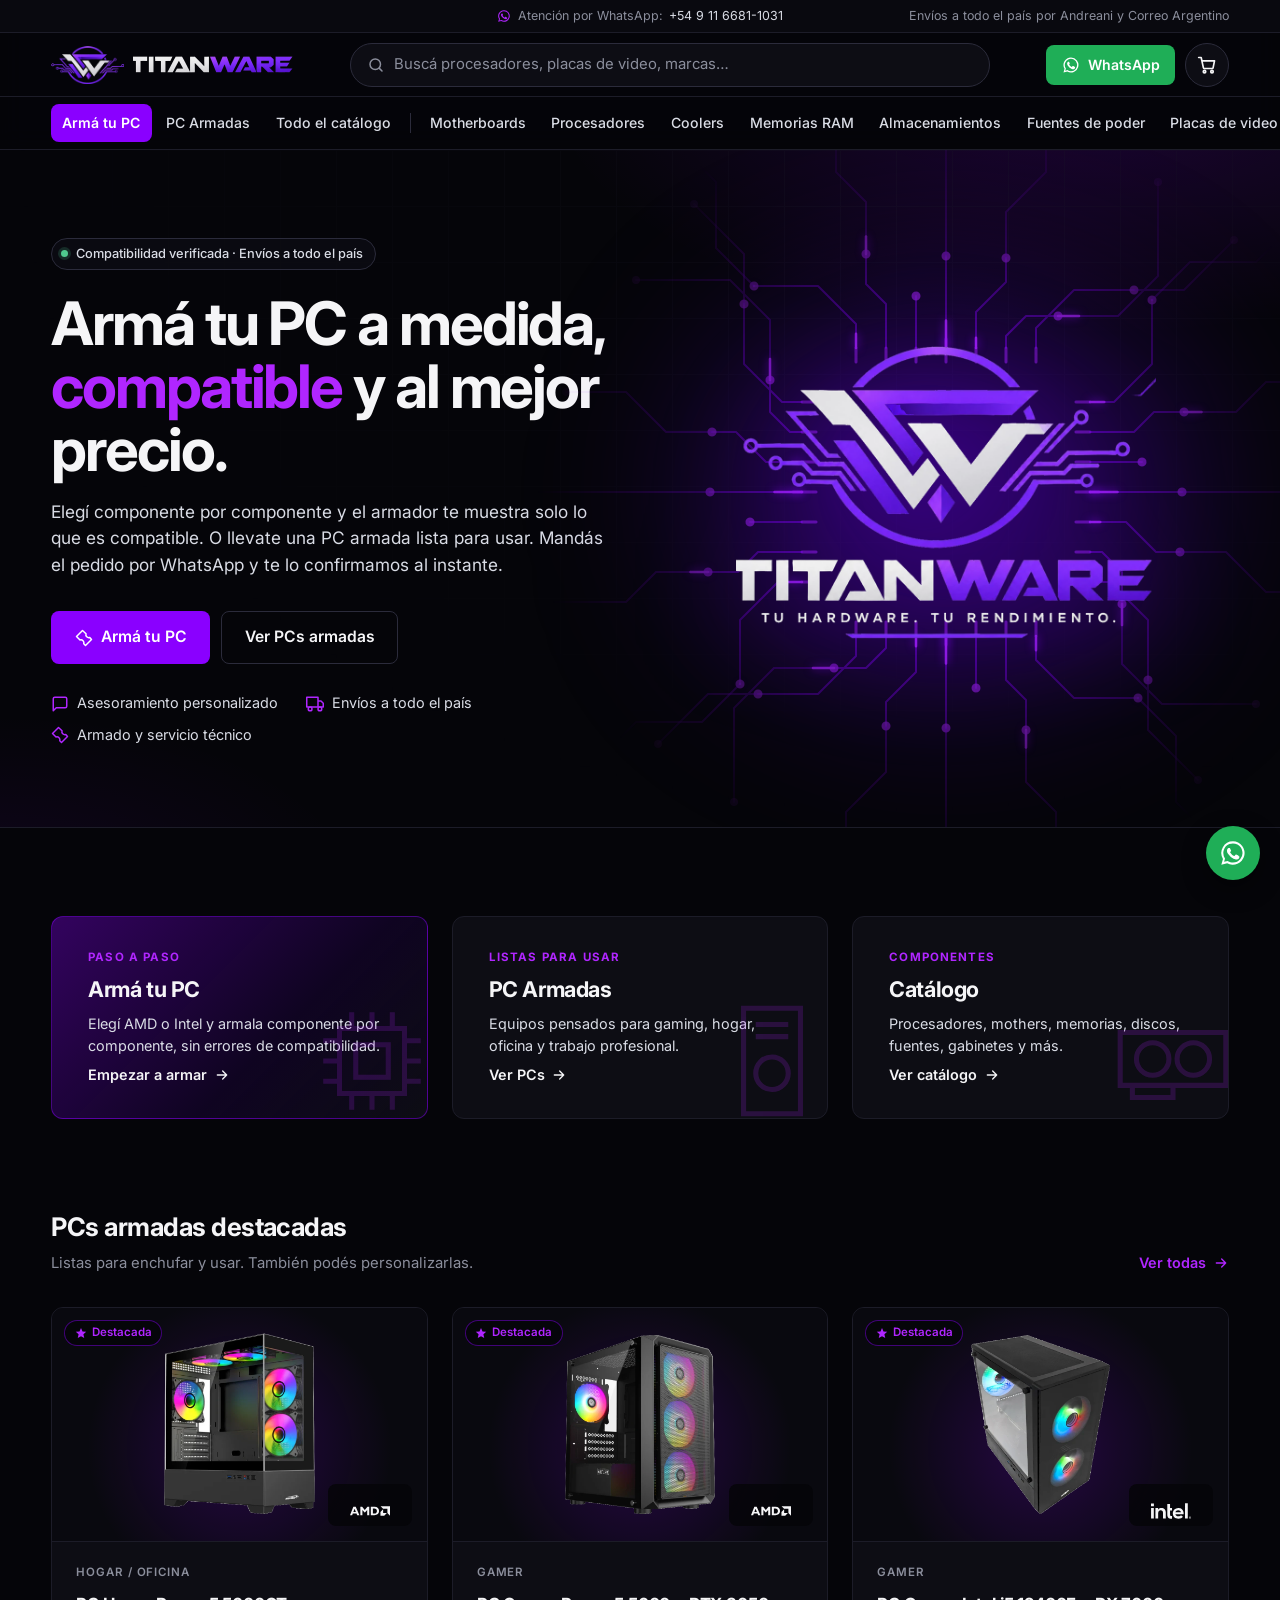
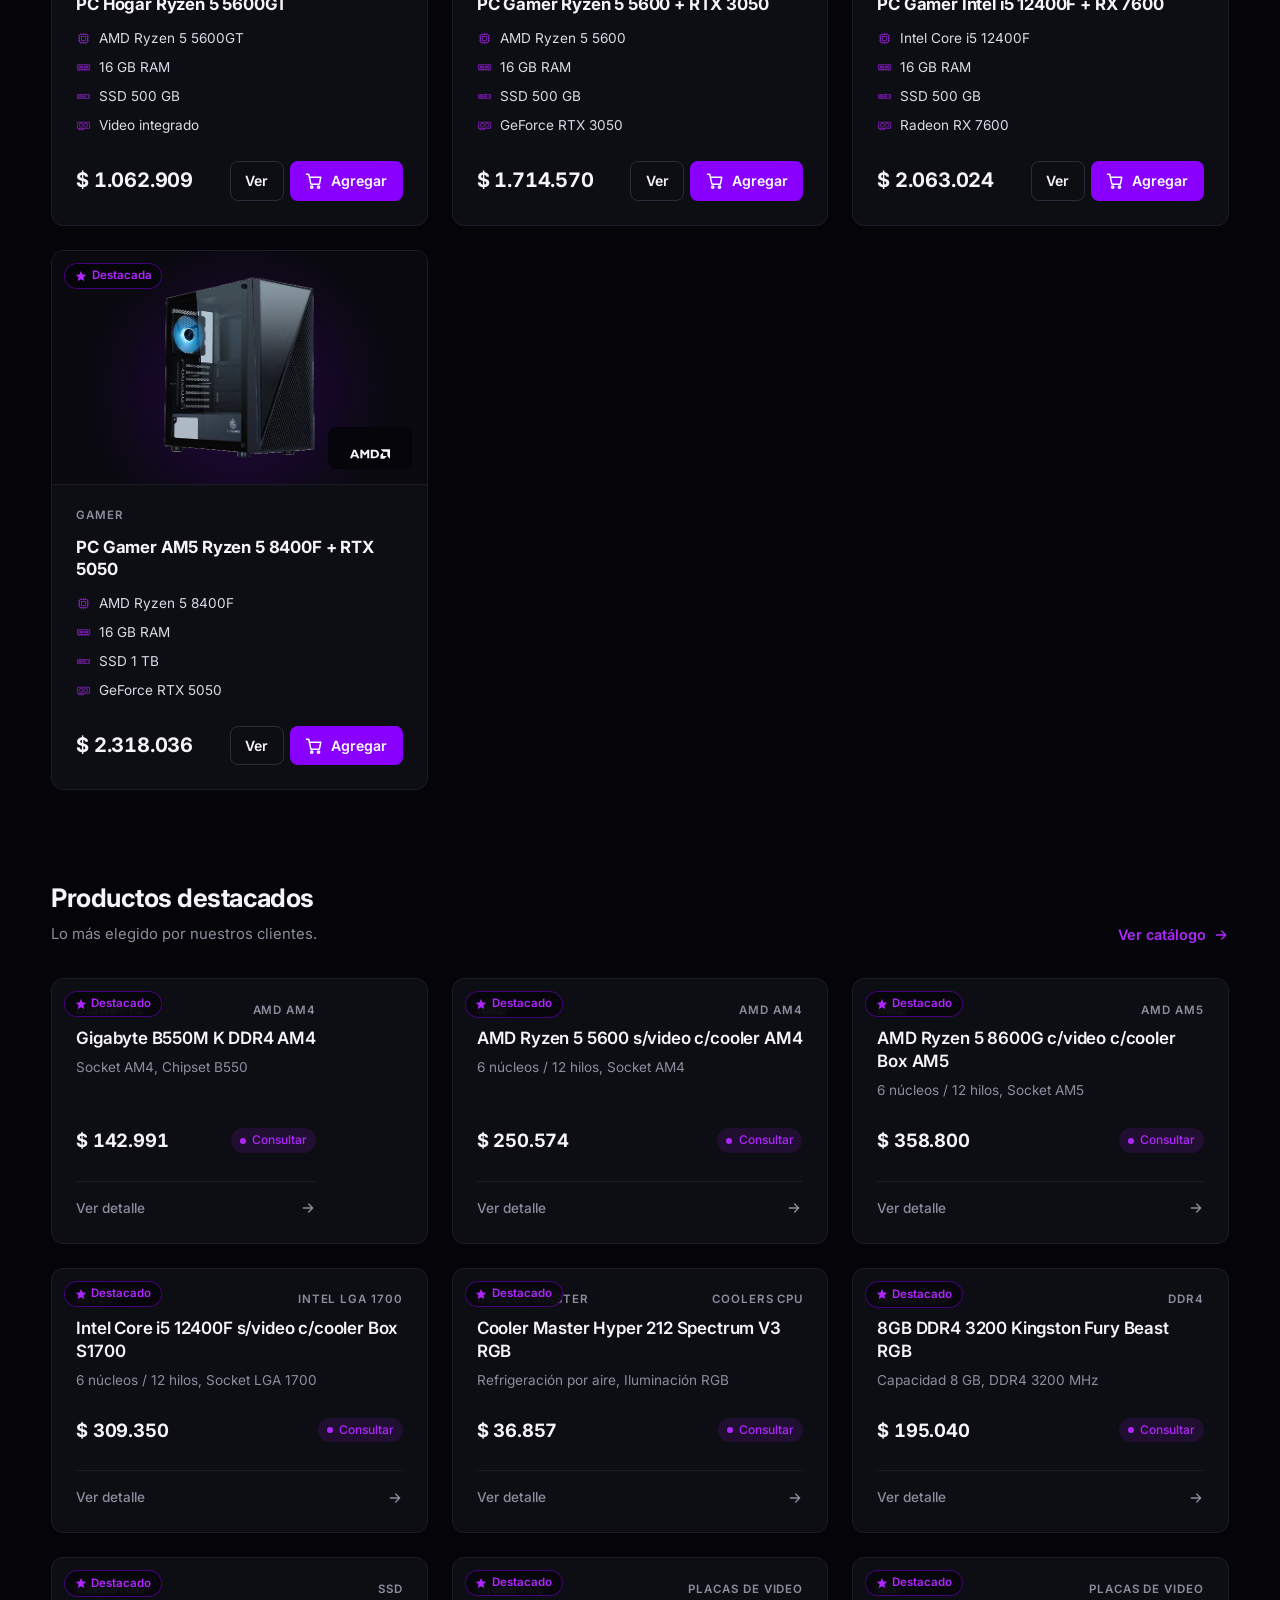
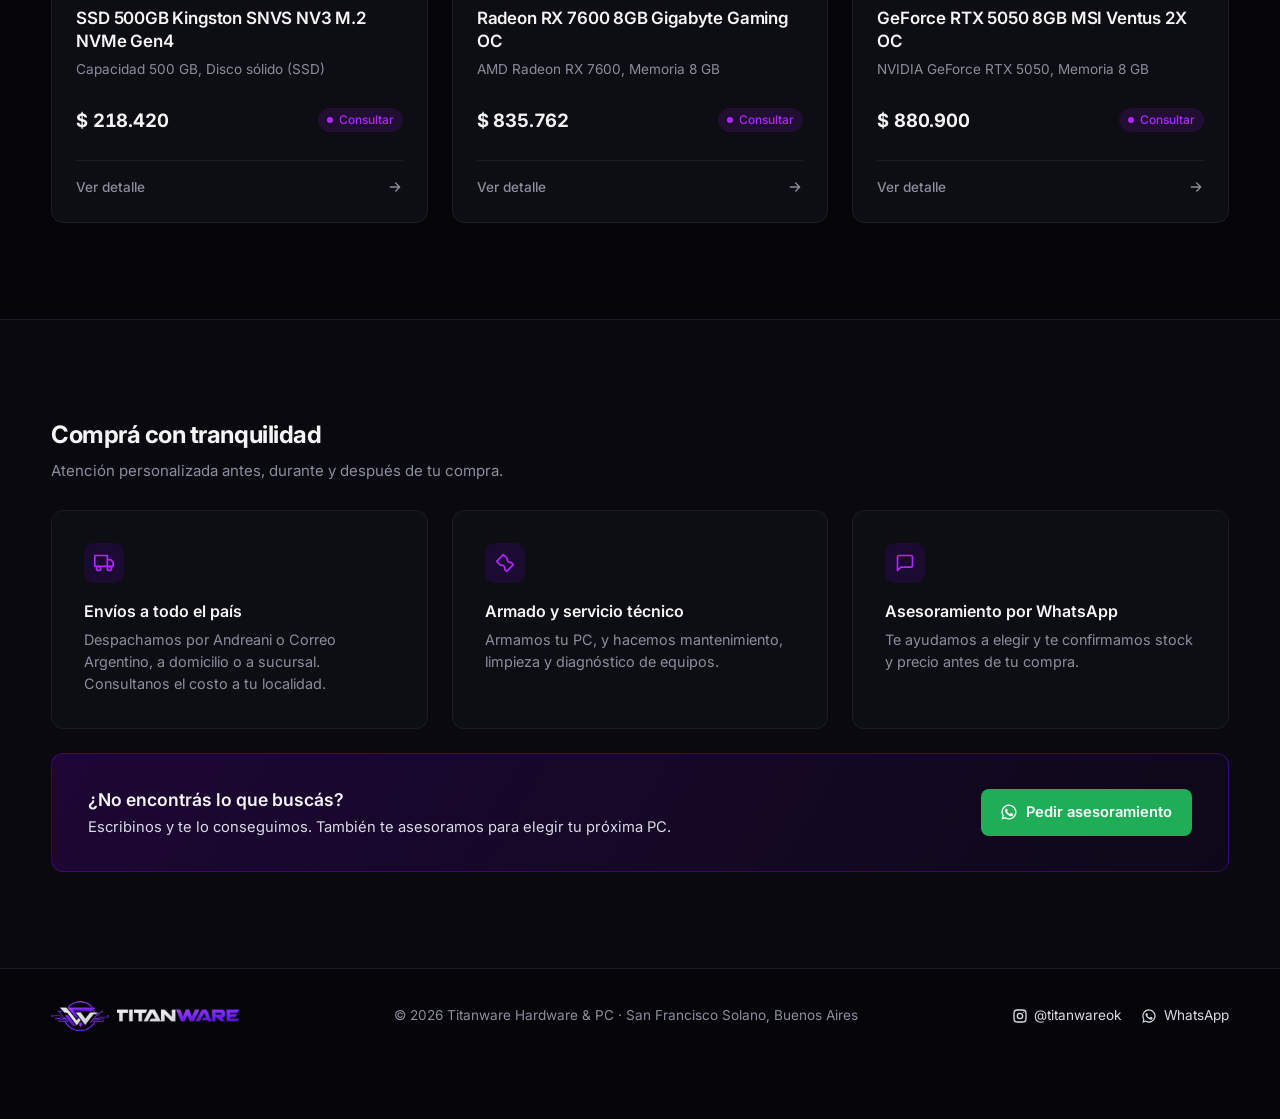
==== commit 40194437: "Inicio: circuito del logo un poco más corto Co-Authored-By: Claude Opus 5.5 <noreply@anthropic.com>" ====
--- a/index.html
+++ b/index.html
@@ -76,7 +76,7 @@
         <div class="hero-visual" aria-hidden="true">
           <svg class="circuit" viewBox="-250 -250 1000 1000">
             <defs>
-              <radialGradient id="fade"><stop offset=".3" stop-color="#fff"/><stop offset=".62" stop-color="#fff" stop-opacity=".55"/><stop offset="1" stop-color="#fff" stop-opacity="0"/></radialGradient>
+              <radialGradient id="fade"><stop offset=".28" stop-color="#fff"/><stop offset=".52" stop-color="#fff" stop-opacity=".5"/><stop offset=".82" stop-color="#fff" stop-opacity="0"/></radialGradient>
               <mask id="fadeMask"><rect x="-250" y="-250" width="1000" height="1000" fill="url(#fade)"/></mask>
               <g id="side">
                 <path class="cz-pin" d="M160 120v-14M190 120v-14M220 120v-14M250 120v-14M280 120v-14M310 120v-14M340 120v-14"/>
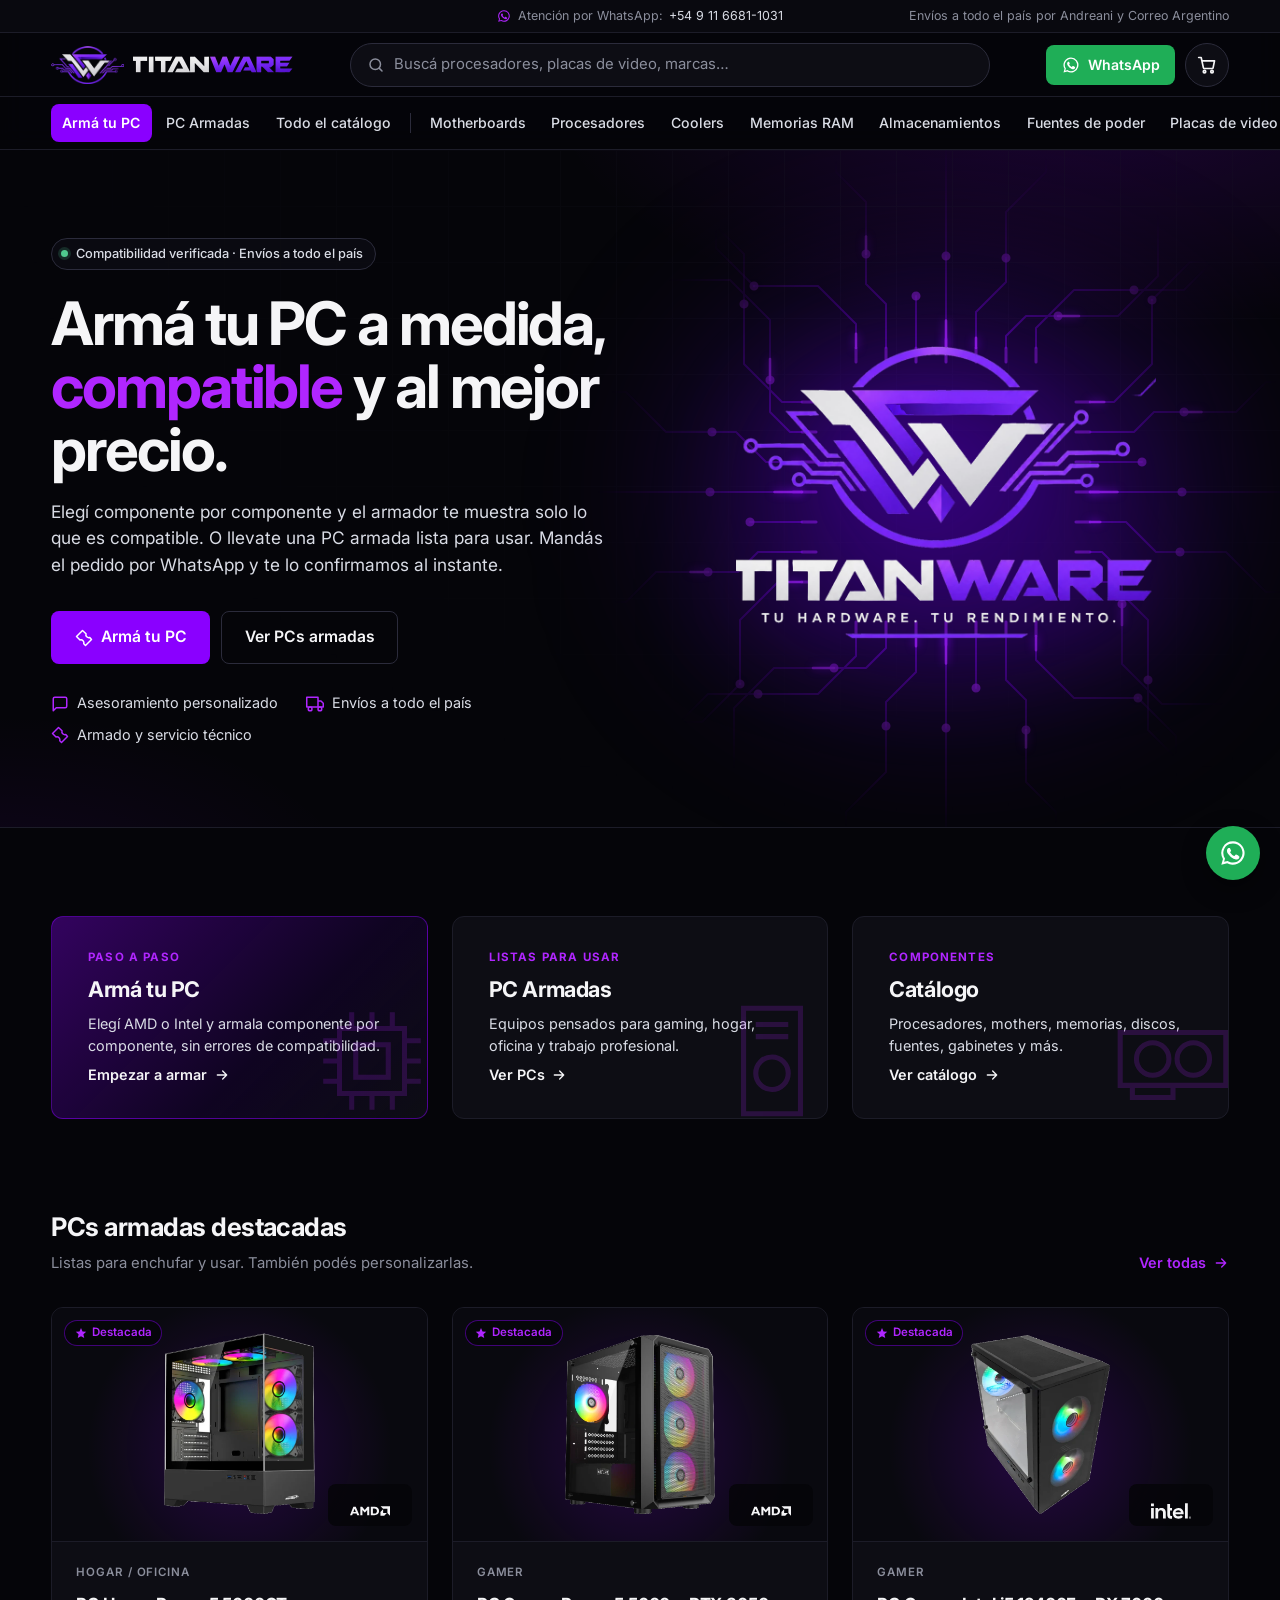
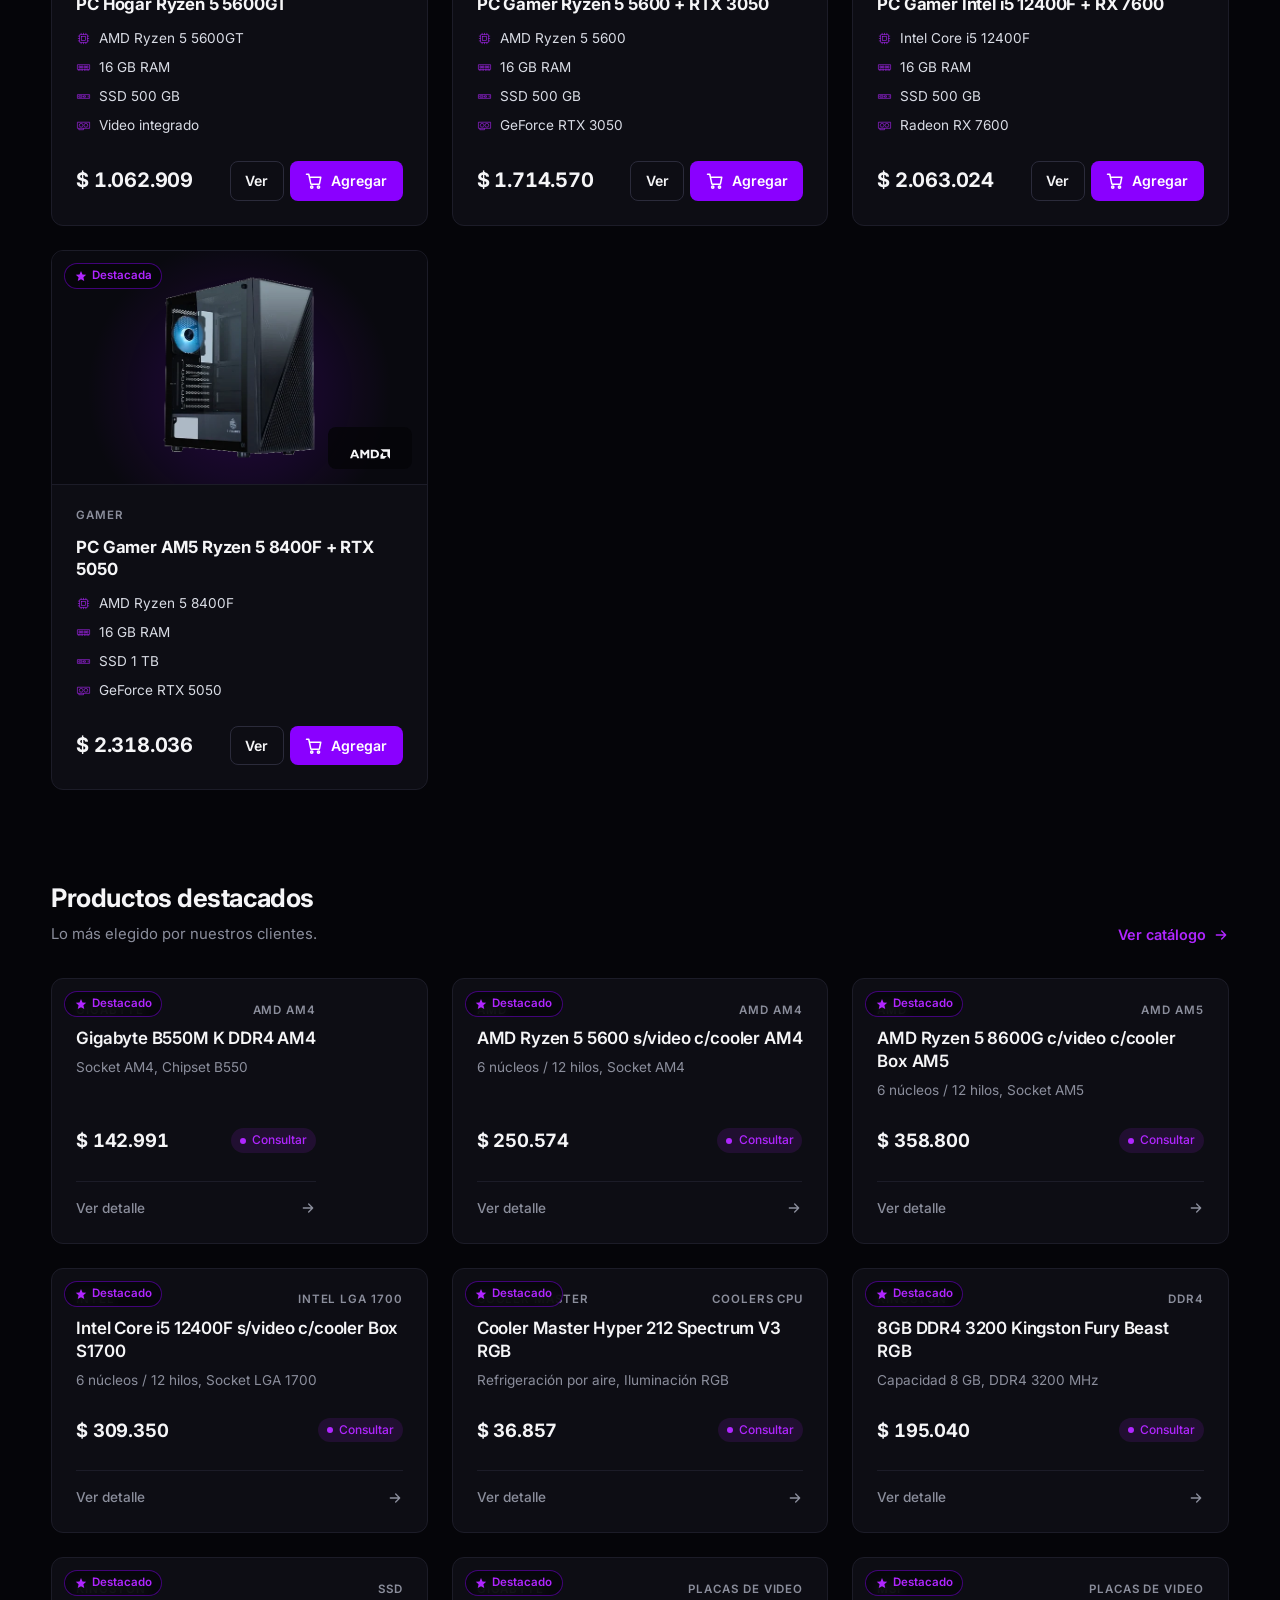
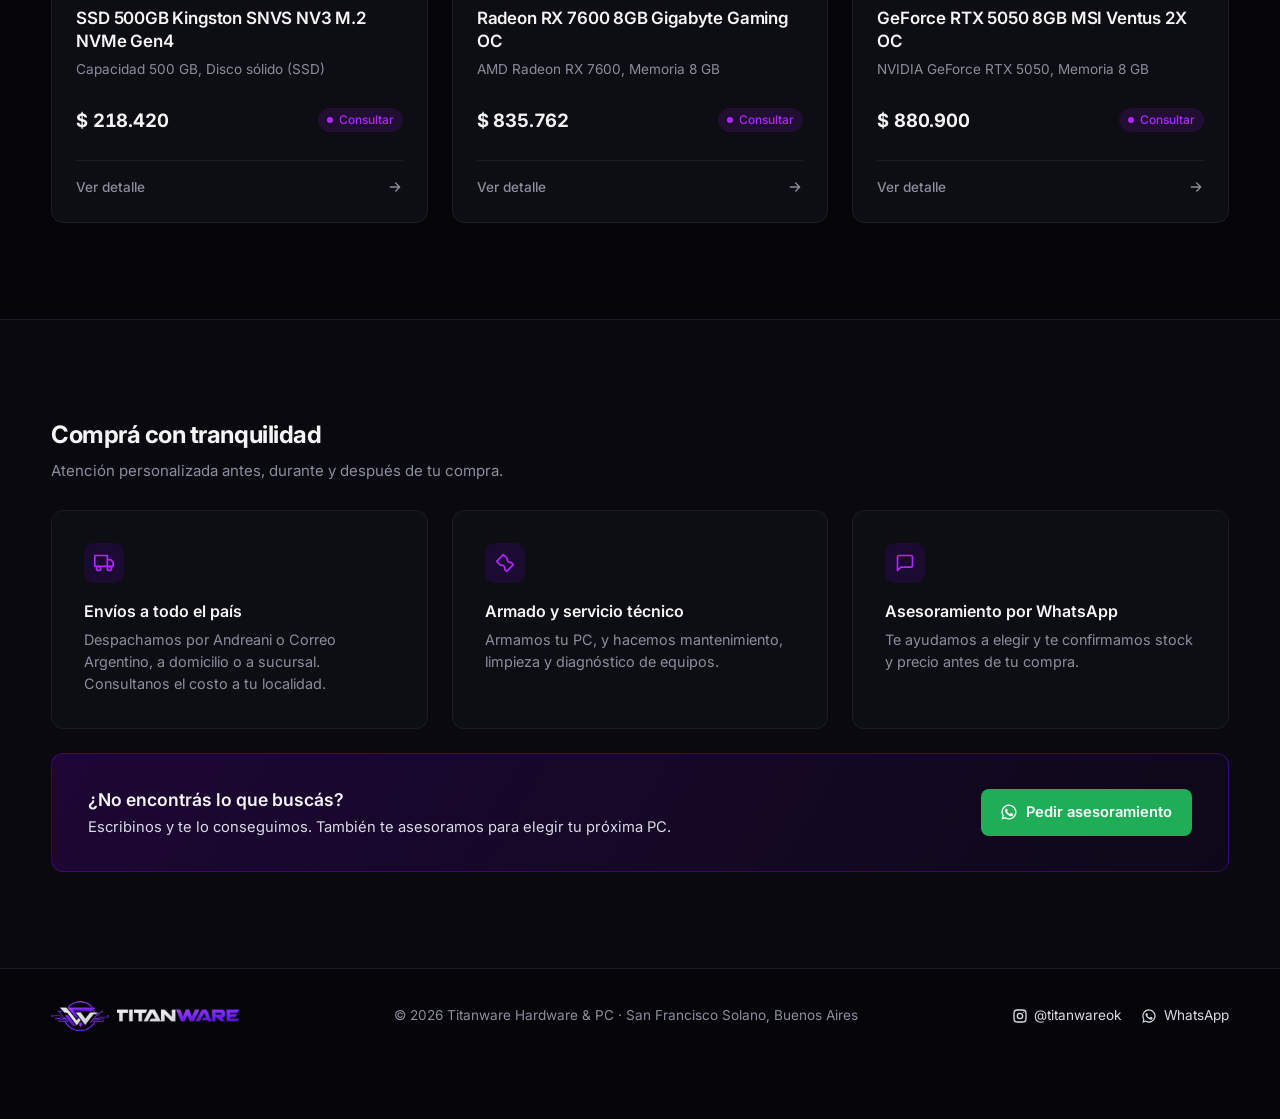
==== commit f54b0e49: "Inicio: circuito del logo más contenido Co-Authored-By: Claude Opus 5.5 <noreply@anthropic.com>" ====
--- a/index.html
+++ b/index.html
@@ -76,7 +76,7 @@
         <div class="hero-visual" aria-hidden="true">
           <svg class="circuit" viewBox="-250 -250 1000 1000">
             <defs>
-              <radialGradient id="fade"><stop offset=".28" stop-color="#fff"/><stop offset=".52" stop-color="#fff" stop-opacity=".5"/><stop offset=".82" stop-color="#fff" stop-opacity="0"/></radialGradient>
+              <radialGradient id="fade"><stop offset=".26" stop-color="#fff"/><stop offset=".45" stop-color="#fff" stop-opacity=".45"/><stop offset=".7" stop-color="#fff" stop-opacity="0"/></radialGradient>
               <mask id="fadeMask"><rect x="-250" y="-250" width="1000" height="1000" fill="url(#fade)"/></mask>
               <g id="side">
                 <path class="cz-pin" d="M160 120v-14M190 120v-14M220 120v-14M250 120v-14M280 120v-14M310 120v-14M340 120v-14"/>
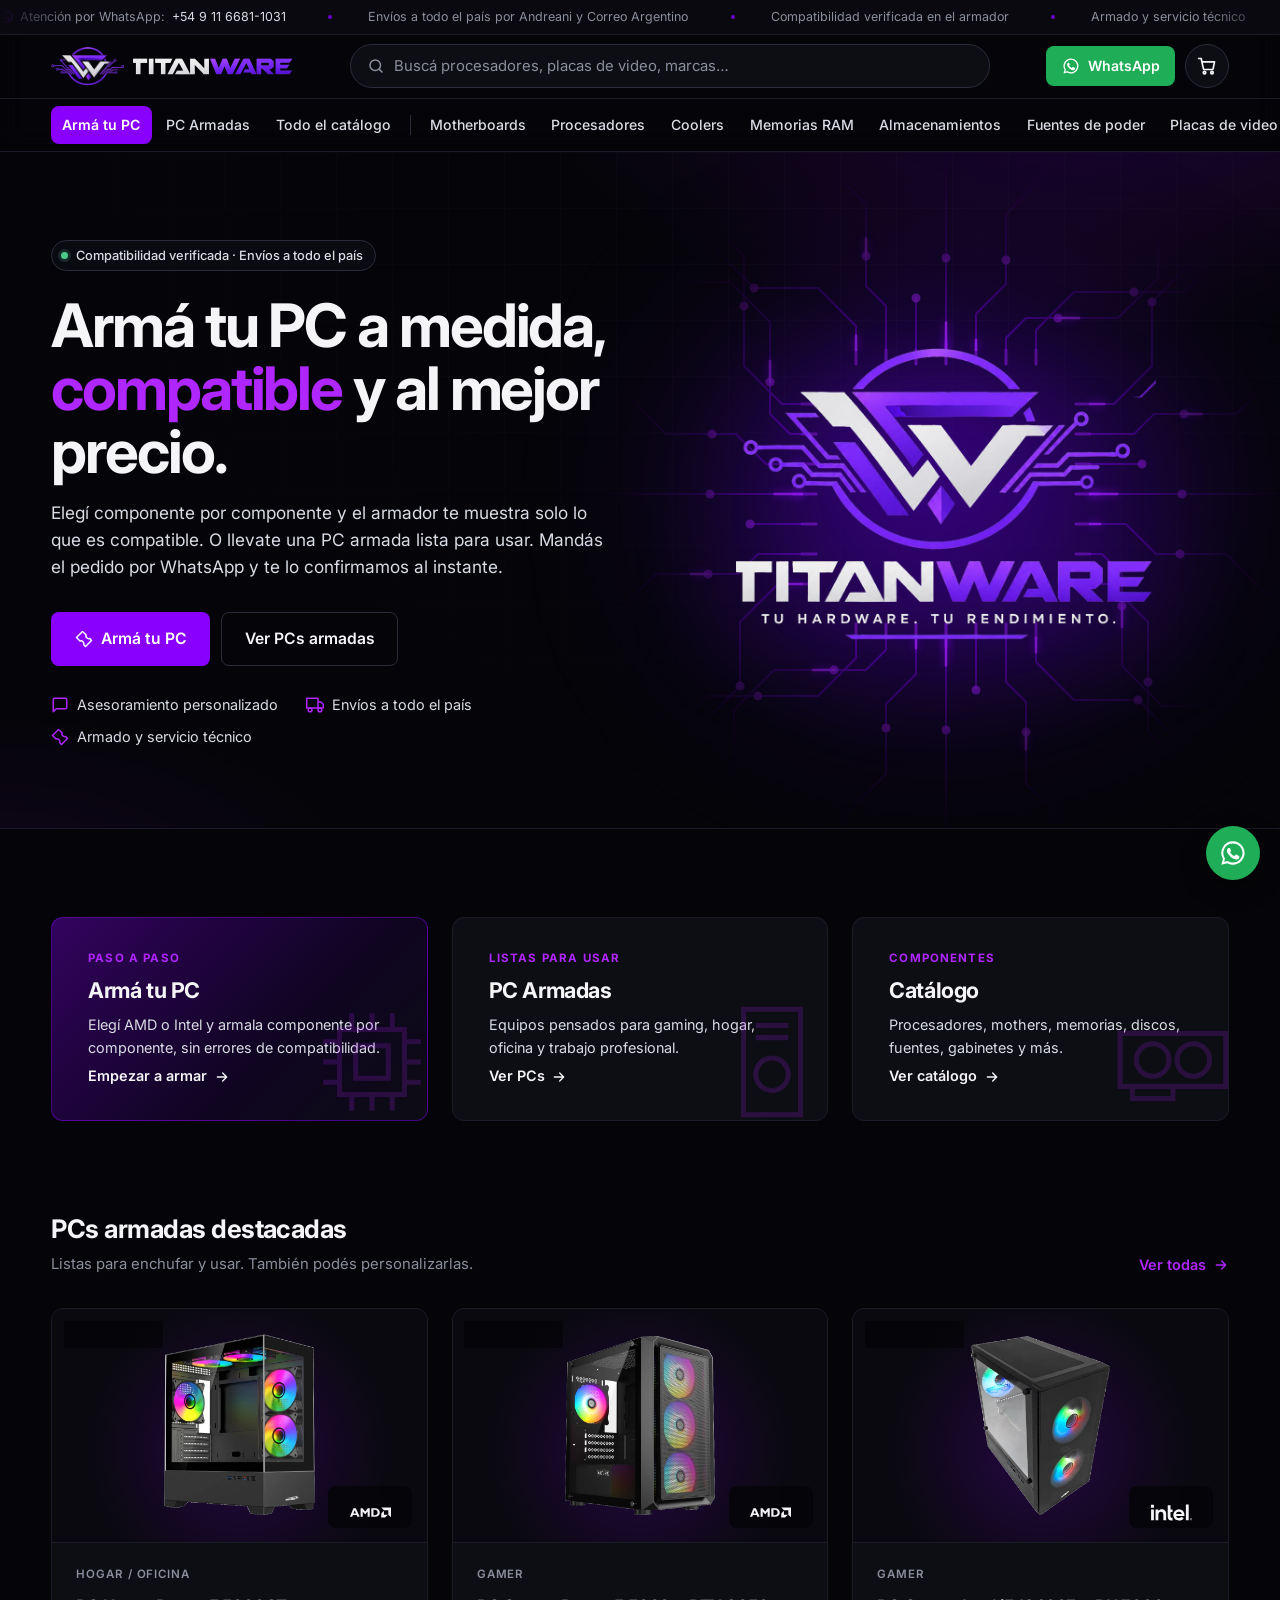
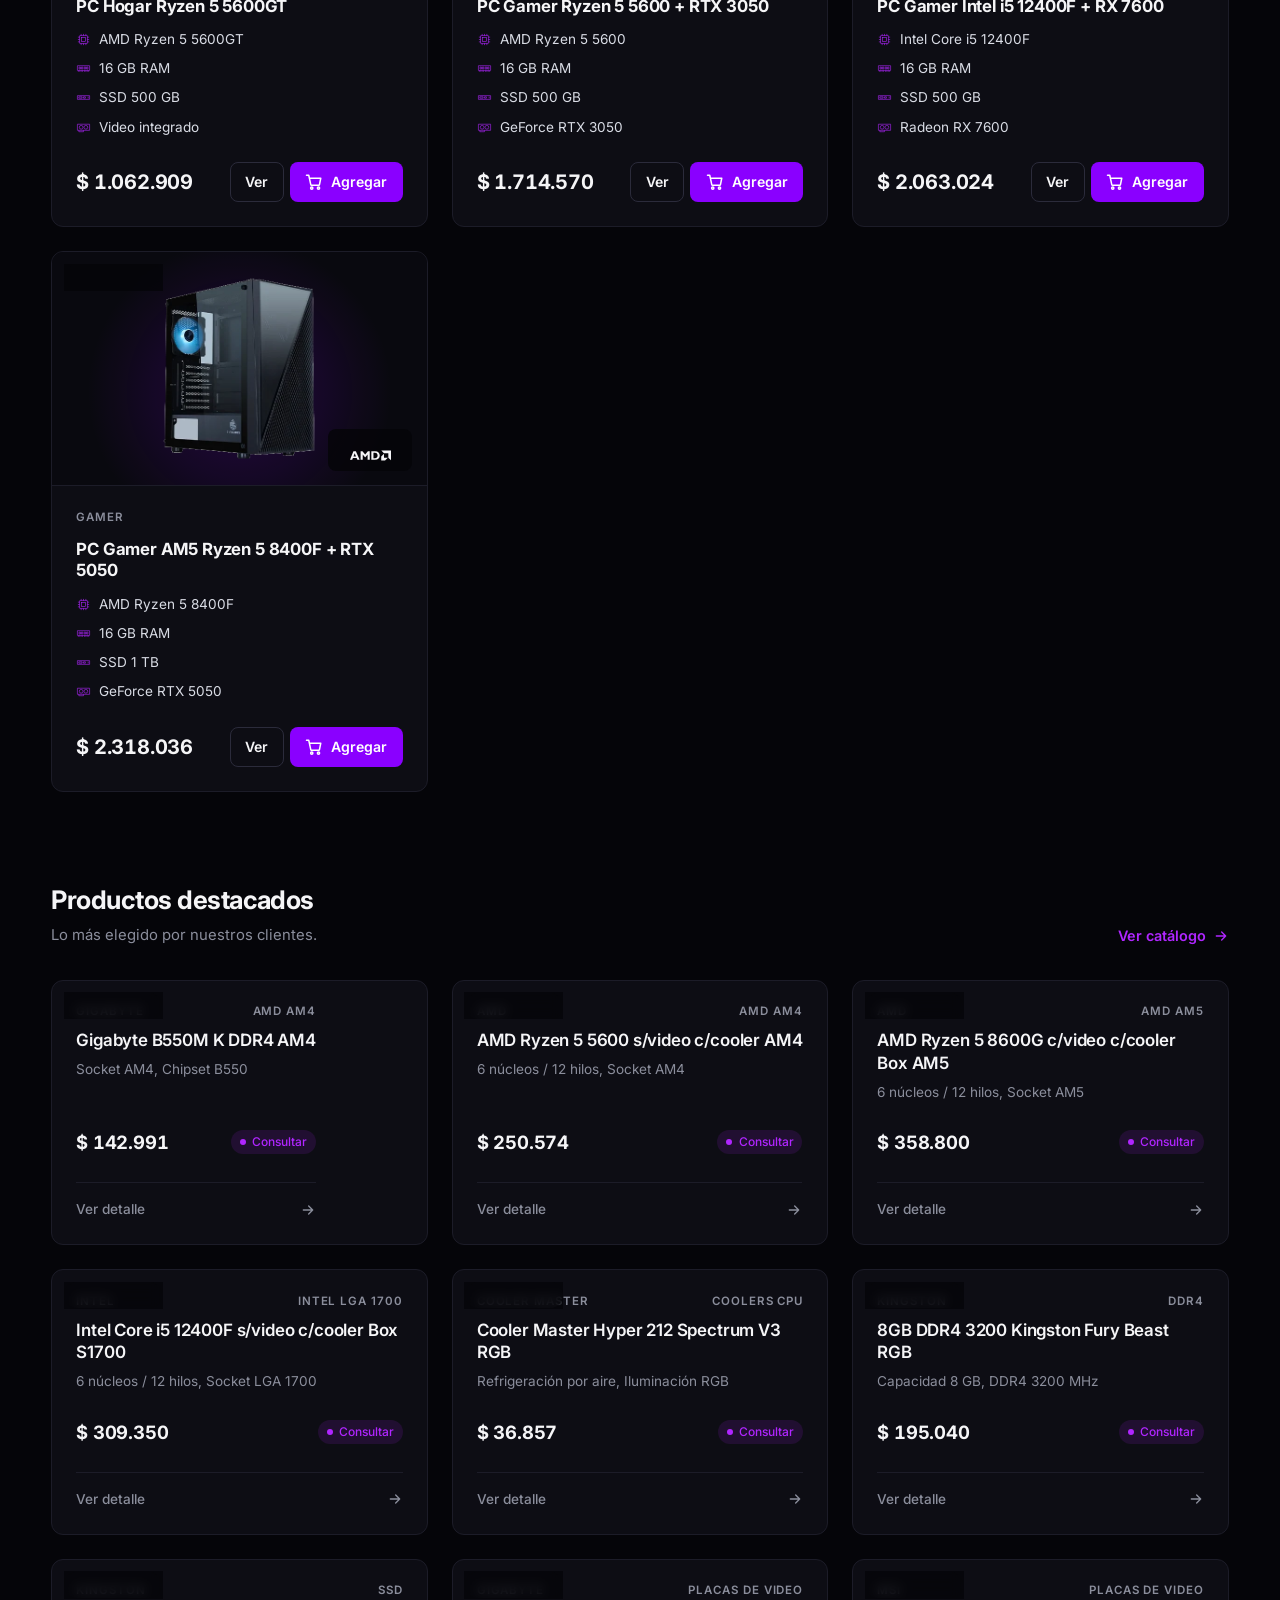
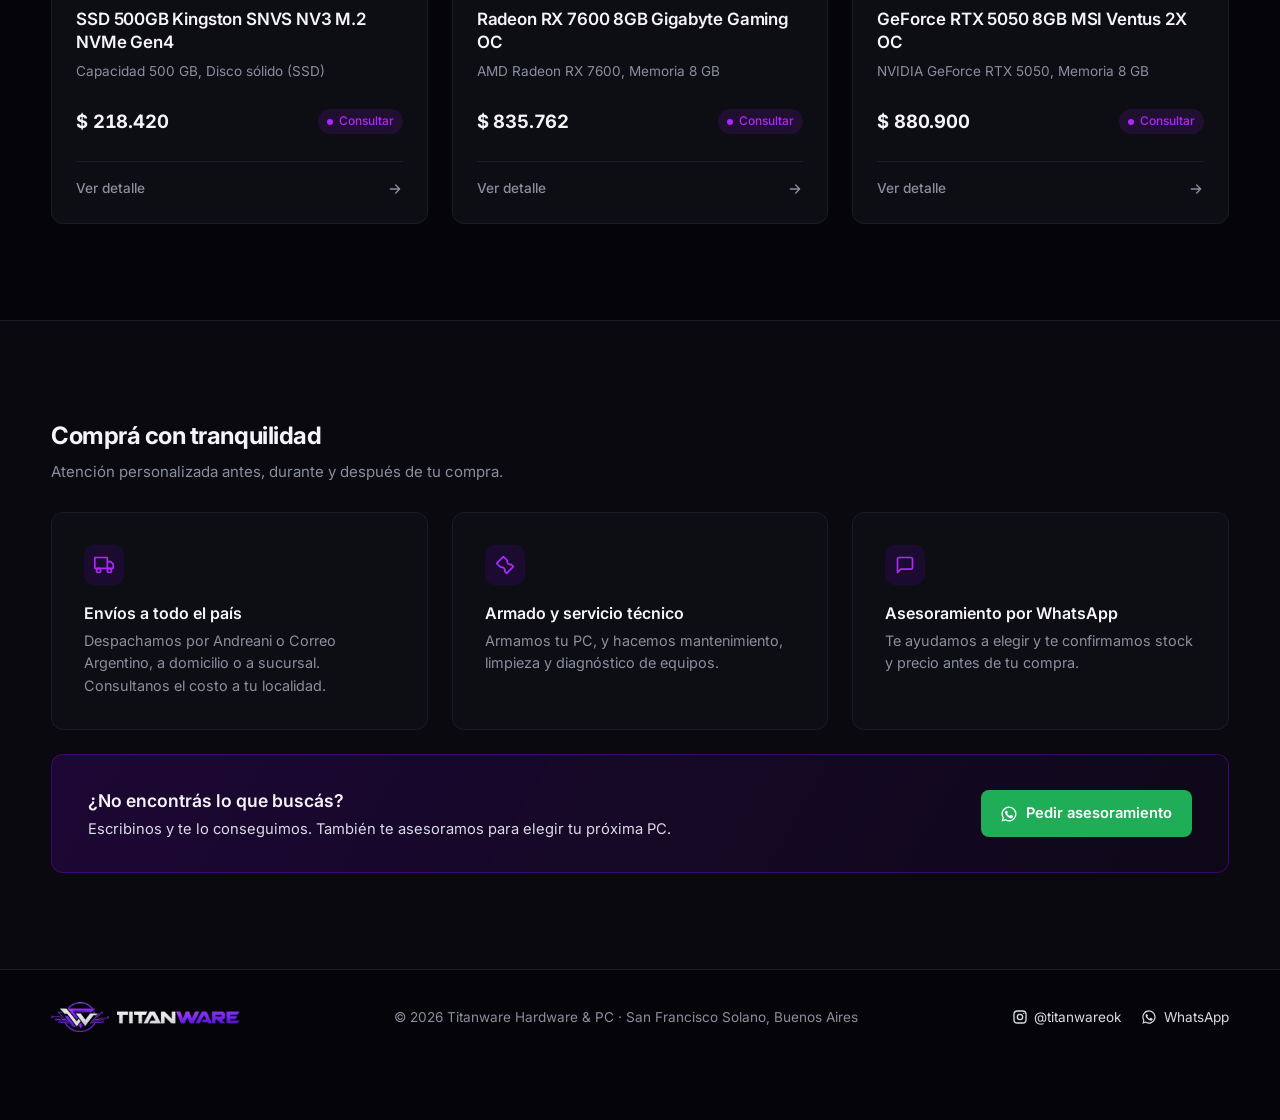
==== commit 9fb97c63: "Barra superior como cinta que va pasando Muestra WhatsApp, envíos, compatibilidad, armado y asesoram" ====
--- a/index.html
+++ b/index.html
@@ -20,9 +20,16 @@
 
 <div class="site-head">
   <div class="topbar">
-    <div class="wrap">
-      <span><svg viewBox="0 0 24 24" aria-hidden="true"><use href="#i-wa"/></svg> Atención por WhatsApp: <a id="topPhone" href="#" target="_blank" rel="noopener"></a></span>
-      <span>Envíos a todo el país por Andreani y Correo Argentino</span>
+    <div class="ticker" aria-label="Información de la tienda">
+      <div class="ticker-track">
+        <ul class="ticker-list">
+          <li><svg viewBox="0 0 24 24" aria-hidden="true"><use href="#i-wa"/></svg> Atención por WhatsApp: <a class="top-phone" href="#" target="_blank" rel="noopener"></a></li>
+          <li>Envíos a todo el país por Andreani y Correo Argentino</li>
+          <li>Compatibilidad verificada en el armador</li>
+          <li>Armado y servicio técnico</li>
+          <li>Asesoramiento personalizado</li>
+        </ul>
+      </div>
     </div>
   </div>
   <header class="top">
--- a/assets/css/site.css
+++ b/assets/css/site.css
@@ -45,13 +45,23 @@
 
 /* Header */
 .topbar { background: var(--bg-2); border-bottom: 1px solid var(--line); font-size: .78rem; color: var(--muted); }
-.topbar .wrap { display: grid; grid-template-columns: minmax(0, 1fr) auto minmax(0, 1fr); align-items: center; gap: .3rem 1.5rem; padding-block: .4rem; }
-.topbar .wrap > span:first-child { grid-column: 2; }
-.topbar .wrap > span:last-child { grid-column: 3; justify-self: end; display: block; min-width: 0; max-width: 100%; white-space: nowrap; overflow: hidden; text-overflow: ellipsis; }
-@media (max-width: 900px) { .topbar .wrap > span:last-child { display: none; } }
-.topbar span { display: inline-flex; align-items: center; gap: .4rem; }
+/* Cinta que va pasando: cada copia de la lista se corre su propio ancho y vuelve a empezar */
+.ticker { overflow: hidden; -webkit-mask: linear-gradient(90deg, transparent, #000 6%, #000 94%, transparent); mask: linear-gradient(90deg, transparent, #000 6%, #000 94%, transparent); }
+.ticker-track { display: flex; width: max-content; }
+.ticker-list { display: flex; flex: none; margin: 0; padding: 0; list-style: none; animation: ticker var(--ticker-time, 30s) linear infinite; }
+.ticker-list li { display: inline-flex; align-items: center; gap: .4rem; padding: .45rem 0; white-space: nowrap; }
+.ticker-list li::after { content: ""; width: 4px; height: 4px; border-radius: 50%; background: var(--violet); margin: 0 2.25rem; opacity: .8; }
+.ticker:hover .ticker-list { animation-play-state: paused; }
+@keyframes ticker { to { transform: translateX(-100%); } }
+@media (prefers-reduced-motion: reduce) {
+  .ticker { -webkit-mask: none; mask: none; }
+  .ticker-track { width: auto; justify-content: center; }
+  .ticker-list { animation: none; flex-wrap: wrap; justify-content: center; }
+  .ticker-list[aria-hidden] { display: none; }
+}
 .topbar svg { width: 14px; height: 14px; color: var(--violet-soft); }
 .topbar a { color: var(--text-2); text-decoration: none; }
+.topbar a:hover { color: var(--text); }
 .site-head {
   position: sticky; top: 0; z-index: 20;
   background: rgba(5, 5, 9, .9);
@@ -579,7 +589,6 @@
   .tile { min-height: 150px; }
 }
 @media (max-width: 640px) {
-  .topbar .wrap span:not(:first-child) { display: none; }
   .top { height: auto; }
   .top .wrap { flex-wrap: wrap; gap: .6rem .8rem; padding-block: .6rem; }
   .hsearch { order: 3; flex-basis: 100%; max-width: none; }
